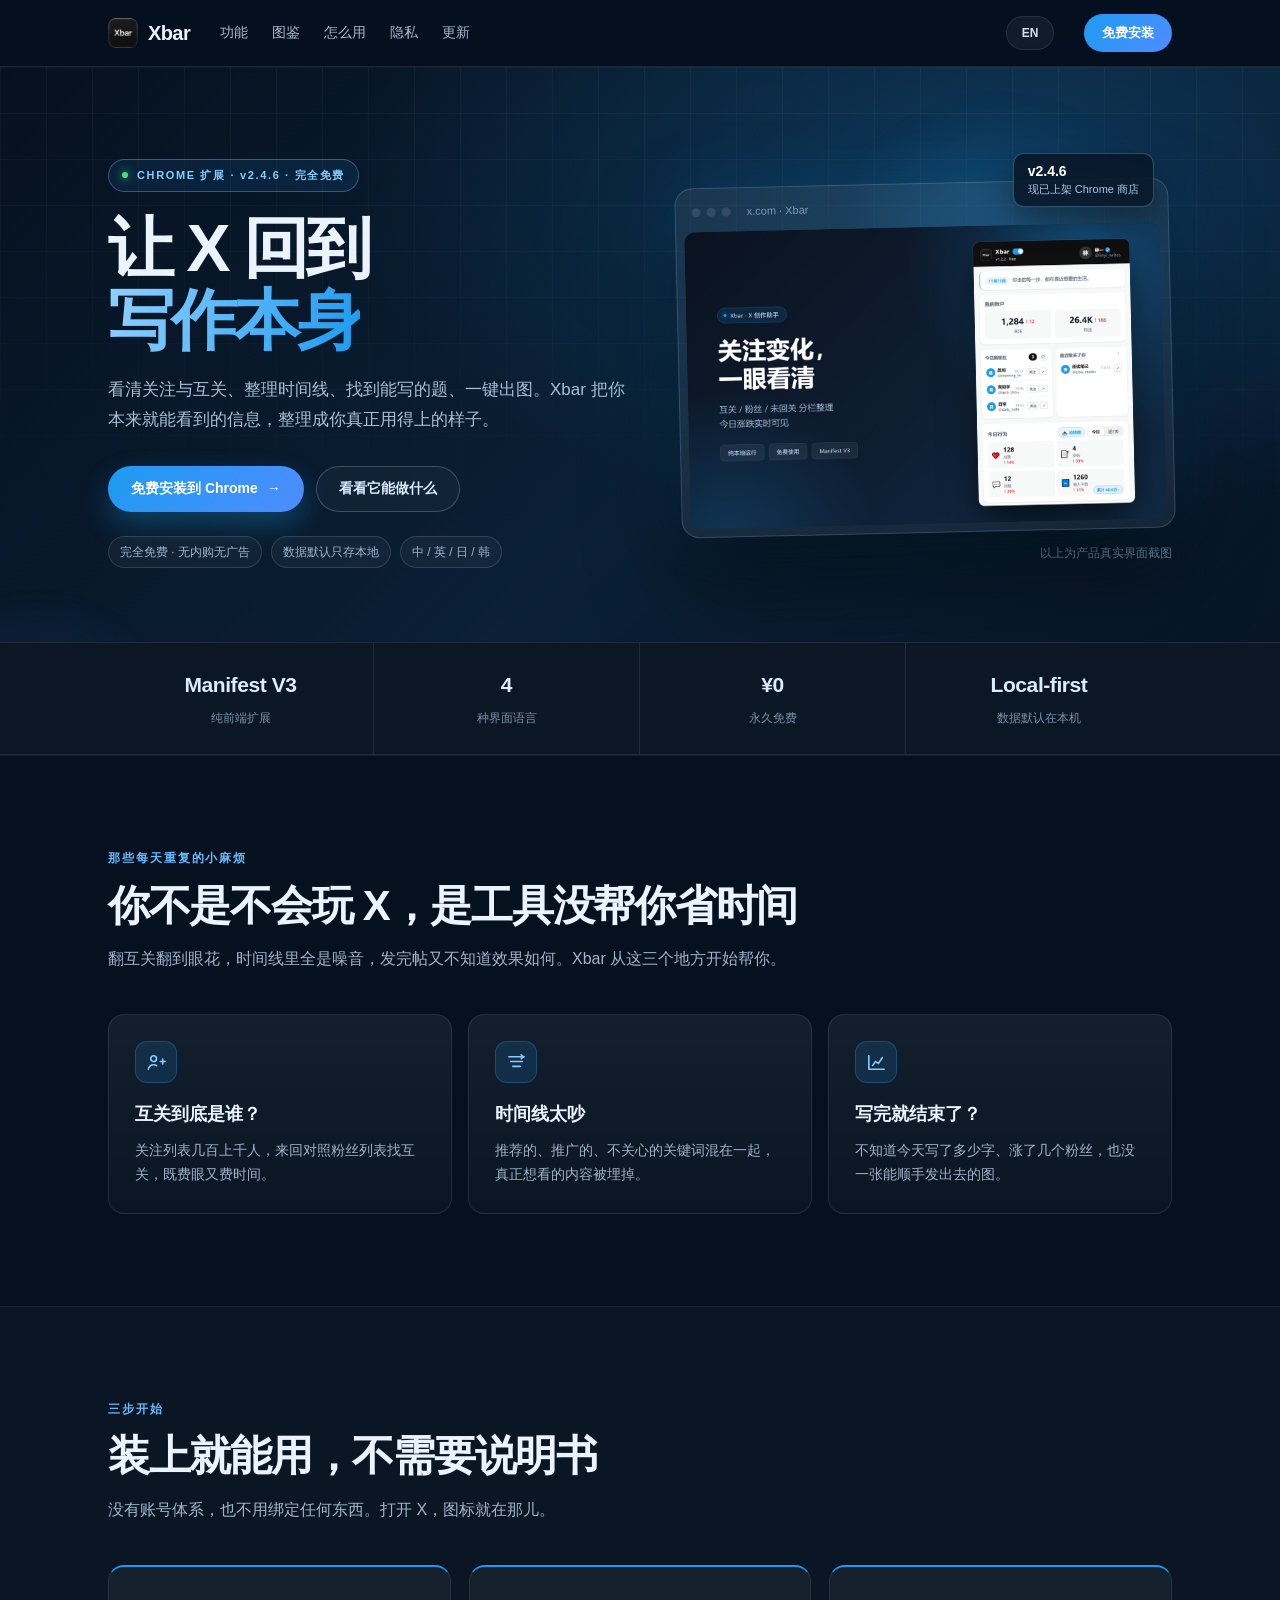
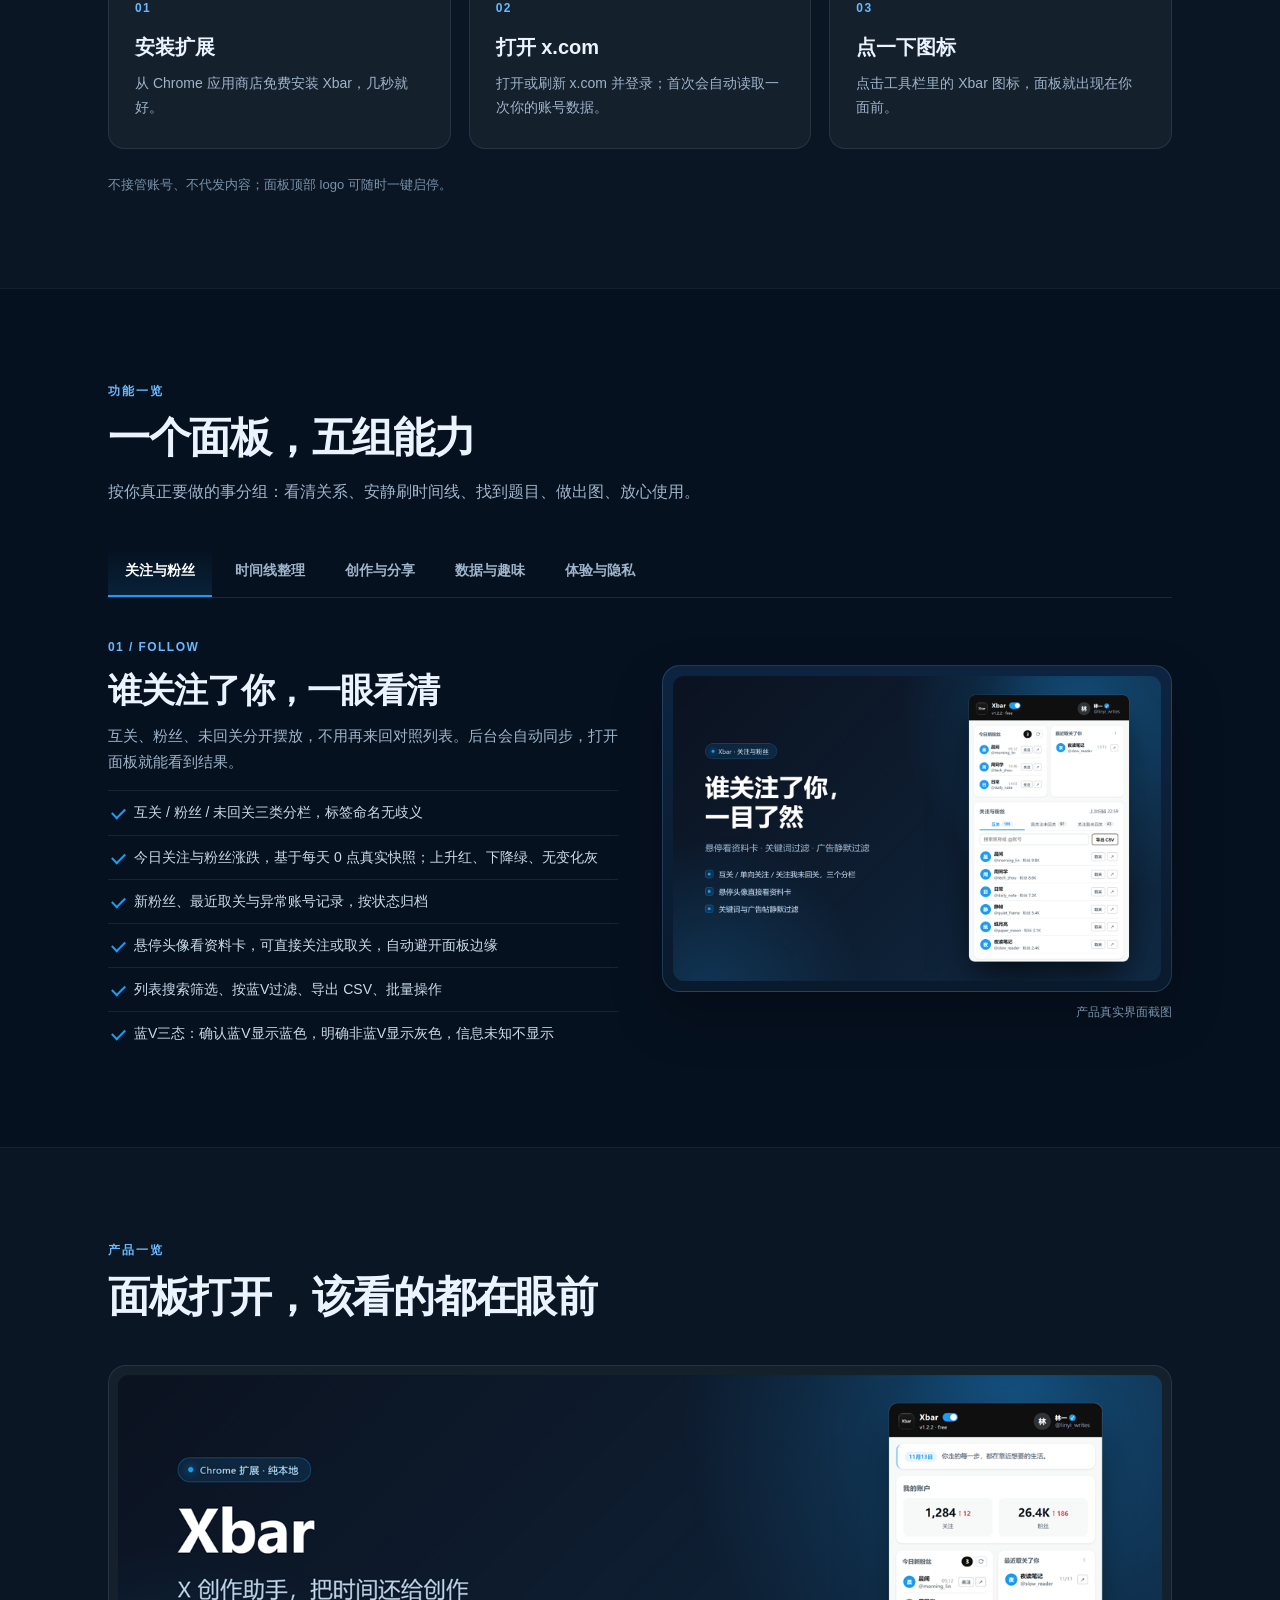
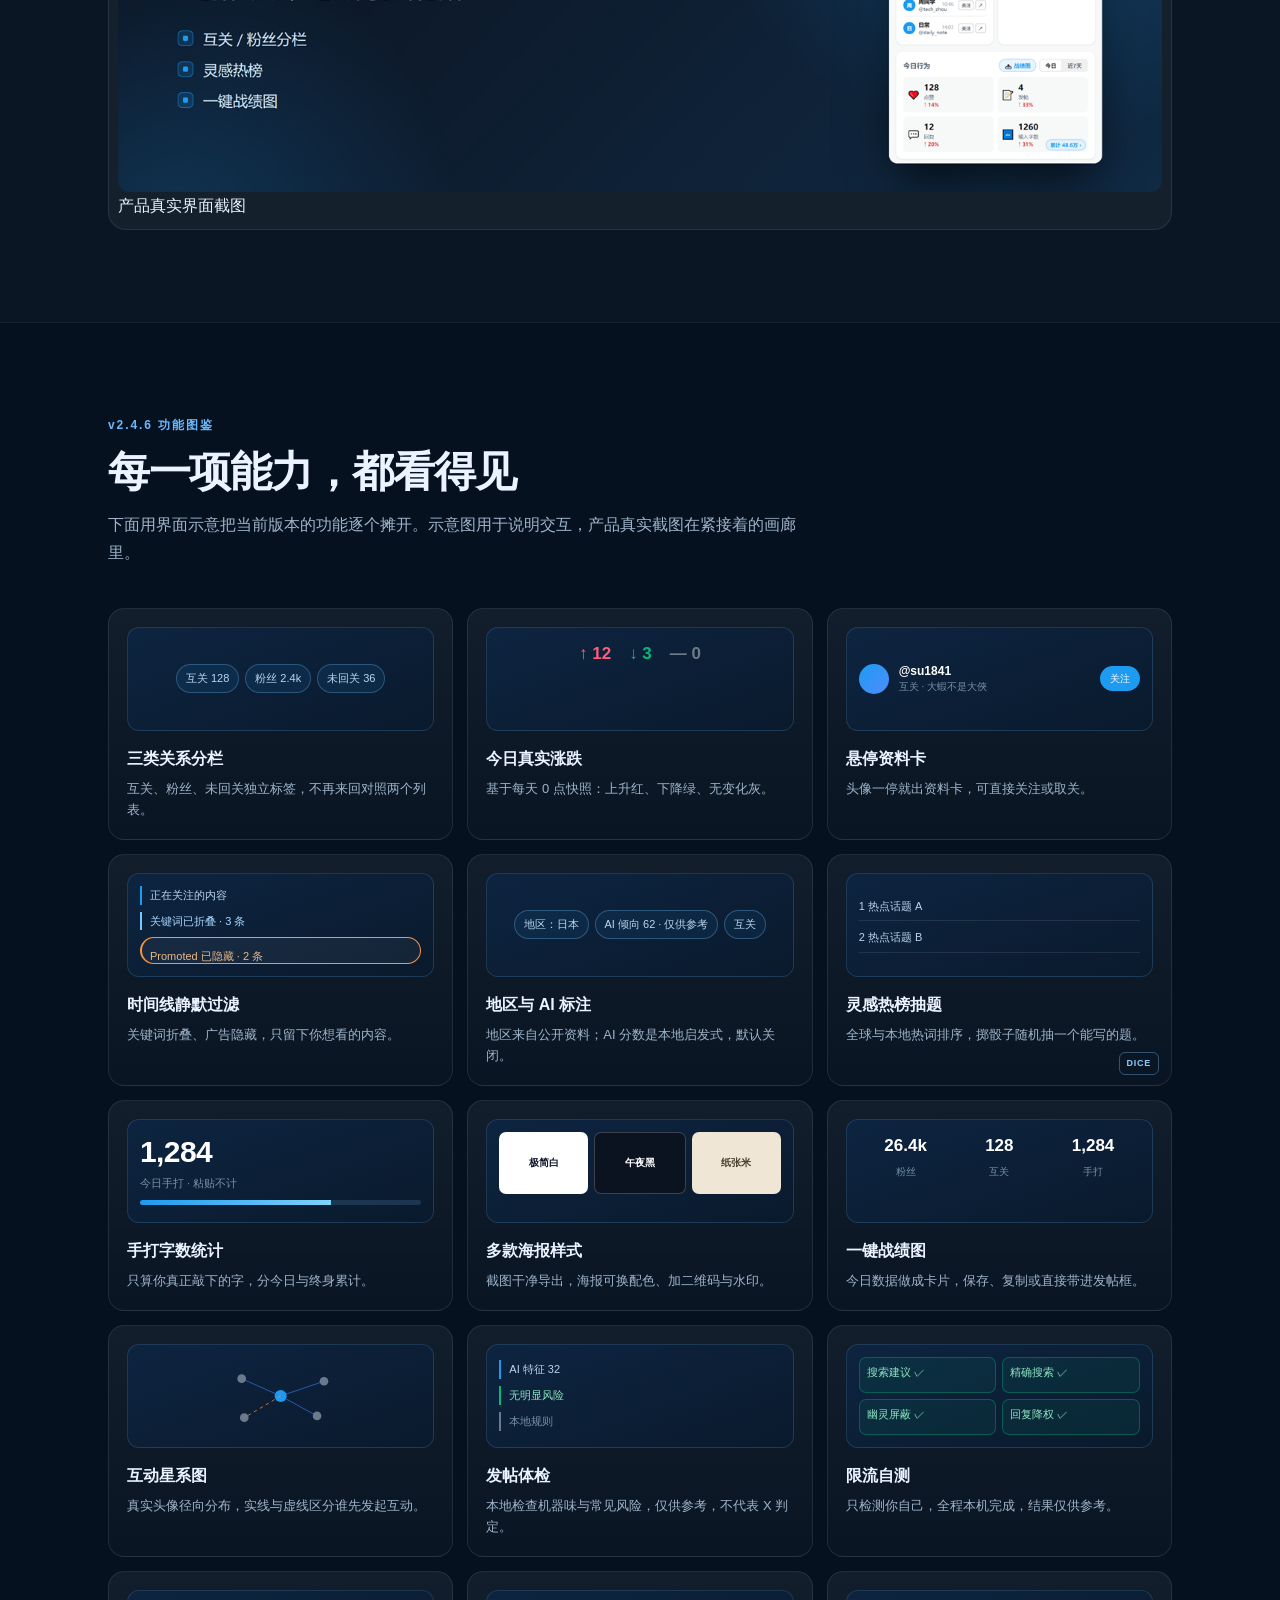
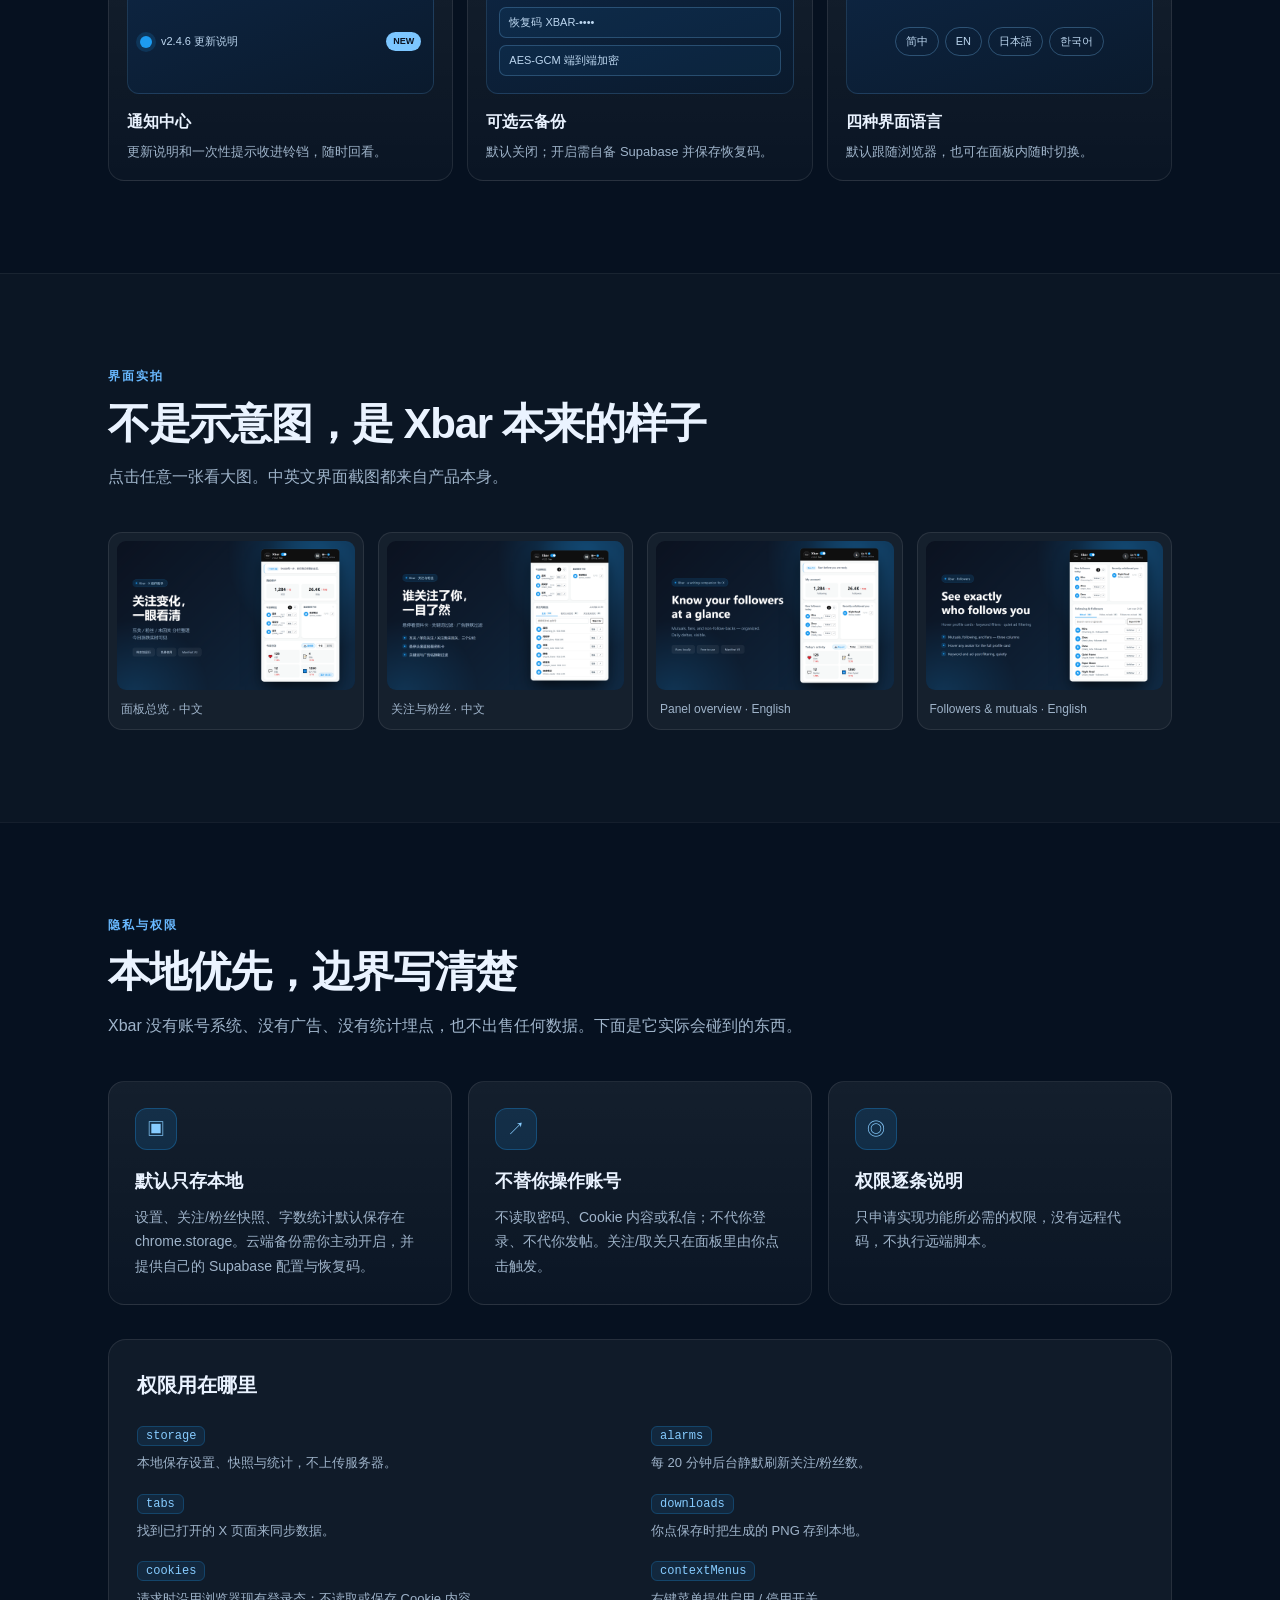
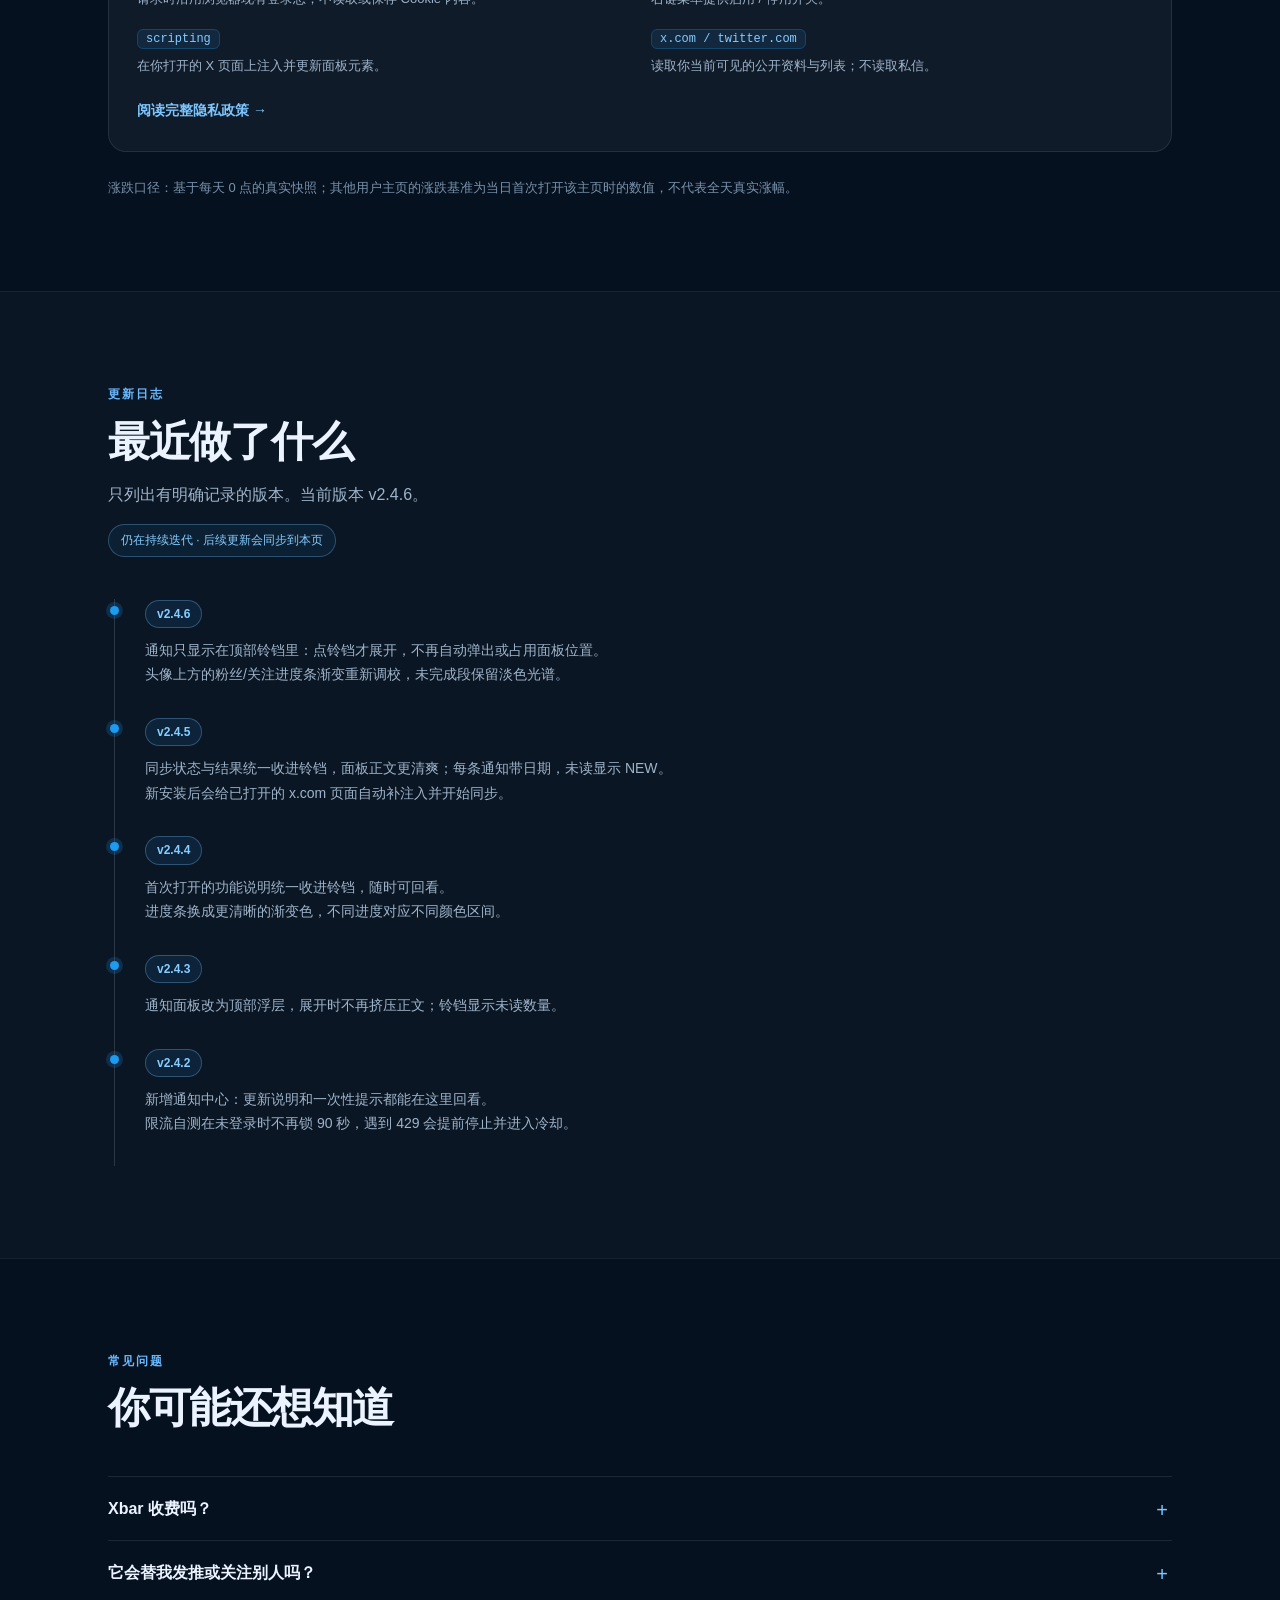
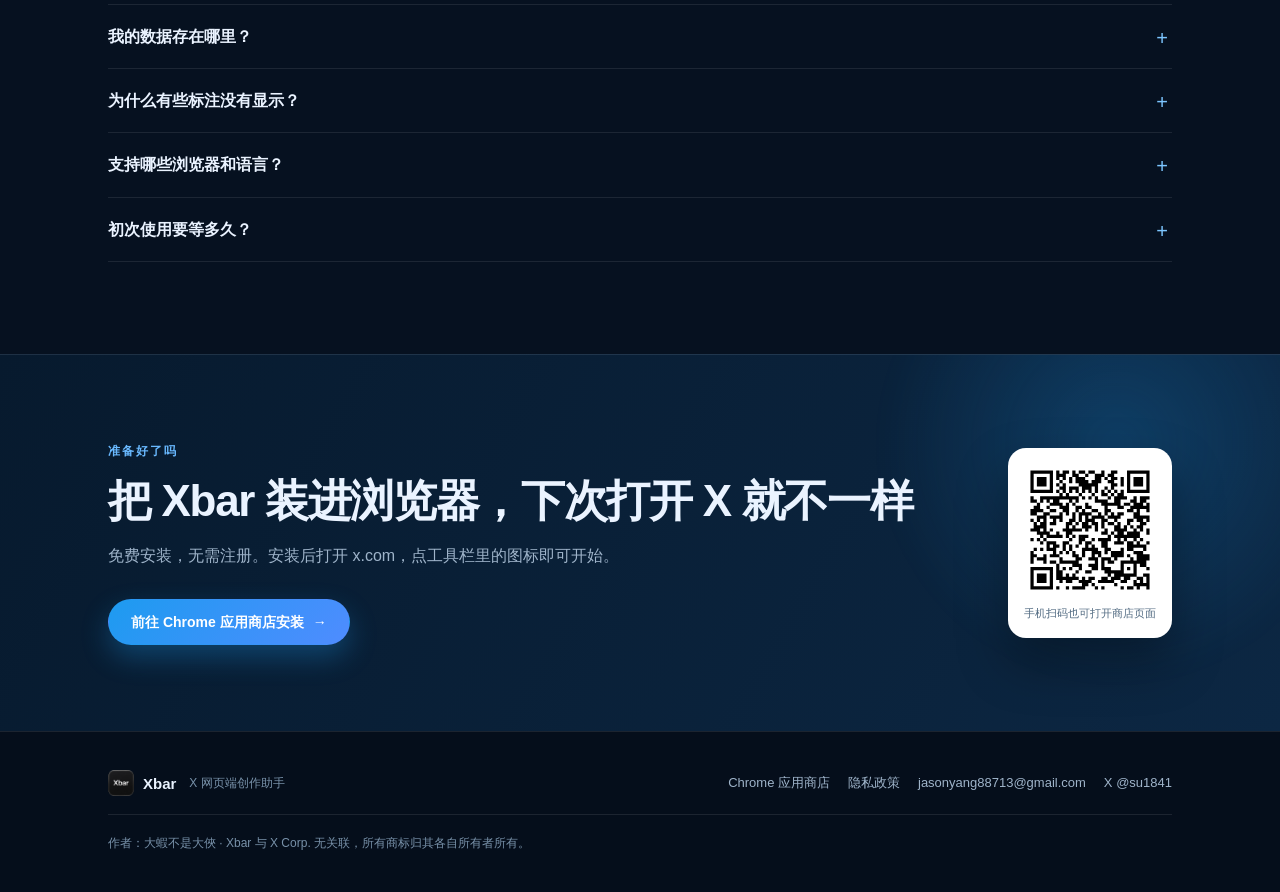
==== index.html @ 71de0b3f "Add files via upload" ====
<!doctype html>
<html lang="zh-CN">
<head>
<meta charset="utf-8">
<meta name="viewport" content="width=device-width,initial-scale=1">
<title>Xbar — X 创作助手 · 免费 Chrome 扩展</title>
<meta name="description" content="Xbar 是 X（Twitter）网页端创作助手：看清互关与粉丝、整理时间线、找灵感、一键出图。完全免费，数据默认只存本地。">
<meta name="robots" content="index,follow,max-image-preview:large">
<meta property="og:type" content="website">
<meta property="og:site_name" content="Xbar">
<meta property="og:title" content="Xbar — X 创作助手 · 免费 Chrome 扩展">
<meta property="og:description" content="看清互关与粉丝、整理时间线、找灵感、一键出图。完全免费，数据默认只存本地。">
<meta property="og:image" content="assets/promo-1400x560.png">
<meta name="theme-color" content="#061120">
<link rel="icon" href="assets/favicon.png">
<link rel="stylesheet" href="css/style.css">
<script src="js/i18n.js" defer></script>
</head>
<body>
<div class="progress" id="progress" aria-hidden="true"></div>

<header class="nav" id="nav">
  <div class="wrap nav-in">
    <a class="brand" href="#top" aria-label="Xbar 首页">
      <img src="assets/icon-128.png" alt="" width="30" height="30">
      <span>Xbar</span>
    </a>
    <nav class="links" aria-label="主导航">
      <a href="#features" data-i18n="nav.features">功能</a>
      <a href="#gallery" data-i18n="nav.gallery">图鉴</a>
      <a href="#how" data-i18n="nav.how">怎么用</a>
      <a href="#privacy" data-i18n="nav.privacy">隐私</a>
      <a href="#changelog" data-i18n="nav.changelog">更新</a>
    </nav>
    <div class="sp"></div>
    <button class="lang" id="langToggle" type="button" aria-label="Switch language">EN</button>
    <a class="btn small" href="https://chromewebstore.google.com/detail/fjhbelgmalhemlfjbkdpfnkgdfmhnbkb" target="_blank" rel="noopener noreferrer">
      <span data-i18n="nav.install">免费安装</span>
    </a>
  </div>
</header>

<main>
  <!-- HERO -->
  <section class="hero" id="top">
    <div class="glow glow-a"></div><div class="glow glow-b"></div>
    <div class="wrap hero-in">
      <div class="hero-copy reveal">
        <span class="kicker"><i></i><span data-i18n="hero.kicker">CHROME 扩展 · v2.4.6 · 完全免费</span></span>
        <h1><span data-i18n="hero.h1a">让 X 回到</span><br><em data-i18n="hero.h1b">写作本身</em></h1>
        <p class="lead" data-i18n="hero.lead">看清关注与互关、整理时间线、找到能写的题、一键出图。Xbar 把你本来就能看到的信息，整理成你真正用得上的样子。</p>
        <div class="cta">
          <a class="btn primary" href="https://chromewebstore.google.com/detail/fjhbelgmalhemlfjbkdpfnkgdfmhnbkb" target="_blank" rel="noopener noreferrer">
            <span data-i18n="hero.install">免费安装到 Chrome</span><span aria-hidden="true">→</span>
          </a>
          <a class="btn ghost" href="#features"><span data-i18n="hero.explore">看看它能做什么</span></a>
        </div>
        <div class="trust">
          <span data-i18n="hero.t1">完全免费 · 无内购无广告</span>
          <span data-i18n="hero.t2">数据默认只存本地</span>
          <span data-i18n="hero.t3">中 / 英 / 日 / 韩</span>
        </div>
      </div>
      <div class="hero-visual reveal">
        <div class="float-badge"><b>v2.4.6</b><span data-i18n="hero.badge">现已上架 Chrome 商店</span></div>
        <div class="shot-frame">
          <div class="shot-bar"><i></i><i></i><i></i><span>x.com · Xbar</span></div>
          <img src="assets/shot-1.png" data-en-src="assets/shot-1-en.png" alt="Xbar 面板真实截图" loading="eager">
        </div>
        <p class="shot-cap" data-i18n="hero.cap">以上为产品真实界面截图</p>
      </div>
    </div>
  </section>

  <!-- FACT STRIP -->
  <section class="strip">
    <div class="wrap strip-in">
      <div><b>Manifest V3</b><span data-i18n="strip.s1">纯前端扩展</span></div>
      <div><b>4</b><span data-i18n="strip.s2">种界面语言</span></div>
      <div><b>¥0</b><span data-i18n="strip.s3">永久免费</span></div>
      <div><b>Local-first</b><span data-i18n="strip.s4">数据默认在本机</span></div>
    </div>
  </section>

  <!-- PAIN -->
  <section class="section" id="pain">
    <div class="wrap">
      <div class="head reveal">
        <span class="eyebrow" data-i18n="pain.eyebrow">那些每天重复的小麻烦</span>
        <h2 data-i18n="pain.h2">你不是不会玩 X，是工具没帮你省时间</h2>
        <p data-i18n="pain.lead">翻互关翻到眼花，时间线里全是噪音，发完帖又不知道效果如何。Xbar 从这三个地方开始帮你。</p>
      </div>
      <div class="pain-grid">
        <article class="paper reveal">
          <div class="pico">
            <svg viewBox="0 0 24 24" fill="none" stroke="currentColor" stroke-width="1.7" stroke-linecap="round"><circle cx="9" cy="8" r="3"/><path d="M3.5 19c.6-3 2.7-4.7 5.5-4.7 1.2 0 2.3.3 3.2.9"/><path d="M16 11h5M18.5 8.5v5"/></svg>
          </div>
          <h3 data-i18n="pain.p1h">互关到底是谁？</h3>
          <p data-i18n="pain.p1d">关注列表几百上千人，来回对照粉丝列表找互关，既费眼又费时间。</p>
        </article>
        <article class="paper reveal">
          <div class="pico">
            <svg viewBox="0 0 24 24" fill="none" stroke="currentColor" stroke-width="1.7" stroke-linecap="round"><path d="M4 6h16M6 11h12M8 16h8"/><path d="M17 4l2 2-2 2"/></svg>
          </div>
          <h3 data-i18n="pain.p2h">时间线太吵</h3>
          <p data-i18n="pain.p2d">推荐的、推广的、不关心的关键词混在一起，真正想看的内容被埋掉。</p>
        </article>
        <article class="paper reveal">
          <div class="pico">
            <svg viewBox="0 0 24 24" fill="none" stroke="currentColor" stroke-width="1.7" stroke-linecap="round"><path d="M4 19V5M4 19h16"/><path d="M8 15l3-4 3 2 4-6"/></svg>
          </div>
          <h3 data-i18n="pain.p3h">写完就结束了？</h3>
          <p data-i18n="pain.p3d">不知道今天写了多少字、涨了几个粉丝，也没一张能顺手发出去的图。</p>
        </article>
      </div>
    </div>
  </section>

  <!-- HOW -->
  <section class="section alt" id="how">
    <div class="wrap">
      <div class="head reveal">
        <span class="eyebrow" data-i18n="how.eyebrow">三步开始</span>
        <h2 data-i18n="how.h2">装上就能用，不需要说明书</h2>
        <p data-i18n="how.lead">没有账号体系，也不用绑定任何东西。打开 X，图标就在那儿。</p>
      </div>
      <div class="steps">
        <article class="step reveal"><span class="num">01</span><h3 data-i18n="how.s1h">安装扩展</h3><p data-i18n="how.s1d">从 Chrome 应用商店免费安装 Xbar，几秒就好。</p></article>
        <article class="step reveal"><span class="num">02</span><h3 data-i18n="how.s2h">打开 x.com</h3><p data-i18n="how.s2d">打开或刷新 x.com 并登录；首次会自动读取一次你的账号数据。</p></article>
        <article class="step reveal"><span class="num">03</span><h3 data-i18n="how.s3h">点一下图标</h3><p data-i18n="how.s3d">点击工具栏里的 Xbar 图标，面板就出现在你面前。</p></article>
      </div>
      <p class="fineprint reveal" data-i18n="how.note">不接管账号、不代发内容；面板顶部 logo 可随时一键启停。</p>
    </div>
  </section>

  <!-- FEATURES -->
  <section class="section" id="features">
    <div class="wrap">
      <div class="head reveal">
        <span class="eyebrow" data-i18n="features.eyebrow">功能一览</span>
        <h2 data-i18n="features.h2">一个面板，五组能力</h2>
        <p data-i18n="features.lead">按你真正要做的事分组：看清关系、安静刷时间线、找到题目、做出图、放心使用。</p>
      </div>
      <div class="tabs reveal" role="tablist" aria-label="功能分组">
        <button class="tab active" role="tab" aria-selected="true" data-tab="0" type="button"><span data-i18n="tab.0">关注与粉丝</span></button>
        <button class="tab" role="tab" aria-selected="false" data-tab="1" type="button"><span data-i18n="tab.1">时间线整理</span></button>
        <button class="tab" role="tab" aria-selected="false" data-tab="2" type="button"><span data-i18n="tab.2">创作与分享</span></button>
        <button class="tab" role="tab" aria-selected="false" data-tab="3" type="button"><span data-i18n="tab.3">数据与趣味</span></button>
        <button class="tab" role="tab" aria-selected="false" data-tab="4" type="button"><span data-i18n="tab.4">体验与隐私</span></button>
      </div>

      <div class="panels">
        <!-- 0 -->
        <div class="panel active" role="tabpanel" data-panel="0">
          <div class="panel-copy">
            <span class="pnum">01 / FOLLOW</span>
            <h3 data-i18n="f0.h">谁关注了你，一眼看清</h3>
            <p data-i18n="f0.lead">互关、粉丝、未回关分开摆放，不用再来回对照列表。后台会自动同步，打开面板就能看到结果。</p>
            <ul class="flist">
              <li data-i18n="f0.1">互关 / 粉丝 / 未回关三类分栏，标签命名无歧义</li>
              <li data-i18n="f0.2">今日关注与粉丝涨跌，基于每天 0 点真实快照；上升红、下降绿、无变化灰</li>
              <li data-i18n="f0.3">新粉丝、最近取关与异常账号记录，按状态归档</li>
              <li data-i18n="f0.4">悬停头像看资料卡，可直接关注或取关，自动避开面板边缘</li>
              <li data-i18n="f0.5">列表搜索筛选、按蓝V过滤、导出 CSV、批量操作</li>
              <li data-i18n="f0.6">蓝V三态：确认蓝V显示蓝色，明确非蓝V显示灰色，信息未知不显示</li>
            </ul>
          </div>
          <div class="panel-visual">
            <div class="visual-card"><img src="assets/shot-2.png" data-en-src="assets/shot-2-en.png" alt="Xbar 关注与粉丝面板真实截图" loading="lazy"></div>
            <p class="visual-cap" data-i18n="cap.real">产品真实界面截图</p>
          </div>
        </div>
        <!-- 1 -->
        <div class="panel" role="tabpanel" data-panel="1" hidden>
          <div class="panel-copy">
            <span class="pnum">02 / FOCUS</span>
            <h3 data-i18n="f1.h">把时间线安静下来</h3>
            <p data-i18n="f1.lead">只留下你想看的内容。过滤规则在你自己的浏览器里执行，不改变 X 本身的数据。</p>
            <ul class="flist">
              <li data-i18n="f1.1">关键词静默过滤，支持通配符，不关心的主题自动折叠</li>
              <li data-i18n="f1.2">X 官方标注的 Promoted 推广帖静默隐藏，不误杀普通内容</li>
              <li data-i18n="f1.3">打开 X 自动切到 Following，跳过「为你推荐」</li>
              <li data-i18n="f1.4">作者地区标注，来自 X「关于此账号」的公开资料</li>
              <li data-i18n="f1.5">AI 倾向评分 1–100：本地启发式判断，仅供参考，默认关闭</li>
            </ul>
          </div>
          <div class="panel-visual">
            <div class="visual-card mock-timeline" aria-label="时间线过滤效果示意图">
              <div class="mtop"><span class="dot blue"></span><b data-i18n="mock.following">Following</b><span class="muted" data-i18n="mock.clean">已清理</span></div>
              <div class="tweet"><span class="av"></span><div><b class="ln w60"></b><i class="ln w90"></i><i class="ln w75"></i><span class="tag" data-i18n="mock.region">地区：日本</span><span class="tag amber" data-i18n="mock.ai">AI 倾向 62 · 仅供参考</span></div></div>
              <div class="tweet"><span class="av"></span><div><b class="ln w45"></b><i class="ln w85"></i><i class="ln w55"></i></div></div>
              <div class="folded" data-i18n="mock.folded">3 条含「关键词」的帖子已折叠 · 2 条 Promoted 已隐藏</div>
            </div>
            <p class="visual-cap" data-i18n="cap.demo">效果示意图（非真实截图）</p>
          </div>
        </div>
        <!-- 2 -->
        <div class="panel" role="tabpanel" data-panel="2" hidden>
          <div class="panel-copy">
            <span class="pnum">03 / CREATE</span>
            <h3 data-i18n="f2.h">从题目到图片，顺手完成</h3>
            <p data-i18n="f2.lead">没灵感时给你题目，写完给你数据，想分享时给你一张干净好看的图。</p>
            <ul class="flist">
              <li data-i18n="f2.1">灵感热榜：全球与本地热词，中英双语，掷骰子随机抽一个能写的题</li>
              <li data-i18n="f2.2">手打字数统计：粘贴、拖拽、语音输入都不计入，可分今日与终身累计</li>
              <li data-i18n="f2.3">干净截图：去除界面元素导出 PNG，可选帖子二维码，翻译帖可输出双语排版</li>
              <li data-i18n="f2.4">海报：极简白 / 午夜黑 / 纸张米 / 原图多款样式，可选二维码与水印</li>
              <li data-i18n="f2.5">战绩图与累计图：一键生成数据卡，保存、复制或直接带去发帖框</li>
            </ul>
          </div>
          <div class="panel-visual">
            <div class="visual-card"><img src="assets/shot-1.png" data-en-src="assets/shot-1-en.png" alt="Xbar 创作与数据面板真实截图" loading="lazy"></div>
            <p class="visual-cap" data-i18n="cap.real">产品真实界面截图</p>
          </div>
        </div>
        <!-- 3 -->
        <div class="panel" role="tabpanel" data-panel="3" hidden>
          <div class="panel-copy">
            <span class="pnum">04 / INSIGHT</span>
            <h3 data-i18n="f3.h">数据之外，还有点好玩的</h3>
            <p data-i18n="f3.lead">把互动关系画成星系，把今日状态变成称号。娱乐归娱乐，口径都写清楚。</p>
            <ul class="flist">
              <li data-i18n="f3.1">互动星系图：真实头像径向分布，实线朝外＝我发起，橙色虚线朝内＝对方发起</li>
              <li data-i18n="f3.2">今日称号每天 0 点重置，只评价当天数据</li>
              <li data-i18n="f3.3">发帖体检：AI 特征分与常见风险提示，纯本地规则，不代表 X 的判定</li>
              <li data-i18n="f3.4">限流自测：只检测你自己，全程在本机完成，结果仅供参考</li>
              <li data-i18n="f3.5">账号估值与隐藏彩蛋：娱乐性展示，不构成交易建议或价格保证</li>
              <li data-i18n="f3.6">通知中心：更新说明和一次性提示可随时回看</li>
            </ul>
          </div>
          <div class="panel-visual">
            <div class="visual-card galaxy" aria-label="互动星系示意图">
              <svg viewBox="0 0 420 300" role="img">
                <defs><radialGradient id="gg"><stop offset="0" stop-color="#1d9bf0" stop-opacity=".45"/><stop offset="1" stop-color="#1d9bf0" stop-opacity="0"/></radialGradient></defs>
                <circle cx="210" cy="150" r="118" fill="url(#gg)"/>
                <g fill="none" stroke="#3b82f6" stroke-opacity=".55"><path d="M210 150L110 88"/><path d="M210 150L300 96"/><path d="M210 150L312 196"/></g>
                <g fill="none" stroke="#fb923c" stroke-opacity=".8" stroke-dasharray="5 5"><path d="M210 150L128 208"/><path d="M210 150L236 250"/></g>
                <circle cx="210" cy="150" r="26" fill="#1d9bf0"/><circle cx="210" cy="150" r="34" fill="none" stroke="#7dd3fc" stroke-opacity=".6"/>
                <g fill="#6b7a88"><circle cx="110" cy="88" r="13"/><circle cx="300" cy="96" r="11"/><circle cx="312" cy="196" r="12"/><circle cx="128" cy="208" r="14"/><circle cx="236" cy="250" r="10"/></g>
                <circle cx="300" cy="96" r="11" fill="none" stroke="#1d9bf0" stroke-width="3"/>
              </svg>
              <div class="glegend"><span><i class="solid"></i><span data-i18n="gal.a">我发起</span></span><span><i class="dash"></i><span data-i18n="gal.b">对方发起</span></span><span><i class="blue"></i><span data-i18n="gal.c">蓝V</span></span></div>
            </div>
            <p class="visual-cap" data-i18n="cap.demo">效果示意图（非真实截图）</p>
          </div>
        </div>
        <!-- 4 -->
        <div class="panel" role="tabpanel" data-panel="4" hidden>
          <div class="panel-copy">
            <span class="pnum">05 / PRIVACY</span>
            <h3 data-i18n="f4.h">快，而且不越界</h3>
            <p data-i18n="f4.lead">面板打开就显示上次数据，真实数值随后静默补齐。取数有闸门，尽量不打扰平台。</p>
            <ul class="flist">
              <li data-i18n="f4.1">缓存优先秒显，后台静默刷新；多路径并行取数＋请求闸门控制频率</li>
              <li data-i18n="f4.2">数据默认全部保存在浏览器本地（chrome.storage）</li>
              <li data-i18n="f4.3">不读取密码、Cookie 内容或私信；不登录、不代发内容</li>
              <li data-i18n="f4.4">云端备份默认关闭，只有主动开启并保存恢复码才会启用，可随时关闭并删除</li>
              <li data-i18n="f4.5">面板顶部 logo 一键启停，支持简体中文 / English / 日本語 / 한국어</li>
            </ul>
          </div>
          <div class="panel-visual">
            <div class="visual-card shield" aria-label="本地优先示意">
              <svg viewBox="0 0 240 180" role="img">
                <path d="M120 16L190 42v52c0 42-29 66-70 78-41-12-70-36-70-78V42z" fill="#0e2a46" stroke="#1d9bf0" stroke-width="2"/>
                <rect x="98" y="82" width="44" height="38" rx="8" fill="none" stroke="#7dd3fc" stroke-width="3"/>
                <path d="M108 82V70a12 12 0 0124 0v12" fill="none" stroke="#7dd3fc" stroke-width="3"/>
                <circle cx="120" cy="100" r="4" fill="#7dd3fc"/>
              </svg>
              <div class="shield-lines"><span data-i18n="shield.1">本地存储</span><span data-i18n="shield.2">不代发</span><span data-i18n="shield.3">云备份可选</span></div>
            </div>
            <p class="visual-cap" data-i18n="cap.demo">效果示意图（非真实截图）</p>
          </div>
        </div>
      </div>
    </div>
  </section>

  <!-- SHOWCASE -->
  <section class="section alt showcase">
    <div class="wrap">
      <div class="head reveal">
        <span class="eyebrow" data-i18n="show.eyebrow">产品一览</span>
        <h2 data-i18n="show.h2">面板打开，该看的都在眼前</h2>
      </div>
      <figure class="promo reveal">
        <img src="assets/promo-1400x560.png" data-en-src="assets/promo-1400x560-en.png" alt="Xbar 功能宣传图" loading="lazy">
        <figcaption data-i18n="cap.real">产品真实界面截图</figcaption>
      </figure>
    </div>
  </section>

  <!-- FEATURE GALLERY -->
  <section class="section" id="gallery">
    <div class="wrap">
      <div class="head reveal">
        <span class="eyebrow" data-i18n="gallery.eyebrow">v2.4.6 功能图鉴</span>
        <h2 data-i18n="gallery.h2">每一项能力，都看得见</h2>
        <p data-i18n="gallery.lead">下面用界面示意把当前版本的功能逐个摊开。示意图用于说明交互，产品真实截图在紧接着的画廊里。</p>
      </div>
      <div class="fg-grid">
        <article class="fg reveal"><div class="mini mini-tabs"><span data-i18n="g0.a">互关 128</span><span data-i18n="g0.b">粉丝 2.4k</span><span data-i18n="g0.c">未回关 36</span></div><h3 data-i18n="g0.h">三类关系分栏</h3><p data-i18n="g0.d">互关、粉丝、未回关独立标签，不再来回对照两个列表。</p></article>
        <article class="fg reveal"><div class="mini mini-delta"><span class="up">↑ 12</span><span class="down">↓ 3</span><span class="flat">— 0</span></div><h3 data-i18n="g1.h">今日真实涨跌</h3><p data-i18n="g1.d">基于每天 0 点快照：上升红、下降绿、无变化灰。</p></article>
        <article class="fg reveal"><div class="mini mini-profile"><i></i><div><b>@su1841</b><span data-i18n="g2.a">互关 · 大蝦不是大俠</span></div><em data-i18n="g2.b">关注</em></div><h3 data-i18n="g2.h">悬停资料卡</h3><p data-i18n="g2.d">头像一停就出资料卡，可直接关注或取关。</p></article>
        <article class="fg reveal"><div class="mini mini-fold"><span data-i18n="g3.a">正在关注的内容</span><span class="fold" data-i18n="g3.b">关键词已折叠 · 3 条</span><span class="promo" data-i18n="g3.c">Promoted 已隐藏 · 2 条</span></div><h3 data-i18n="g3.h">时间线静默过滤</h3><p data-i18n="g3.d">关键词折叠、广告隐藏，只留下你想看的内容。</p></article>
        <article class="fg reveal"><div class="mini mini-tags"><span data-i18n="g4.a">地区：日本</span><span data-i18n="g4.b">AI 倾向 62 · 仅供参考</span><span data-i18n="g4.c">互关</span></div><h3 data-i18n="g4.h">地区与 AI 标注</h3><p data-i18n="g4.d">地区来自公开资料；AI 分数是本地启发式，默认关闭。</p></article>
        <article class="fg reveal"><div class="mini mini-trend"><span data-i18n="g5.a">1 热点话题 A</span><span data-i18n="g5.b">2 热点话题 B</span><em data-i18n="g5.c">DICE</em></div><h3 data-i18n="g5.h">灵感热榜抽题</h3><p data-i18n="g5.d">全球与本地热词排序，掷骰子随机抽一个能写的题。</p></article>
        <article class="fg reveal"><div class="mini mini-count"><b>1,284</b><span data-i18n="g6.a">今日手打 · 粘贴不计</span><i></i></div><h3 data-i18n="g6.h">手打字数统计</h3><p data-i18n="g6.d">只算你真正敲下的字，分今日与终身累计。</p></article>
        <article class="fg reveal"><div class="mini mini-poster"><div class="p1" data-i18n="g7.a">极简白</div><div class="p2" data-i18n="g7.b">午夜黑</div><div class="p3" data-i18n="g7.c">纸张米</div></div><h3 data-i18n="g7.h">多款海报样式</h3><p data-i18n="g7.d">截图干净导出，海报可换配色、加二维码与水印。</p></article>
        <article class="fg reveal"><div class="mini mini-stat"><div><b>26.4k</b><span data-i18n="g8.a">粉丝</span></div><div><b>128</b><span data-i18n="g8.b">互关</span></div><div><b>1,284</b><span data-i18n="g8.c">手打</span></div></div><h3 data-i18n="g8.h">一键战绩图</h3><p data-i18n="g8.d">今日数据做成卡片，保存、复制或直接带进发帖框。</p></article>
        <article class="fg reveal"><div class="mini mini-galaxy"><svg viewBox="0 0 200 90" role="img"><circle cx="100" cy="45" r="7" fill="#1d9bf0"/><g fill="#6b7a88"><circle cx="55" cy="25" r="5"/><circle cx="150" cy="28" r="5"/><circle cx="142" cy="68" r="5"/><circle cx="58" cy="70" r="5"/></g><g stroke="#3b82f6" fill="none" stroke-opacity=".7"><path d="M100 45L55 25M100 45L150 28M100 45L142 68"/></g><path d="M100 45L58 70" stroke="#fb923c" stroke-opacity=".85" stroke-dasharray="4 4" fill="none"/></svg></div><h3 data-i18n="g9.h">互动星系图</h3><p data-i18n="g9.d">真实头像径向分布，实线与虚线区分谁先发起互动。</p></article>
        <article class="fg reveal"><div class="mini mini-check"><span data-i18n="g10.a">AI 特征 32</span><span data-i18n="g10.b">无明显风险</span><span data-i18n="g10.c">本地规则</span></div><h3 data-i18n="g10.h">发帖体检</h3><p data-i18n="g10.d">本地检查机器味与常见风险，仅供参考，不代表 X 判定。</p></article>
        <article class="fg reveal"><div class="mini mini-test"><span data-i18n="g11.a">搜索建议 ✓</span><span data-i18n="g11.b">精确搜索 ✓</span><span data-i18n="g11.c">幽灵屏蔽 ✓</span><span data-i18n="g11.d">回复降权 ✓</span></div><h3 data-i18n="g11.h">限流自测</h3><p data-i18n="g11.d2">只检测你自己，全程本机完成，结果仅供参考。</p></article>
        <article class="fg reveal"><div class="mini mini-bell"><i></i><span data-i18n="g12.a">v2.4.6 更新说明</span><b>NEW</b></div><h3 data-i18n="g12.h">通知中心</h3><p data-i18n="g12.d">更新说明和一次性提示收进铃铛，随时回看。</p></article>
        <article class="fg reveal"><div class="mini mini-cloud"><span data-i18n="g13.a">恢复码 XBAR-••••</span><span data-i18n="g13.b">AES-GCM 端到端加密</span></div><h3 data-i18n="g13.h">可选云备份</h3><p data-i18n="g13.d">默认关闭；开启需自备 Supabase 并保存恢复码。</p></article>
        <article class="fg reveal"><div class="mini mini-lang"><span>简中</span><span>EN</span><span>日本語</span><span>한국어</span></div><h3 data-i18n="g14.h">四种界面语言</h3><p data-i18n="g14.d">默认跟随浏览器，也可在面板内随时切换。</p></article>
      </div>
    </div>
  </section>

  <!-- REAL SHOTS -->
  <section class="section alt" id="realshots">
    <div class="wrap">
      <div class="head reveal">
        <span class="eyebrow" data-i18n="shots.eyebrow">界面实拍</span>
        <h2 data-i18n="shots.h2">不是示意图，是 Xbar 本来的样子</h2>
        <p data-i18n="shots.lead">点击任意一张看大图。中英文界面截图都来自产品本身。</p>
      </div>
      <div class="shot-gallery reveal">
        <button class="thumb" type="button" data-full="assets/shot-1.png"><img src="assets/shot-1.png" alt="Xbar 面板中文截图" loading="lazy"><span data-i18n="shot.zh1">面板总览 · 中文</span></button>
        <button class="thumb" type="button" data-full="assets/shot-2.png"><img src="assets/shot-2.png" alt="Xbar 关注与粉丝中文截图" loading="lazy"><span data-i18n="shot.zh2">关注与粉丝 · 中文</span></button>
        <button class="thumb" type="button" data-full="assets/shot-1-en.png"><img src="assets/shot-1-en.png" alt="Xbar panel screenshot in English" loading="lazy"><span data-i18n="shot.en1">Panel overview · English</span></button>
        <button class="thumb" type="button" data-full="assets/shot-2-en.png"><img src="assets/shot-2-en.png" alt="Xbar followers screenshot in English" loading="lazy"><span data-i18n="shot.en2">Followers & mutuals · English</span></button>
      </div>
    </div>
  </section>

  <!-- PRIVACY -->
  <section class="section" id="privacy">
    <div class="wrap">
      <div class="head reveal">
        <span class="eyebrow" data-i18n="priv.eyebrow">隐私与权限</span>
        <h2 data-i18n="priv.h2">本地优先，边界写清楚</h2>
        <p data-i18n="priv.lead">Xbar 没有账号系统、没有广告、没有统计埋点，也不出售任何数据。下面是它实际会碰到的东西。</p>
      </div>
      <div class="priv-grid">
        <article class="paper reveal"><div class="pico">▣</div><h3 data-i18n="priv.c1h">默认只存本地</h3><p data-i18n="priv.c1d">设置、关注/粉丝快照、字数统计默认保存在 chrome.storage。云端备份需你主动开启，并提供自己的 Supabase 配置与恢复码。</p></article>
        <article class="paper reveal"><div class="pico">↗</div><h3 data-i18n="priv.c2h">不替你操作账号</h3><p data-i18n="priv.c2d">不读取密码、Cookie 内容或私信；不代你登录、不代你发帖。关注/取关只在面板里由你点击触发。</p></article>
        <article class="paper reveal"><div class="pico">◎</div><h3 data-i18n="priv.c3h">权限逐条说明</h3><p data-i18n="priv.c3d">只申请实现功能所必需的权限，没有远程代码，不执行远端脚本。</p></article>
      </div>
      <div class="perm reveal">
        <h3 data-i18n="perm.h">权限用在哪里</h3>
        <div class="perm-grid">
          <div><code>storage</code><p data-i18n="perm.1">本地保存设置、快照与统计，不上传服务器。</p></div>
          <div><code>alarms</code><p data-i18n="perm.2">每 20 分钟后台静默刷新关注/粉丝数。</p></div>
          <div><code>tabs</code><p data-i18n="perm.3">找到已打开的 X 页面来同步数据。</p></div>
          <div><code>downloads</code><p data-i18n="perm.4">你点保存时把生成的 PNG 存到本地。</p></div>
          <div><code>cookies</code><p data-i18n="perm.5">请求时沿用浏览器现有登录态；不读取或保存 Cookie 内容。</p></div>
          <div><code>contextMenus</code><p data-i18n="perm.6">右键菜单提供启用 / 停用开关。</p></div>
          <div><code>scripting</code><p data-i18n="perm.7">在你打开的 X 页面上注入并更新面板元素。</p></div>
          <div><code>x.com / twitter.com</code><p data-i18n="perm.8">读取你当前可见的公开资料与列表；不读取私信。</p></div>
        </div>
        <a class="textlink" href="https://daxia91.github.io/Xbar/" target="_blank" rel="noopener noreferrer"><span data-i18n="priv.more">阅读完整隐私政策</span> →</a>
      </div>
      <p class="fineprint reveal" data-i18n="priv.delta">涨跌口径：基于每天 0 点的真实快照；其他用户主页的涨跌基准为当日首次打开该主页时的数值，不代表全天真实涨幅。</p>
    </div>
  </section>

  <!-- CHANGELOG -->
  <section class="section alt" id="changelog">
    <div class="wrap">
      <div class="head reveal">
        <span class="eyebrow" data-i18n="log.eyebrow">更新日志</span>
        <h2 data-i18n="log.h2">最近做了什么</h2>
        <p data-i18n="log.lead">只列出有明确记录的版本。当前版本 v2.4.6。</p>
        <p class="live-pill"><span data-i18n="log.live">仍在持续迭代 · 后续更新会同步到本页</span></p>
      </div>
      <div class="timeline">
        <article class="log reveal"><span class="ver">v2.4.6</span><div><p data-i18n="log.6a">通知只显示在顶部铃铛里：点铃铛才展开，不再自动弹出或占用面板位置。</p><p data-i18n="log.6b">头像上方的粉丝/关注进度条渐变重新调校，未完成段保留淡色光谱。</p></div></article>
        <article class="log reveal"><span class="ver">v2.4.5</span><div><p data-i18n="log.5a">同步状态与结果统一收进铃铛，面板正文更清爽；每条通知带日期，未读显示 NEW。</p><p data-i18n="log.5b">新安装后会给已打开的 x.com 页面自动补注入并开始同步。</p></div></article>
        <article class="log reveal"><span class="ver">v2.4.4</span><div><p data-i18n="log.4a">首次打开的功能说明统一收进铃铛，随时可回看。</p><p data-i18n="log.4b">进度条换成更清晰的渐变色，不同进度对应不同颜色区间。</p></div></article>
        <article class="log reveal"><span class="ver">v2.4.3</span><div><p data-i18n="log.3a">通知面板改为顶部浮层，展开时不再挤压正文；铃铛显示未读数量。</p></div></article>
        <article class="log reveal"><span class="ver">v2.4.2</span><div><p data-i18n="log.2a">新增通知中心：更新说明和一次性提示都能在这里回看。</p><p data-i18n="log.2b">限流自测在未登录时不再锁 90 秒，遇到 429 会提前停止并进入冷却。</p></div></article>
      </div>
    </div>
  </section>

  <!-- FAQ -->
  <section class="section" id="faq">
    <div class="wrap faq-wrap">
      <div class="head reveal">
        <span class="eyebrow" data-i18n="faq.eyebrow">常见问题</span>
        <h2 data-i18n="faq.h2">你可能还想知道</h2>
      </div>
      <div class="faq reveal">
        <details><summary data-i18n="faq.q1">Xbar 收费吗？</summary><p data-i18n="faq.a1">完全免费，无内购、无广告，也没有付费墙。</p></details>
        <details><summary data-i18n="faq.q2">它会替我发推或关注别人吗？</summary><p data-i18n="faq.a2">不会。Xbar 不接管账号、不代发内容；关注或取关都需要你自己在面板里点击。</p></details>
        <details><summary data-i18n="faq.q3">我的数据存在哪里？</summary><p data-i18n="faq.a3">默认只存在浏览器本地。云备份默认关闭，只有你主动开启并保存恢复码才会启用，随时可以关闭并删除。</p></details>
        <details><summary data-i18n="faq.q4">为什么有些标注没有显示？</summary><p data-i18n="faq.a4">蓝V采用三态：确认是蓝V显示蓝色，明确不是显示灰色，信息不足时不显示。AI 倾向评分是本地启发式判断，仅供参考且默认关闭。</p></details>
        <details><summary data-i18n="faq.q5">支持哪些浏览器和语言？</summary><p data-i18n="faq.a5">支持 Chrome 及 Chromium 内核浏览器，Manifest V3。界面支持简体中文、English、日本語、한국어，默认跟随浏览器语言。</p></details>
        <details><summary data-i18n="faq.q6">初次使用要等多久？</summary><p data-i18n="faq.a6">首次大约需要几秒读取账号；面板会先显示上次数据，真实数值随后静默补齐。若一直没反应，请先打开 x.com 再试。</p></details>
      </div>
    </div>
  </section>

  <!-- FINAL CTA -->
  <section class="final" id="install">
    <div class="glow glow-c"></div>
    <div class="wrap final-in reveal">
      <div>
        <span class="eyebrow" data-i18n="end.eyebrow">准备好了吗</span>
        <h2 data-i18n="end.h2">把 Xbar 装进浏览器，<br>下次打开 X 就不一样</h2>
        <p data-i18n="end.lead">免费安装，无需注册。安装后打开 x.com，点工具栏里的图标即可开始。</p>
        <div class="cta">
          <a class="btn primary" href="https://chromewebstore.google.com/detail/fjhbelgmalhemlfjbkdpfnkgdfmhnbkb" target="_blank" rel="noopener noreferrer"><span data-i18n="end.install">前往 Chrome 应用商店安装</span><span aria-hidden="true">→</span></a>
        </div>
      </div>
      <div class="qrbox">
        <img src="assets/store-qr.svg" alt="Chrome 商店页面二维码" width="132" height="132">
        <span data-i18n="end.qr">手机扫码也可打开商店页面</span>
      </div>
    </div>
  </section>
</main>

<div class="lightbox" id="lightbox" hidden role="dialog" aria-modal="true" aria-label="Screenshot preview">
  <button class="lb-close" id="lbClose" type="button" aria-label="Close preview">×</button>
  <img id="lbImg" src="" alt="">
  <p id="lbCap"></p>
</div>

<footer class="foot">
  <div class="wrap foot-in">
    <div class="fbrand"><img src="assets/icon-128.png" alt="" width="26" height="26"><b>Xbar</b><span data-i18n="foot.tag">X 网页端创作助手</span></div>
    <div class="flinks">
      <a href="https://chromewebstore.google.com/detail/fjhbelgmalhemlfjbkdpfnkgdfmhnbkb" target="_blank" rel="noopener noreferrer" data-i18n="foot.store">Chrome 应用商店</a>
      <a href="https://daxia91.github.io/Xbar/" target="_blank" rel="noopener noreferrer" data-i18n="foot.privacy">隐私政策</a>
      <a href="mailto:jasonyang88713@gmail.com">jasonyang88713@gmail.com</a>
      <a href="https://x.com/su1841" target="_blank" rel="noopener noreferrer">X @su1841</a>
    </div>
    <p class="disclaimer"><span data-i18n="foot.author">作者：大蝦不是大俠</span> · <span data-i18n="foot.disclaimer">Xbar 与 X Corp. 无关联，所有商标归其各自所有者所有。</span></p>
  </div>
</footer>
</body>
</html>
---- css/style.css ----
:root{
  --bg:#061120;--bg2:#0a2035;--ink:#eaf3ff;--muted:#9fb4ca;--muted2:#7891a9;
  --blue:#1d9bf0;--blue2:#4f8cff;--line:rgba(255,255,255,.09);--panel:rgba(255,255,255,.045);
  --wrap:1120px;
}
*{box-sizing:border-box;margin:0;padding:0}
html{scroll-behavior:smooth;scroll-padding-top:84px}
body{font:16px/1.7 -apple-system,BlinkMacSystemFont,"Segoe UI","PingFang SC","Microsoft YaHei",sans-serif;color:var(--ink);background:var(--bg);-webkit-font-smoothing:antialiased;overflow-x:hidden}
a{color:inherit;text-decoration:none}
img{display:block;max-width:100%}
button{font:inherit}
.wrap{max-width:var(--wrap);margin:0 auto;padding:0 28px}
.progress{position:fixed;top:0;left:0;height:2px;width:0;background:linear-gradient(90deg,var(--blue),#7dd3fc);z-index:70;transition:width .1s linear}

/* nav */
.nav{position:sticky;top:0;z-index:60;background:rgba(6,17,32,.82);backdrop-filter:blur(16px);border-bottom:1px solid var(--line)}
.nav-in{display:flex;align-items:center;gap:30px;height:66px}
.brand{display:flex;align-items:center;gap:10px;font-weight:800;font-size:20px;letter-spacing:-.03em}
.brand img{border-radius:8px}
.links{display:flex;gap:24px;font-size:14px;color:#a7bace}
.links a:hover{color:#fff}
.sp{flex:1}
.lang{border:1px solid var(--line);background:rgba(255,255,255,.05);color:#cfe3f7;border-radius:999px;padding:6px 13px;font-size:12px;font-weight:750;cursor:pointer;min-width:48px}
.lang:hover{border-color:rgba(124,198,255,.5);color:#fff}
.btn{display:inline-flex;align-items:center;justify-content:center;gap:9px;height:46px;padding:0 22px;border-radius:999px;font-size:14px;font-weight:750;border:1px solid transparent;cursor:pointer;transition:transform .2s,box-shadow .2s,border-color .2s,background .2s;white-space:nowrap}
.btn:hover{transform:translateY(-2px)}
.btn.primary{background:linear-gradient(135deg,var(--blue),var(--blue2));color:#fff;box-shadow:0 12px 28px rgba(29,155,240,.3)}
.btn.primary:hover{box-shadow:0 16px 36px rgba(29,155,240,.44)}
.btn.ghost{border-color:rgba(255,255,255,.2);color:#dcecff;background:rgba(255,255,255,.03)}
.btn.ghost:hover{border-color:rgba(124,198,255,.55)}
.btn.small{height:38px;padding:0 17px;font-size:13px;background:linear-gradient(135deg,var(--blue),var(--blue2));color:#fff}

/* hero */
.hero{position:relative;overflow:hidden;padding:92px 0 74px;background:radial-gradient(900px 480px at 76% 22%,rgba(29,155,240,.2),transparent 70%),linear-gradient(135deg,#061120 0%,#0a2035 58%,#071527 100%)}
.hero:before{content:"";position:absolute;inset:0;background-image:linear-gradient(rgba(255,255,255,.04) 1px,transparent 1px),linear-gradient(90deg,rgba(255,255,255,.04) 1px,transparent 1px);background-size:46px 46px;mask-image:linear-gradient(#000,transparent 88%);pointer-events:none}
.glow{position:absolute;border-radius:50%;filter:blur(10px);pointer-events:none}
.glow-a{width:360px;height:360px;right:8%;top:4%;background:radial-gradient(circle,rgba(29,155,240,.22),transparent 68%)}
.glow-b{width:280px;height:280px;left:-8%;bottom:-40%;background:radial-gradient(circle,rgba(79,140,255,.16),transparent 70%)}
.hero-in{position:relative;display:grid;grid-template-columns:1.03fr .97fr;gap:46px;align-items:center}
.hero-in>*,.panel>*,.final-in>*{min-width:0}
.kicker{display:inline-flex;align-items:center;gap:9px;font-size:11px;letter-spacing:.15em;font-weight:800;color:#87ccff;border:1px solid rgba(124,198,255,.35);background:rgba(29,155,240,.1);padding:6px 13px;border-radius:999px}
.kicker i{width:6px;height:6px;border-radius:50%;background:#4ade80;display:block;box-shadow:0 0 10px #4ade80}
h1{font-size:clamp(38px,5.4vw,66px);line-height:1.1;letter-spacing:-.045em;margin:20px 0 18px;font-weight:800}
h1 em{font-style:normal;background:linear-gradient(100deg,#8fd0ff,#1d9bf0);-webkit-background-clip:text;background-clip:text;color:transparent}
.lead{color:#aabfd4;font-size:17px;line-height:1.8;max-width:530px}
.cta{display:flex;gap:12px;flex-wrap:wrap;margin-top:30px}
.trust{display:flex;gap:9px;flex-wrap:wrap;margin-top:24px;max-width:100%}
.trust span{font-size:12px;color:#9db6cd;border:1px solid rgba(255,255,255,.13);background:rgba(255,255,255,.04);padding:5px 11px;border-radius:999px}
.hero-visual{position:relative;padding:18px 0 0}
.float-badge{position:absolute;right:18px;top:-12px;z-index:3;background:rgba(9,24,42,.9);border:1px solid rgba(125,195,255,.3);backdrop-filter:blur(10px);border-radius:11px;padding:8px 14px;font-size:11px;color:#a9c8e6;box-shadow:0 12px 30px rgba(0,0,0,.35)}
.float-badge b{display:block;color:#fff;font-size:14px;line-height:1.3}
.shot-frame{transform:rotate(-1.3deg);border:1px solid rgba(169,207,255,.2);border-radius:18px;overflow:hidden;background:rgba(255,255,255,.06);padding:8px;box-shadow:0 42px 84px rgba(0,0,0,.5),0 0 70px rgba(29,155,240,.16)}
.shot-bar{display:flex;align-items:center;gap:6px;padding:6px 8px 10px;font-size:11px;color:#7f9ab5}
.shot-bar i{width:9px;height:9px;border-radius:50%;background:#334b64}
.shot-bar span{margin-left:10px}
.shot-frame img{border-radius:11px}
.shot-cap,.visual-cap{font-size:12px;color:var(--muted2);text-align:right;margin-top:10px}

/* strip */
.strip{border-top:1px solid var(--line);border-bottom:1px solid var(--line);background:rgba(255,255,255,.025)}
.strip-in{display:grid;grid-template-columns:repeat(4,1fr)}
.strip-in>div{padding:24px 20px;text-align:center;border-right:1px solid var(--line)}
.strip-in>div:last-child{border-right:0}
.strip-in b{display:block;font-size:21px;letter-spacing:-.02em;color:#dcecff}
.strip-in span{font-size:12px;color:var(--muted2)}

/* sections */
.section{padding:92px 0;border-top:1px solid rgba(255,255,255,.06)}
.section.alt{background:rgba(255,255,255,.02)}
.head{max-width:700px;margin-bottom:42px}
.eyebrow{display:block;font-size:12px;letter-spacing:.16em;font-weight:800;color:#69b9ff;margin-bottom:12px}
.head h2{font-size:clamp(28px,3.6vw,42px);line-height:1.2;letter-spacing:-.03em;margin-bottom:14px}
.head p{color:var(--muted);font-size:16px}
.fineprint{font-size:13px;color:var(--muted2);margin-top:24px;line-height:1.8}
.paper{background:linear-gradient(180deg,rgba(255,255,255,.06),rgba(255,255,255,.025));border:1px solid var(--line);border-radius:16px;padding:26px;transition:transform .25s,border-color .25s}
.paper:hover{transform:translateY(-4px);border-color:rgba(124,198,255,.35)}
.pico{width:42px;height:42px;border-radius:12px;background:rgba(29,155,240,.14);border:1px solid rgba(29,155,240,.3);display:grid;place-items:center;color:#87ccff;font-size:18px;margin-bottom:16px}
.pico svg{width:23px;height:23px}
.paper h3{font-size:18px;margin-bottom:8px}
.paper p{font-size:14px;color:var(--muted);line-height:1.75}
.pain-grid,.priv-grid{display:grid;grid-template-columns:repeat(3,1fr);gap:16px}

/* steps */
.steps{display:grid;grid-template-columns:repeat(3,1fr);gap:18px}
.step{padding:26px 26px 28px;border-radius:16px;background:var(--panel);border:1px solid var(--line);border-top:2px solid var(--blue)}
.step .num{font-size:12px;font-weight:800;color:#69b9ff;letter-spacing:.12em}
.step h3{font-size:20px;margin:10px 0 8px}
.step p{font-size:14px;color:var(--muted)}

/* tabs + panels */
.tabs{display:flex;gap:6px;overflow-x:auto;border-bottom:1px solid var(--line);padding-bottom:0;scrollbar-width:thin}
.tab{background:none;border:0;border-bottom:2px solid transparent;color:var(--muted);padding:12px 17px;font-size:14px;font-weight:700;cursor:pointer;white-space:nowrap}
.tab:hover{color:#fff}
.tab.active{color:#fff;border-bottom-color:var(--blue);background:linear-gradient(180deg,transparent,rgba(29,155,240,.12))}
.panels{margin-top:34px}
.panel{display:grid;grid-template-columns:1fr 1fr;gap:44px;align-items:center}
.panel[hidden]{display:none}
.pnum{font-size:12px;color:#69b9ff;font-weight:800;letter-spacing:.12em}
.panel h3{font-size:clamp(25px,3vw,34px);line-height:1.25;letter-spacing:-.025em;margin:10px 0 12px}
.panel-copy>p{color:var(--muted);font-size:15px;margin-bottom:16px}
.flist{list-style:none}
.flist li{position:relative;padding:10px 0 10px 26px;border-top:1px solid rgba(255,255,255,.08);font-size:14px;color:#cbdbea;line-height:1.65}
.flist li:before{content:"";position:absolute;left:4px;top:17px;width:11px;height:6px;border-left:2px solid var(--blue);border-bottom:2px solid var(--blue);transform:rotate(-45deg)}
.visual-card{background:linear-gradient(180deg,#0d2440,#0a1a2d);border:1px solid rgba(124,198,255,.18);border-radius:18px;padding:10px;box-shadow:0 24px 50px rgba(0,0,0,.3)}
.visual-card img{border-radius:11px}
.mock-timeline{padding:18px;min-height:290px}
.mtop{display:flex;align-items:center;gap:8px;padding-bottom:14px;border-bottom:1px solid var(--line);font-size:13px}
.mtop b{font-size:14px}
.mtop .muted{margin-left:auto;color:var(--muted2);font-size:11px}
.dot{width:8px;height:8px;border-radius:50%;background:#4ade80}
.tweet{display:flex;gap:11px;padding:15px 0;border-bottom:1px solid rgba(255,255,255,.06)}
.tweet .av{width:34px;height:34px;border-radius:50%;background:linear-gradient(135deg,#1d9bf0,#4f8cff);flex:none;opacity:.75}
.tweet>div{flex:1}
.ln{display:block;height:8px;border-radius:5px;background:rgba(255,255,255,.12);margin-bottom:7px}
.ln.w45{width:45%}.ln.w55{width:55%}.ln.w60{width:60%}.ln.w75{width:75%}.ln.w85{width:85%}.ln.w90{width:90%}
.tag{display:inline-block;font-size:10px;color:#87ccff;border:1px solid rgba(124,198,255,.35);border-radius:999px;padding:2px 8px;margin:4px 6px 0 0}
.tag.amber{color:#fbbf24;border-color:rgba(251,191,36,.4)}
.folded{margin-top:14px;font-size:11px;color:var(--muted2);border:1px dashed rgba(255,255,255,.16);border-radius:9px;padding:10px;text-align:center}
.galaxy{display:grid;place-items:center;min-height:290px;padding:12px}
.galaxy svg{width:100%;max-height:260px}
.glegend{display:flex;gap:16px;flex-wrap:wrap;justify-content:center;font-size:11px;color:var(--muted)}
.glegend span{display:inline-flex;align-items:center;gap:6px}
.glegend i{width:16px;height:0;border-top:2px solid #3b82f6;display:inline-block}
.glegend i.dash{border-top-style:dashed;border-color:#fb923c}
.glegend i.blue{width:9px;height:9px;border:0;border-radius:50%;background:#1d9bf0}
.shield{display:grid;place-items:center;min-height:290px;gap:12px}
.shield svg{width:170px}
.shield-lines{display:flex;gap:8px;flex-wrap:wrap;justify-content:center}
.shield-lines span{font-size:11px;color:#bcd6ef;border:1px solid var(--line);border-radius:999px;padding:5px 11px;background:rgba(255,255,255,.04)}

/* showcase */
.promo{border:1px solid var(--line);border-radius:18px;overflow:hidden;background:var(--panel);padding:9px}
.promo img{border-radius:11px}

/* privacy */
.textlink{display:inline-block;margin-top:22px;color:#7cc6ff;font-size:14px;font-weight:750}
.textlink:hover{text-decoration:underline}
.perm{margin-top:34px;border:1px solid var(--line);border-radius:18px;background:var(--panel);padding:28px}
.perm h3{font-size:20px;margin-bottom:18px}
.perm-grid{display:grid;grid-template-columns:repeat(2,1fr);gap:14px 22px}
.perm-grid code{font-size:12px;color:#87ccff;background:rgba(29,155,240,.1);border:1px solid rgba(29,155,240,.25);border-radius:6px;padding:2px 8px}
.perm-grid p{font-size:13px;color:var(--muted);margin-top:5px;line-height:1.65}

/* changelog */
.timeline{border-left:1px solid rgba(255,255,255,.14);margin-left:6px}
.log{position:relative;padding:0 0 30px 30px}
.log:before{content:"";position:absolute;left:-5px;top:7px;width:9px;height:9px;border-radius:50%;background:var(--blue);box-shadow:0 0 0 4px rgba(29,155,240,.18)}
.ver{display:inline-block;font-size:12px;font-weight:800;color:#87ccff;border:1px solid rgba(124,198,255,.3);background:rgba(29,155,240,.1);border-radius:999px;padding:3px 11px;margin-bottom:10px}
.log p{font-size:14px;color:var(--muted);line-height:1.75}

/* faq */
.faq-wrap{display:block}
.faq{border-top:1px solid var(--line)}
.faq details{border-bottom:1px solid var(--line)}
.faq summary{list-style:none;cursor:pointer;padding:18px 36px 18px 0;position:relative;font-size:16px;font-weight:650}
.faq summary::-webkit-details-marker{display:none}
.faq summary:after{content:"+";position:absolute;right:4px;top:16px;color:#7cc6ff;font-size:20px;font-weight:400}
.faq details[open] summary:after{content:"−"}
.faq details p{font-size:14px;color:var(--muted);padding:0 0 18px;max-width:780px}

/* final */
.final{position:relative;overflow:hidden;padding:86px 0;background:linear-gradient(120deg,#071a2e,#0c2743);border-top:1px solid var(--line)}
.glow-c{width:480px;height:480px;right:-6%;top:-40%;background:radial-gradient(circle,rgba(29,155,240,.22),transparent 70%)}
.final-in{position:relative;display:grid;grid-template-columns:1fr auto;gap:50px;align-items:center}
.final h2{font-size:clamp(28px,3.8vw,44px);line-height:1.25;letter-spacing:-.03em;margin-bottom:14px}
.final p{color:var(--muted);max-width:560px}
.qrbox{background:#fff;border-radius:18px;padding:16px;text-align:center;color:#17324d;box-shadow:0 24px 50px rgba(0,0,0,.35)}
.qrbox img{width:132px;height:132px;margin:0 auto}
.qrbox span{display:block;font-size:11px;color:#526b82;margin-top:8px}

/* footer */
.foot{border-top:1px solid var(--line);padding:38px 0;background:#050e1b}
.foot-in{display:flex;flex-wrap:wrap;align-items:center;gap:18px 28px}
.fbrand{display:flex;align-items:center;gap:9px;font-size:15px}
.fbrand span{font-size:12px;color:var(--muted2);margin-left:4px}
.flinks{display:flex;flex-wrap:wrap;gap:18px;margin-left:auto;font-size:13px;color:var(--muted)}
.flinks a:hover{color:#fff}
.disclaimer{width:100%;font-size:12px;color:var(--muted2);border-top:1px solid var(--line);padding-top:18px}

/* reveal */
.reveal{opacity:1;transform:none}
.reveal.visible{animation:fadeUp .6s ease both}
@keyframes fadeUp{from{opacity:.7;transform:translateY(14px)}to{opacity:1;transform:none}}

/* feature gallery */
.fg-grid{display:grid;grid-template-columns:repeat(3,1fr);gap:14px}
.fg{border:1px solid var(--line);border-radius:16px;padding:18px;background:linear-gradient(180deg,rgba(255,255,255,.055),rgba(255,255,255,.018));transition:transform .25s,border-color .25s}
.fg:hover{transform:translateY(-4px);border-color:rgba(124,198,255,.4)}
.fg h3{font-size:16px;margin:14px 0 6px}
.fg p{font-size:13px;color:var(--muted);line-height:1.65}
.mini{height:104px;border-radius:12px;background:linear-gradient(160deg,#0d2440,#0a1a2d);border:1px solid rgba(124,198,255,.16);padding:12px;display:flex;flex-direction:column;justify-content:center;gap:7px;overflow:hidden;font-size:11px;color:#bcd6ef}
.mini span,.mini b,.mini em{position:relative;z-index:1}
.mini-tabs{flex-direction:row;flex-wrap:wrap;align-content:center;gap:6px}
.mini-tabs span{border:1px solid rgba(124,198,255,.28);border-radius:999px;padding:4px 9px;background:rgba(29,155,240,.1)}
.mini-delta{flex-direction:row;justify-content:center;gap:18px;font-size:17px;font-weight:800}
.mini-delta .up{color:#ff5c7c}.mini-delta .down{color:#00ba7c}.mini-delta .flat{color:#6b7a88}
.mini-profile{flex-direction:row;align-items:center;gap:10px}
.mini-profile i{width:30px;height:30px;border-radius:50%;background:linear-gradient(135deg,#1d9bf0,#4f8cff);flex:none}
.mini-profile div{display:flex;flex-direction:column;line-height:1.4;min-width:0}
.mini-profile b{font-size:12px;color:#fff}
.mini-profile span{font-size:10px;color:var(--muted2)}
.mini-profile em{margin-left:auto;font-style:normal;font-size:10px;color:#fff;background:var(--blue);border-radius:999px;padding:4px 10px;white-space:nowrap}
.mini-fold span{border-left:2px solid var(--blue);padding-left:8px}
.mini-fold .fold{border-color:#7cc6ff;color:#a9d7ff}
.mini-fold .promo{border-color:#fb923c;color:#e8b98a}
.mini-tags{flex-direction:row;flex-wrap:wrap;align-content:center;gap:6px}
.mini-tags span{border:1px solid rgba(124,198,255,.3);border-radius:999px;padding:4px 9px;background:rgba(29,155,240,.08)}
.mini-trend span{border-bottom:1px solid rgba(255,255,255,.09);padding-bottom:5px}
.mini-trend em{position:absolute;right:12px;bottom:10px;font-style:normal;font-size:9px;font-weight:800;letter-spacing:.08em;color:#87ccff;border:1px solid rgba(124,198,255,.35);border-radius:6px;padding:3px 7px}
.mini-count b{font-size:30px;line-height:1;color:#fff;letter-spacing:-.02em}
.mini-count span{color:var(--muted2)}
.mini-count i{display:block;height:5px;border-radius:4px;background:linear-gradient(90deg,var(--blue),#7dd3fc) 0 0/68% 100% no-repeat,#1c3550}
.mini-poster{flex-direction:row;gap:6px}
.mini-poster div{flex:1;height:62px;border-radius:7px;display:grid;place-items:center;font-size:10px;font-weight:700}
.mini-poster .p1{background:#fff;color:#0f172a}.mini-poster .p2{background:#0b1220;color:#fff;border:1px solid rgba(255,255,255,.2)}.mini-poster .p3{background:#efe6d5;color:#4a3c2c}
.mini-stat{flex-direction:row;justify-content:space-around;text-align:center}
.mini-stat div{display:flex;flex-direction:column;gap:2px}
.mini-stat b{font-size:17px;color:#fff}
.mini-stat span{font-size:10px;color:var(--muted2)}
.mini-galaxy svg{width:100%;height:78px}
.mini-check span{border-left:2px solid var(--blue);padding-left:8px}
.mini-check span:nth-child(2){border-color:#00ba7c;color:#8ee6c2}
.mini-check span:nth-child(3){border-color:#6b7a88;color:var(--muted2)}
.mini-test{display:grid;grid-template-columns:1fr 1fr;gap:6px}
.mini-test span{border:1px solid rgba(0,186,124,.35);background:rgba(0,186,124,.08);border-radius:7px;padding:5px 7px;color:#8ee6c2}
.mini-bell{flex-direction:row;align-items:center;gap:9px}
.mini-bell i{width:12px;height:12px;border-radius:50%;background:var(--blue);box-shadow:0 0 0 4px rgba(29,155,240,.16)}
.mini-bell b{margin-left:auto;font-size:9px;color:#0b1220;background:#7cc6ff;border-radius:999px;padding:2px 7px}
.mini-cloud span{border:1px solid rgba(124,198,255,.25);border-radius:7px;padding:5px 9px;background:rgba(29,155,240,.07)}
.mini-lang{flex-direction:row;flex-wrap:wrap;align-content:center;gap:6px}
.mini-lang span{border:1px solid rgba(124,198,255,.3);border-radius:999px;padding:4px 10px}

/* real screenshots */
.shot-gallery{display:grid;grid-template-columns:repeat(4,1fr);gap:14px}
.thumb{border:1px solid var(--line);background:var(--panel);border-radius:14px;padding:8px;cursor:pointer;text-align:left;color:inherit;transition:transform .25s,border-color .25s}
.thumb:hover{transform:translateY(-3px);border-color:rgba(124,198,255,.5)}
.thumb img{border-radius:9px;width:100%;aspect-ratio:16/10;object-fit:cover;object-position:top}
.thumb span{display:block;font-size:12px;color:var(--muted);padding:9px 4px 2px}
.live-pill{margin-top:16px}
.live-pill span{display:inline-block;font-size:12px;color:#87ccff;border:1px solid rgba(124,198,255,.3);background:rgba(29,155,240,.08);border-radius:999px;padding:5px 12px}

/* lightbox */
.lightbox{position:fixed;inset:0;z-index:100;background:rgba(2,8,16,.93);backdrop-filter:blur(8px);display:grid;place-items:center;padding:30px}
.lightbox[hidden]{display:none}
.lightbox img{max-width:min(92vw,1200px);max-height:78vh;border-radius:14px;box-shadow:0 30px 80px rgba(0,0,0,.6)}
.lightbox p{color:var(--muted);font-size:13px;text-align:center;margin-top:14px}
.lb-close{position:absolute;top:20px;right:24px;width:44px;height:44px;border-radius:50%;border:1px solid rgba(255,255,255,.2);background:rgba(255,255,255,.08);color:#fff;font-size:26px;line-height:1;cursor:pointer}
.lb-close:hover{background:rgba(255,255,255,.16)}

@media(max-width:960px){
  .fg-grid{grid-template-columns:repeat(2,1fr)}
  .shot-gallery{grid-template-columns:repeat(2,1fr)}
}
@media(max-width:760px){
  .fg-grid,.shot-gallery{grid-template-columns:1fr}
}
@media(max-width:960px){
  .hero-in{grid-template-columns:1fr;gap:20px}
  .hero-visual{max-width:640px;width:100%;margin:0 auto}
  .strip-in{grid-template-columns:repeat(2,1fr)}
  .strip-in>div:nth-child(2){border-right:0}
  .strip-in>div:nth-child(-n+2){border-bottom:1px solid var(--line)}
  .panel{grid-template-columns:1fr;gap:26px}
  .panel-visual{max-width:640px;width:100%;margin:0 auto}
  .final-in{grid-template-columns:1fr}
  .qrbox{justify-self:start}
}
@media(max-width:760px){
  .wrap{padding:0 20px}
  .nav-in{gap:14px}
  .links{display:none}
  .hero{padding:64px 0 52px}
  h1{font-size:clamp(34px,9vw,50px)}
  .lead{font-size:15px}
  .section{padding:66px 0}
  .pain-grid,.priv-grid,.steps,.perm-grid{grid-template-columns:1fr}
  .flinks{margin-left:0}
  .shot-frame{transform:none}
  .float-badge{right:6px;top:-8px;max-width:calc(100% - 12px)}
}
@media(prefers-reduced-motion:reduce){
  html{scroll-behavior:auto}
  .reveal{opacity:1;transform:none;transition:none;animation:none}
  .btn:hover,.paper:hover{transform:none}
}
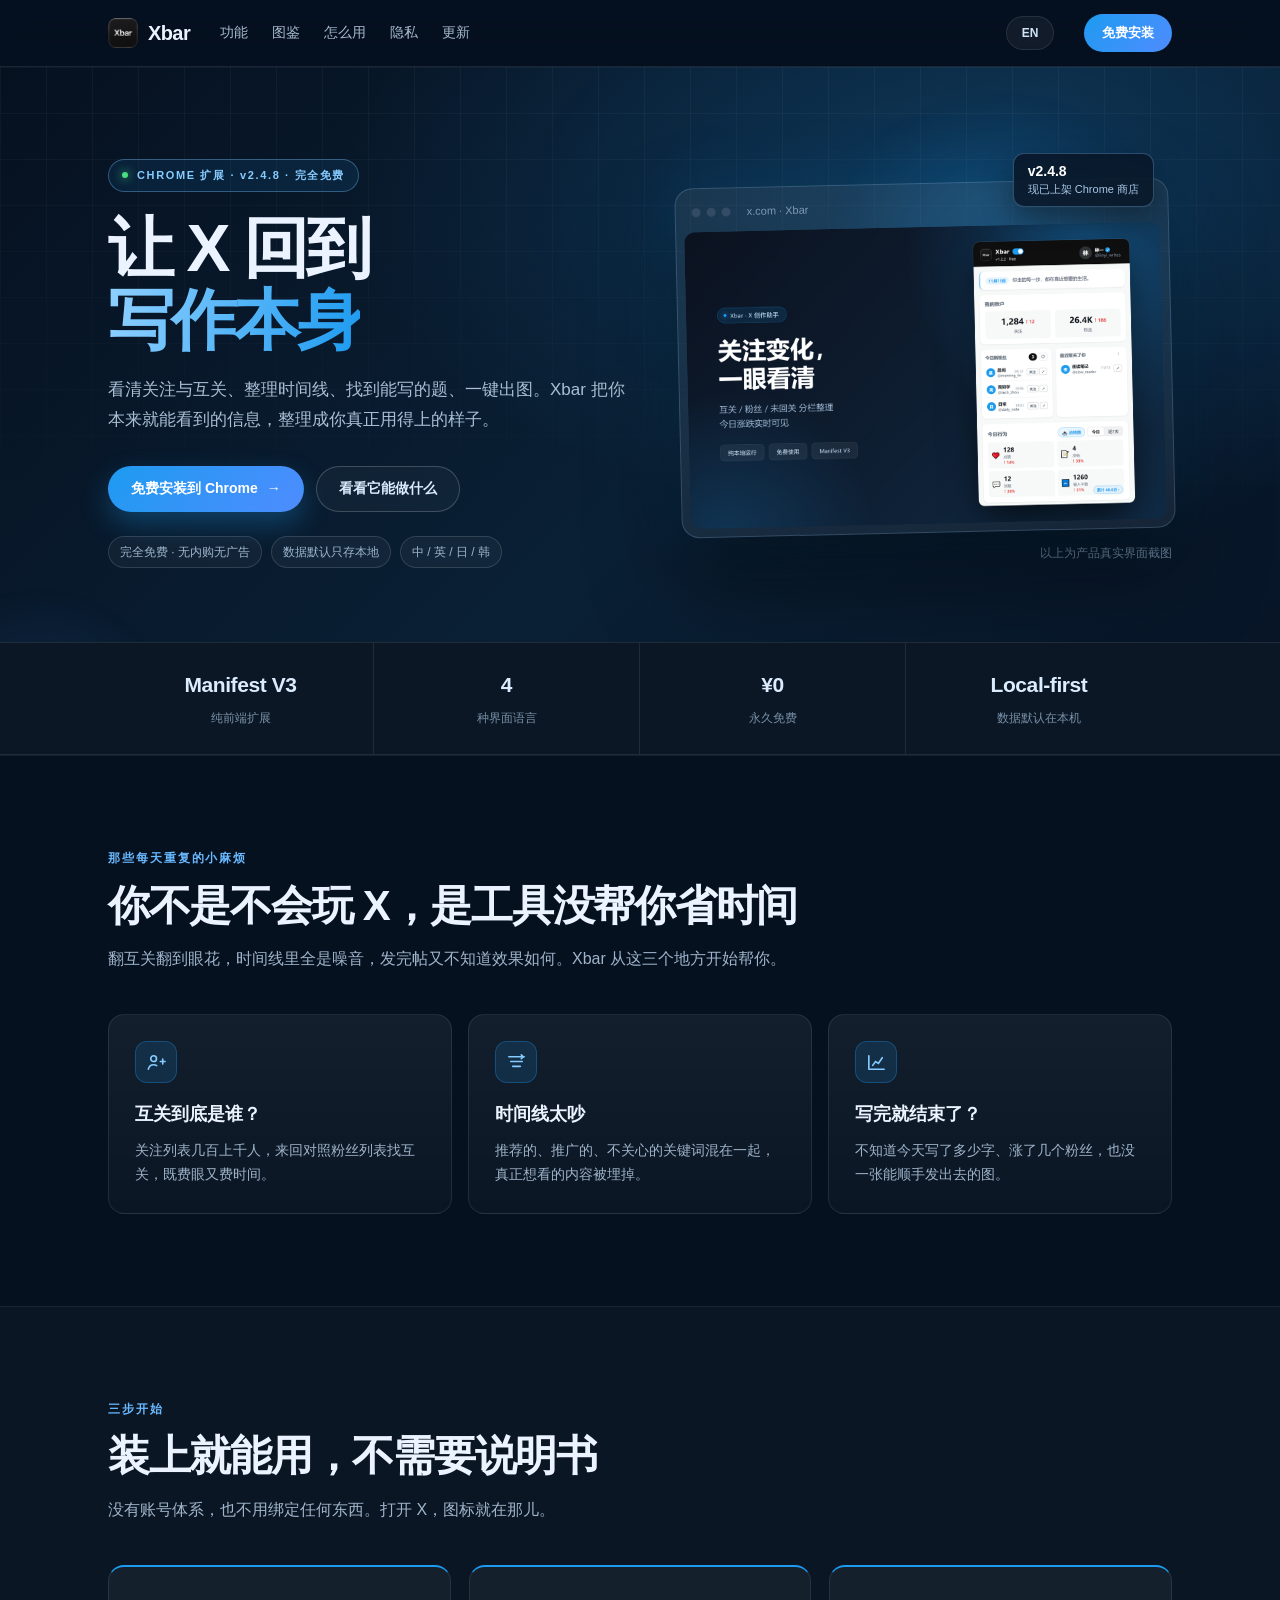
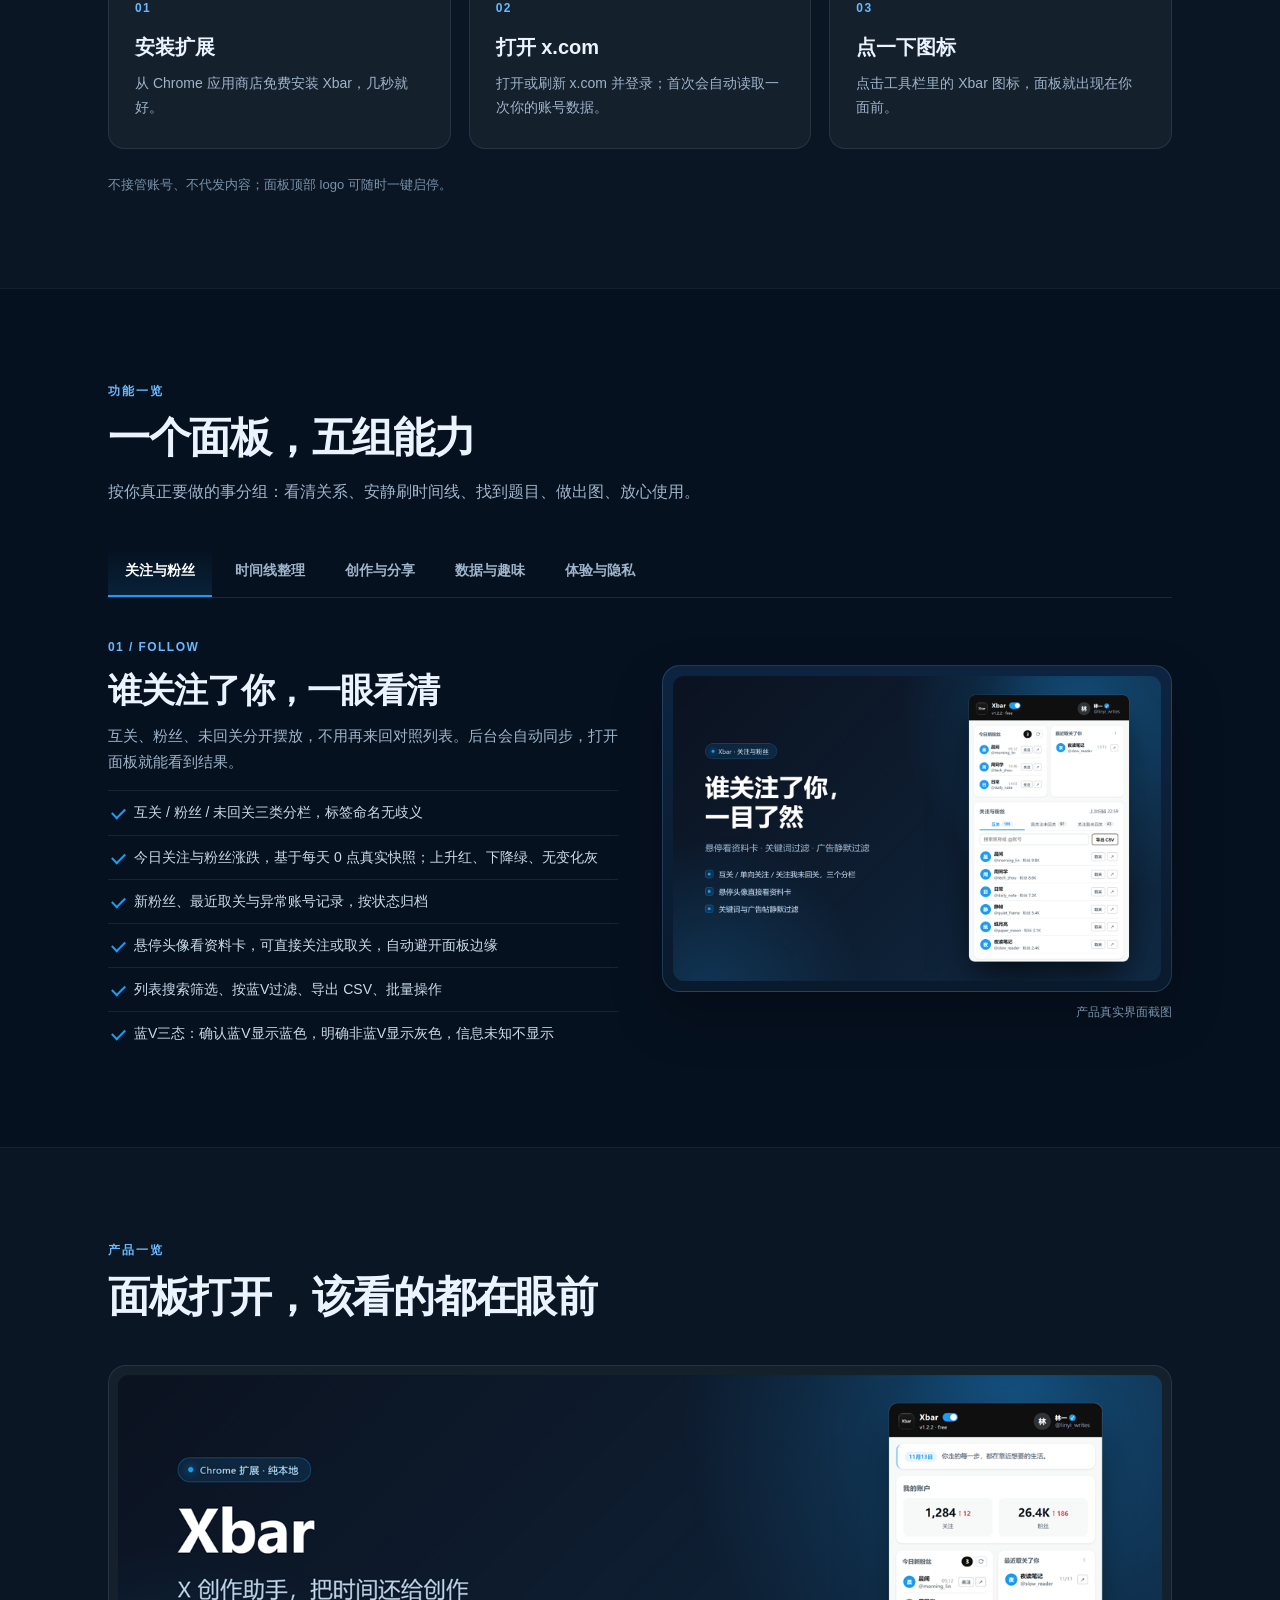
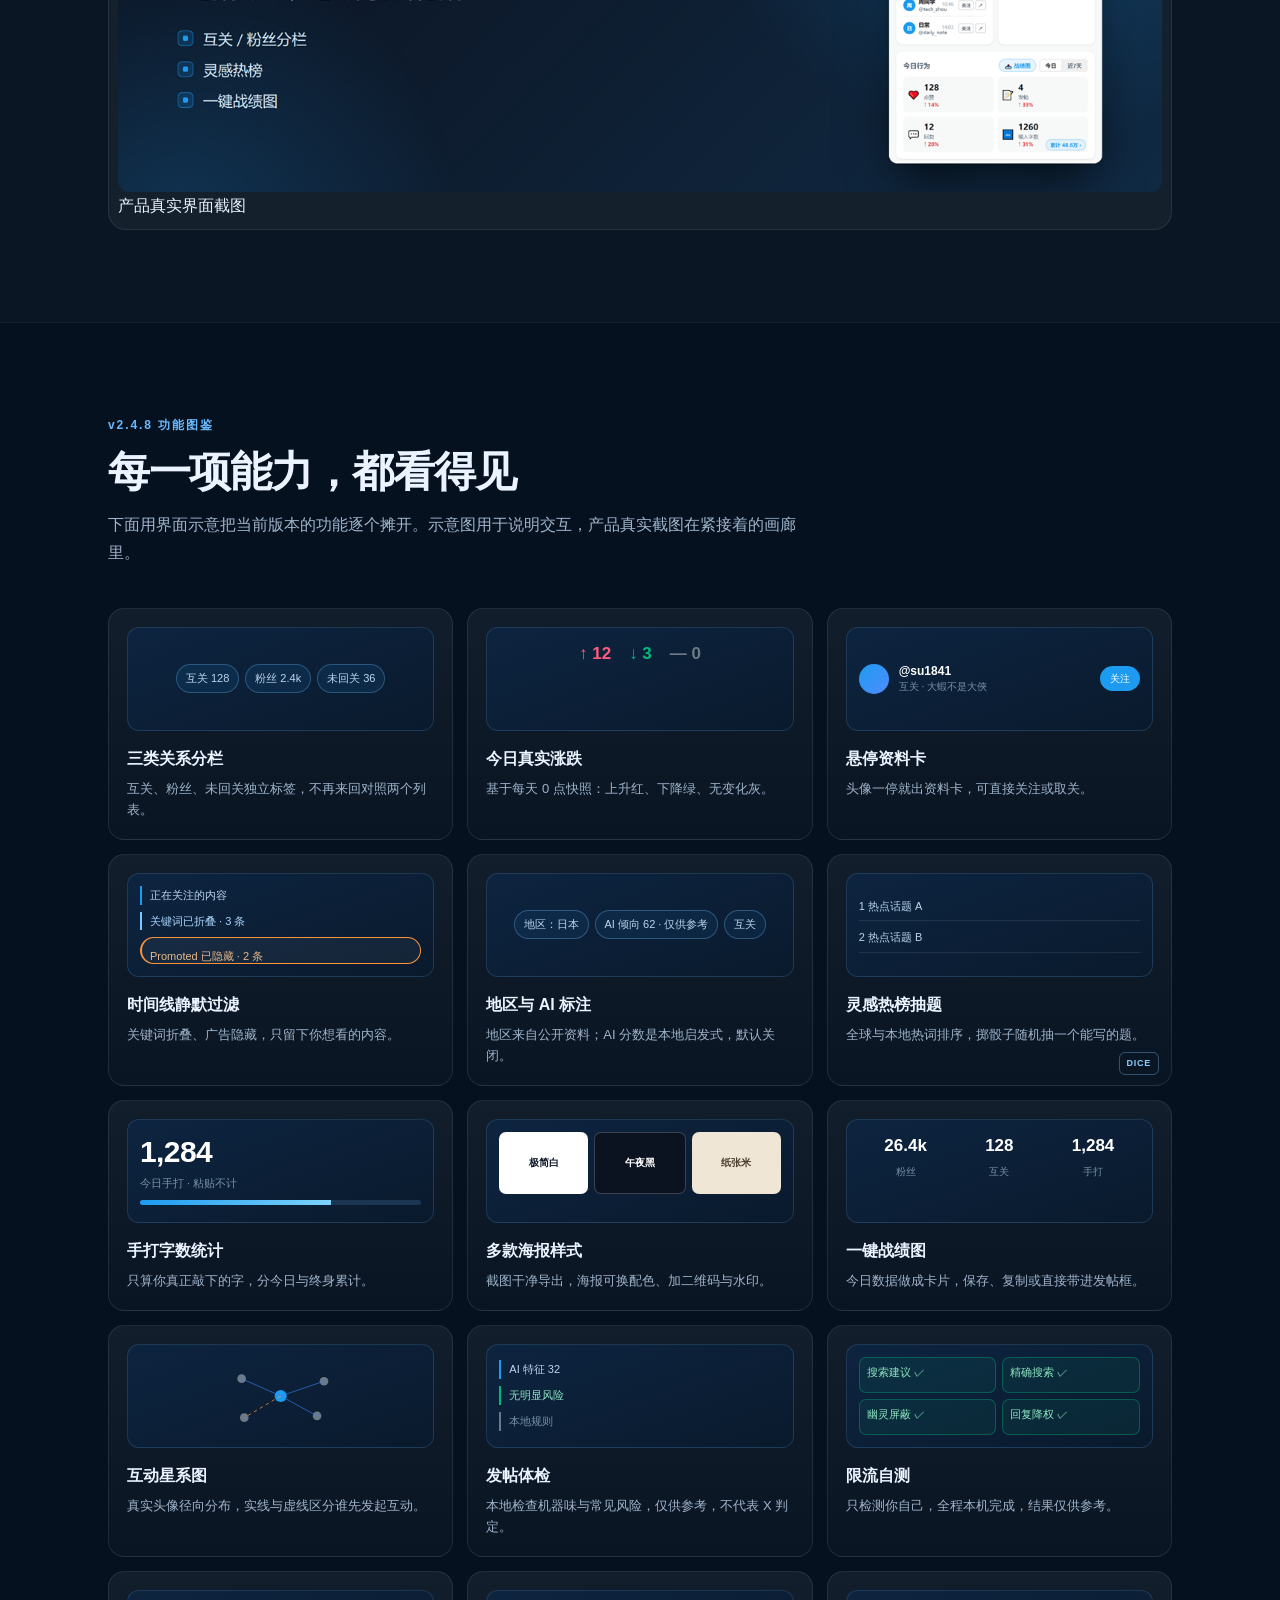
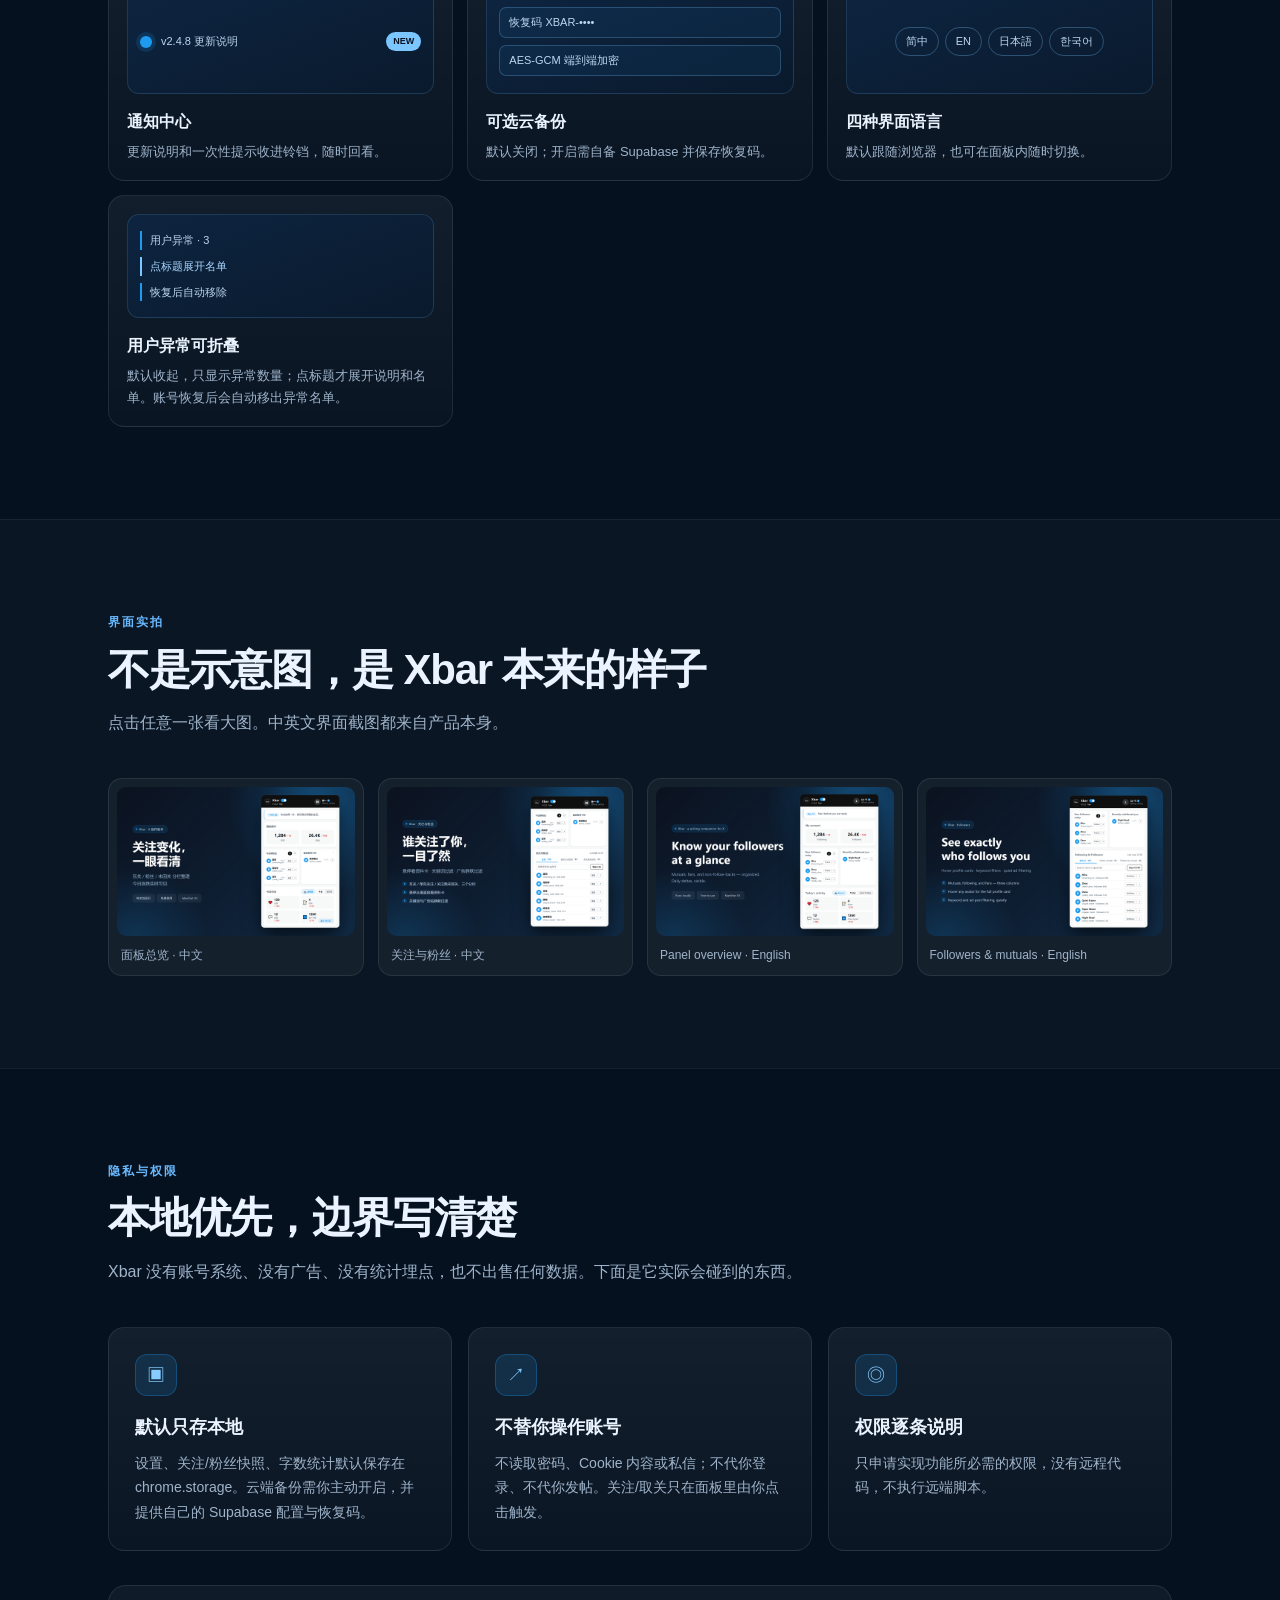
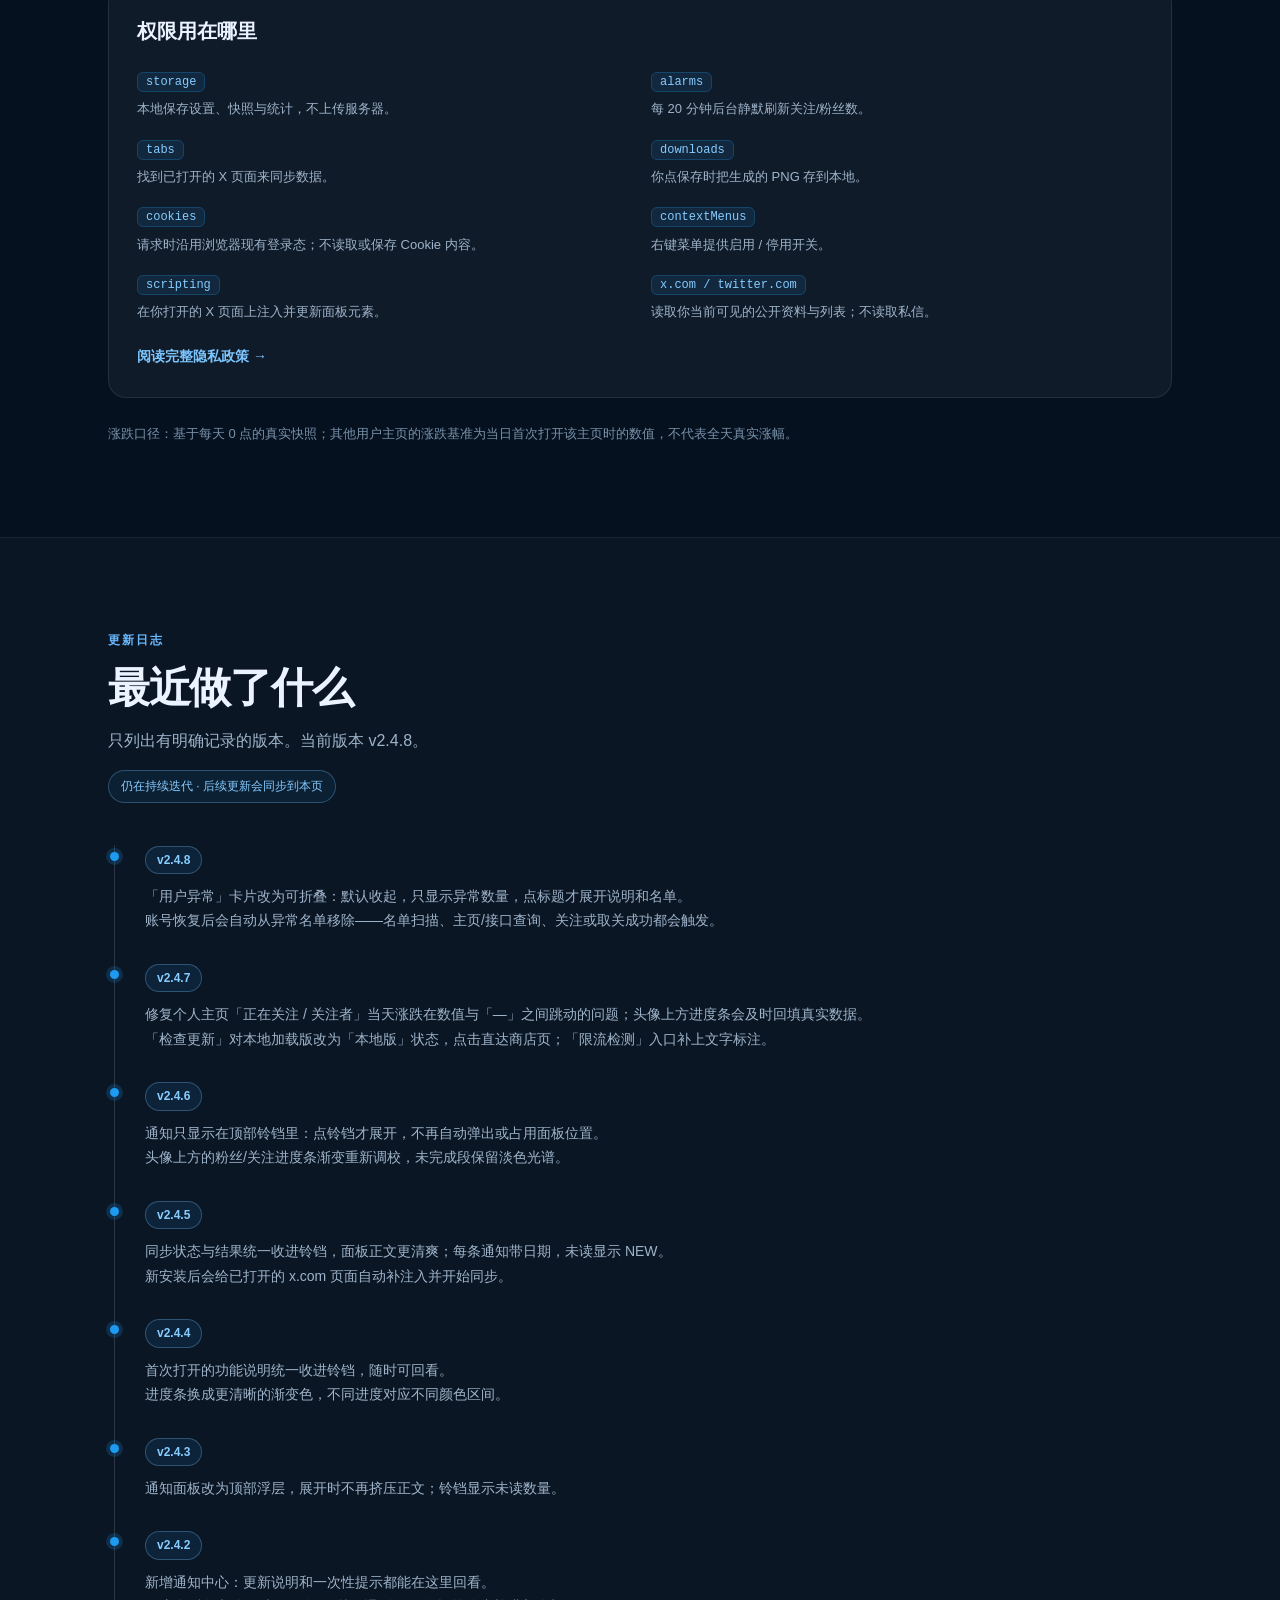
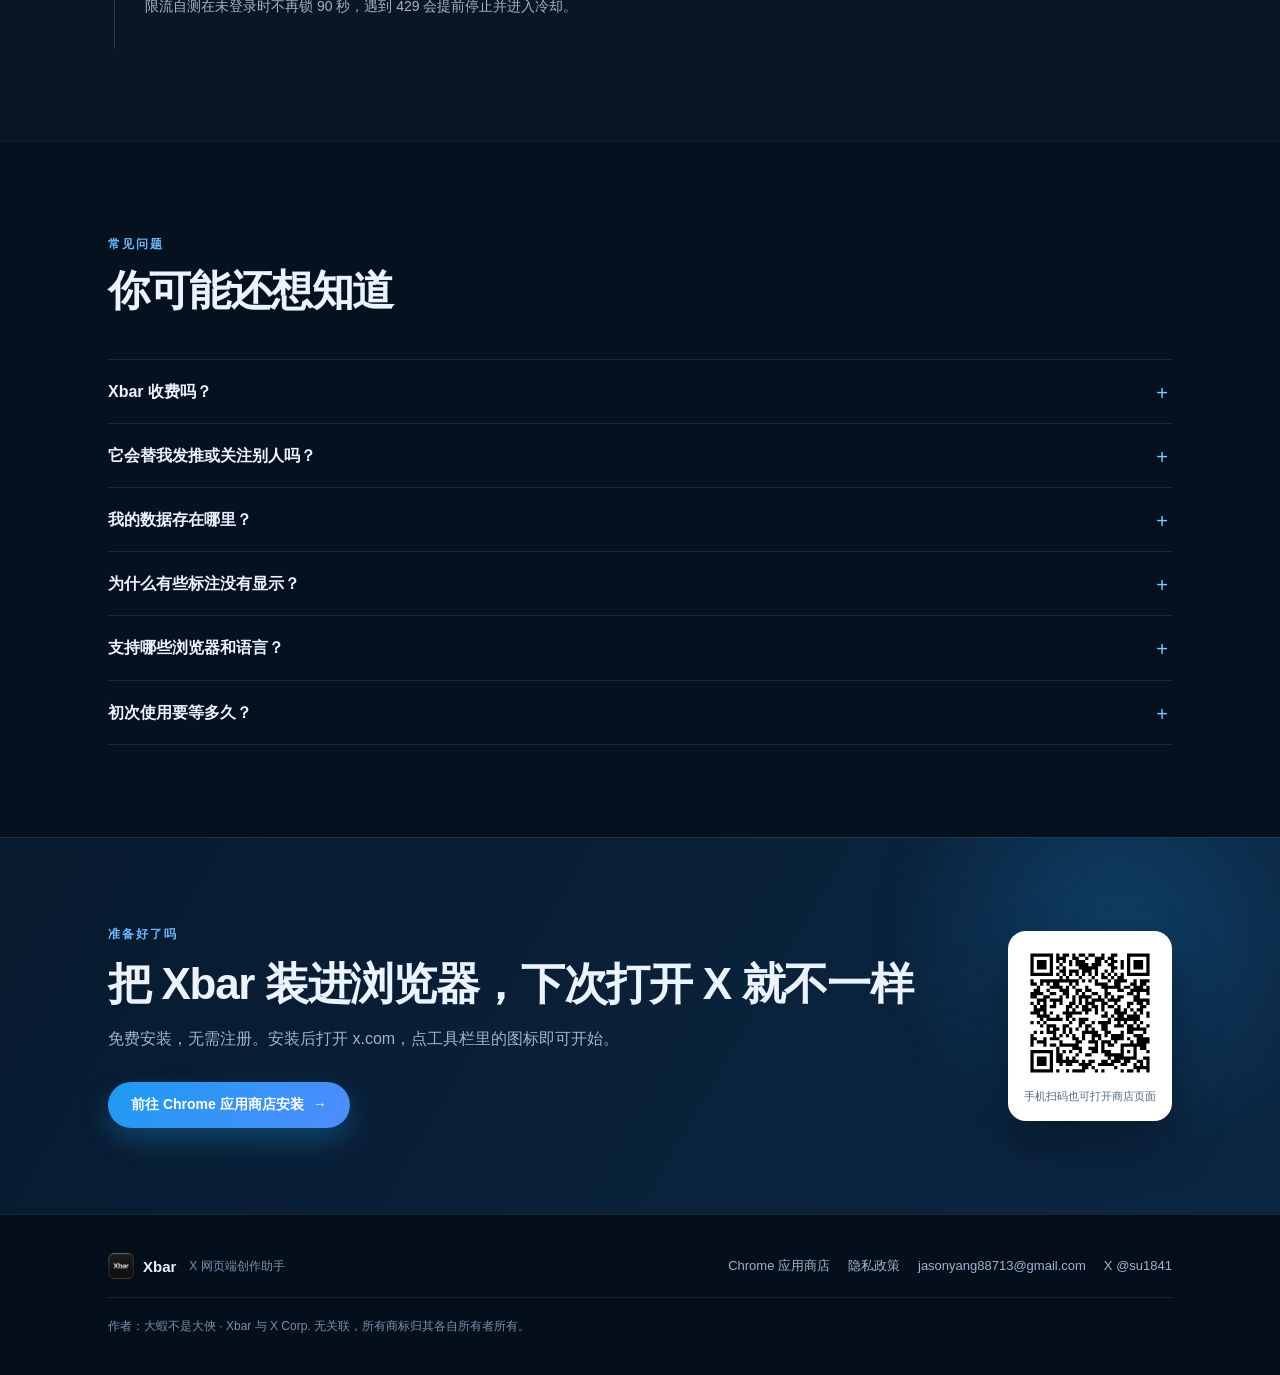
==== commit 3f09512d: "Add files via upload" ====
--- a/index.html
+++ b/index.html
@@ -46,7 +46,7 @@
     <div class="glow glow-a"></div><div class="glow glow-b"></div>
     <div class="wrap hero-in">
       <div class="hero-copy reveal">
-        <span class="kicker"><i></i><span data-i18n="hero.kicker">CHROME 扩展 · v2.4.6 · 完全免费</span></span>
+        <span class="kicker"><i></i><span data-i18n="hero.kicker">CHROME 扩展 · v2.4.8 · 完全免费</span></span>
         <h1><span data-i18n="hero.h1a">让 X 回到</span><br><em data-i18n="hero.h1b">写作本身</em></h1>
         <p class="lead" data-i18n="hero.lead">看清关注与互关、整理时间线、找到能写的题、一键出图。Xbar 把你本来就能看到的信息，整理成你真正用得上的样子。</p>
         <div class="cta">
@@ -62,7 +62,7 @@
         </div>
       </div>
       <div class="hero-visual reveal">
-        <div class="float-badge"><b>v2.4.6</b><span data-i18n="hero.badge">现已上架 Chrome 商店</span></div>
+        <div class="float-badge"><b>v2.4.8</b><span data-i18n="hero.badge">现已上架 Chrome 商店</span></div>
         <div class="shot-frame">
           <div class="shot-bar"><i></i><i></i><i></i><span>x.com · Xbar</span></div>
           <img src="assets/shot-1.png" data-en-src="assets/shot-1-en.png" alt="Xbar 面板真实截图" loading="eager">
@@ -293,7 +293,7 @@
   <section class="section" id="gallery">
     <div class="wrap">
       <div class="head reveal">
-        <span class="eyebrow" data-i18n="gallery.eyebrow">v2.4.6 功能图鉴</span>
+        <span class="eyebrow" data-i18n="gallery.eyebrow">v2.4.8 功能图鉴</span>
         <h2 data-i18n="gallery.h2">每一项能力，都看得见</h2>
         <p data-i18n="gallery.lead">下面用界面示意把当前版本的功能逐个摊开。示意图用于说明交互，产品真实截图在紧接着的画廊里。</p>
       </div>
@@ -310,9 +310,10 @@
         <article class="fg reveal"><div class="mini mini-galaxy"><svg viewBox="0 0 200 90" role="img"><circle cx="100" cy="45" r="7" fill="#1d9bf0"/><g fill="#6b7a88"><circle cx="55" cy="25" r="5"/><circle cx="150" cy="28" r="5"/><circle cx="142" cy="68" r="5"/><circle cx="58" cy="70" r="5"/></g><g stroke="#3b82f6" fill="none" stroke-opacity=".7"><path d="M100 45L55 25M100 45L150 28M100 45L142 68"/></g><path d="M100 45L58 70" stroke="#fb923c" stroke-opacity=".85" stroke-dasharray="4 4" fill="none"/></svg></div><h3 data-i18n="g9.h">互动星系图</h3><p data-i18n="g9.d">真实头像径向分布，实线与虚线区分谁先发起互动。</p></article>
         <article class="fg reveal"><div class="mini mini-check"><span data-i18n="g10.a">AI 特征 32</span><span data-i18n="g10.b">无明显风险</span><span data-i18n="g10.c">本地规则</span></div><h3 data-i18n="g10.h">发帖体检</h3><p data-i18n="g10.d">本地检查机器味与常见风险，仅供参考，不代表 X 判定。</p></article>
         <article class="fg reveal"><div class="mini mini-test"><span data-i18n="g11.a">搜索建议 ✓</span><span data-i18n="g11.b">精确搜索 ✓</span><span data-i18n="g11.c">幽灵屏蔽 ✓</span><span data-i18n="g11.d">回复降权 ✓</span></div><h3 data-i18n="g11.h">限流自测</h3><p data-i18n="g11.d2">只检测你自己，全程本机完成，结果仅供参考。</p></article>
-        <article class="fg reveal"><div class="mini mini-bell"><i></i><span data-i18n="g12.a">v2.4.6 更新说明</span><b>NEW</b></div><h3 data-i18n="g12.h">通知中心</h3><p data-i18n="g12.d">更新说明和一次性提示收进铃铛，随时回看。</p></article>
+        <article class="fg reveal"><div class="mini mini-bell"><i></i><span data-i18n="g12.a">v2.4.8 更新说明</span><b>NEW</b></div><h3 data-i18n="g12.h">通知中心</h3><p data-i18n="g12.d">更新说明和一次性提示收进铃铛，随时回看。</p></article>
         <article class="fg reveal"><div class="mini mini-cloud"><span data-i18n="g13.a">恢复码 XBAR-••••</span><span data-i18n="g13.b">AES-GCM 端到端加密</span></div><h3 data-i18n="g13.h">可选云备份</h3><p data-i18n="g13.d">默认关闭；开启需自备 Supabase 并保存恢复码。</p></article>
         <article class="fg reveal"><div class="mini mini-lang"><span>简中</span><span>EN</span><span>日本語</span><span>한국어</span></div><h3 data-i18n="g14.h">四种界面语言</h3><p data-i18n="g14.d">默认跟随浏览器，也可在面板内随时切换。</p></article>
+        <article class="fg reveal"><div class="mini mini-fold"><span data-i18n="g15.a">用户异常 · 3</span><span class="fold" data-i18n="g15.b">点标题展开名单</span><span data-i18n="g15.c">恢复后自动移除</span></div><h3 data-i18n="g15.h">用户异常可折叠</h3><p data-i18n="g15.d">默认收起，只显示异常数量；点标题才展开说明和名单。账号恢复后会自动移出异常名单。</p></article>
       </div>
     </div>
   </section>
@@ -371,10 +372,12 @@
       <div class="head reveal">
         <span class="eyebrow" data-i18n="log.eyebrow">更新日志</span>
         <h2 data-i18n="log.h2">最近做了什么</h2>
-        <p data-i18n="log.lead">只列出有明确记录的版本。当前版本 v2.4.6。</p>
+        <p data-i18n="log.lead">只列出有明确记录的版本。当前版本 v2.4.8。</p>
         <p class="live-pill"><span data-i18n="log.live">仍在持续迭代 · 后续更新会同步到本页</span></p>
       </div>
       <div class="timeline">
+        <article class="log reveal"><span class="ver">v2.4.8</span><div><p data-i18n="log.8a">「用户异常」卡片改为可折叠：默认收起，只显示异常数量，点标题才展开说明和名单。</p><p data-i18n="log.8b">账号恢复后会自动从异常名单移除——名单扫描、主页/接口查询、关注或取关成功都会触发。</p></div></article>
+        <article class="log reveal"><span class="ver">v2.4.7</span><div><p data-i18n="log.7a">修复个人主页「正在关注 / 关注者」当天涨跌在数值与「—」之间跳动的问题；头像上方进度条会及时回填真实数据。</p><p data-i18n="log.7b">「检查更新」对本地加载版改为「本地版」状态，点击直达商店页；「限流检测」入口补上文字标注。</p></div></article>
         <article class="log reveal"><span class="ver">v2.4.6</span><div><p data-i18n="log.6a">通知只显示在顶部铃铛里：点铃铛才展开，不再自动弹出或占用面板位置。</p><p data-i18n="log.6b">头像上方的粉丝/关注进度条渐变重新调校，未完成段保留淡色光谱。</p></div></article>
         <article class="log reveal"><span class="ver">v2.4.5</span><div><p data-i18n="log.5a">同步状态与结果统一收进铃铛，面板正文更清爽；每条通知带日期，未读显示 NEW。</p><p data-i18n="log.5b">新安装后会给已打开的 x.com 页面自动补注入并开始同步。</p></div></article>
         <article class="log reveal"><span class="ver">v2.4.4</span><div><p data-i18n="log.4a">首次打开的功能说明统一收进铃铛，随时可回看。</p><p data-i18n="log.4b">进度条换成更清晰的渐变色，不同进度对应不同颜色区间。</p></div></article>
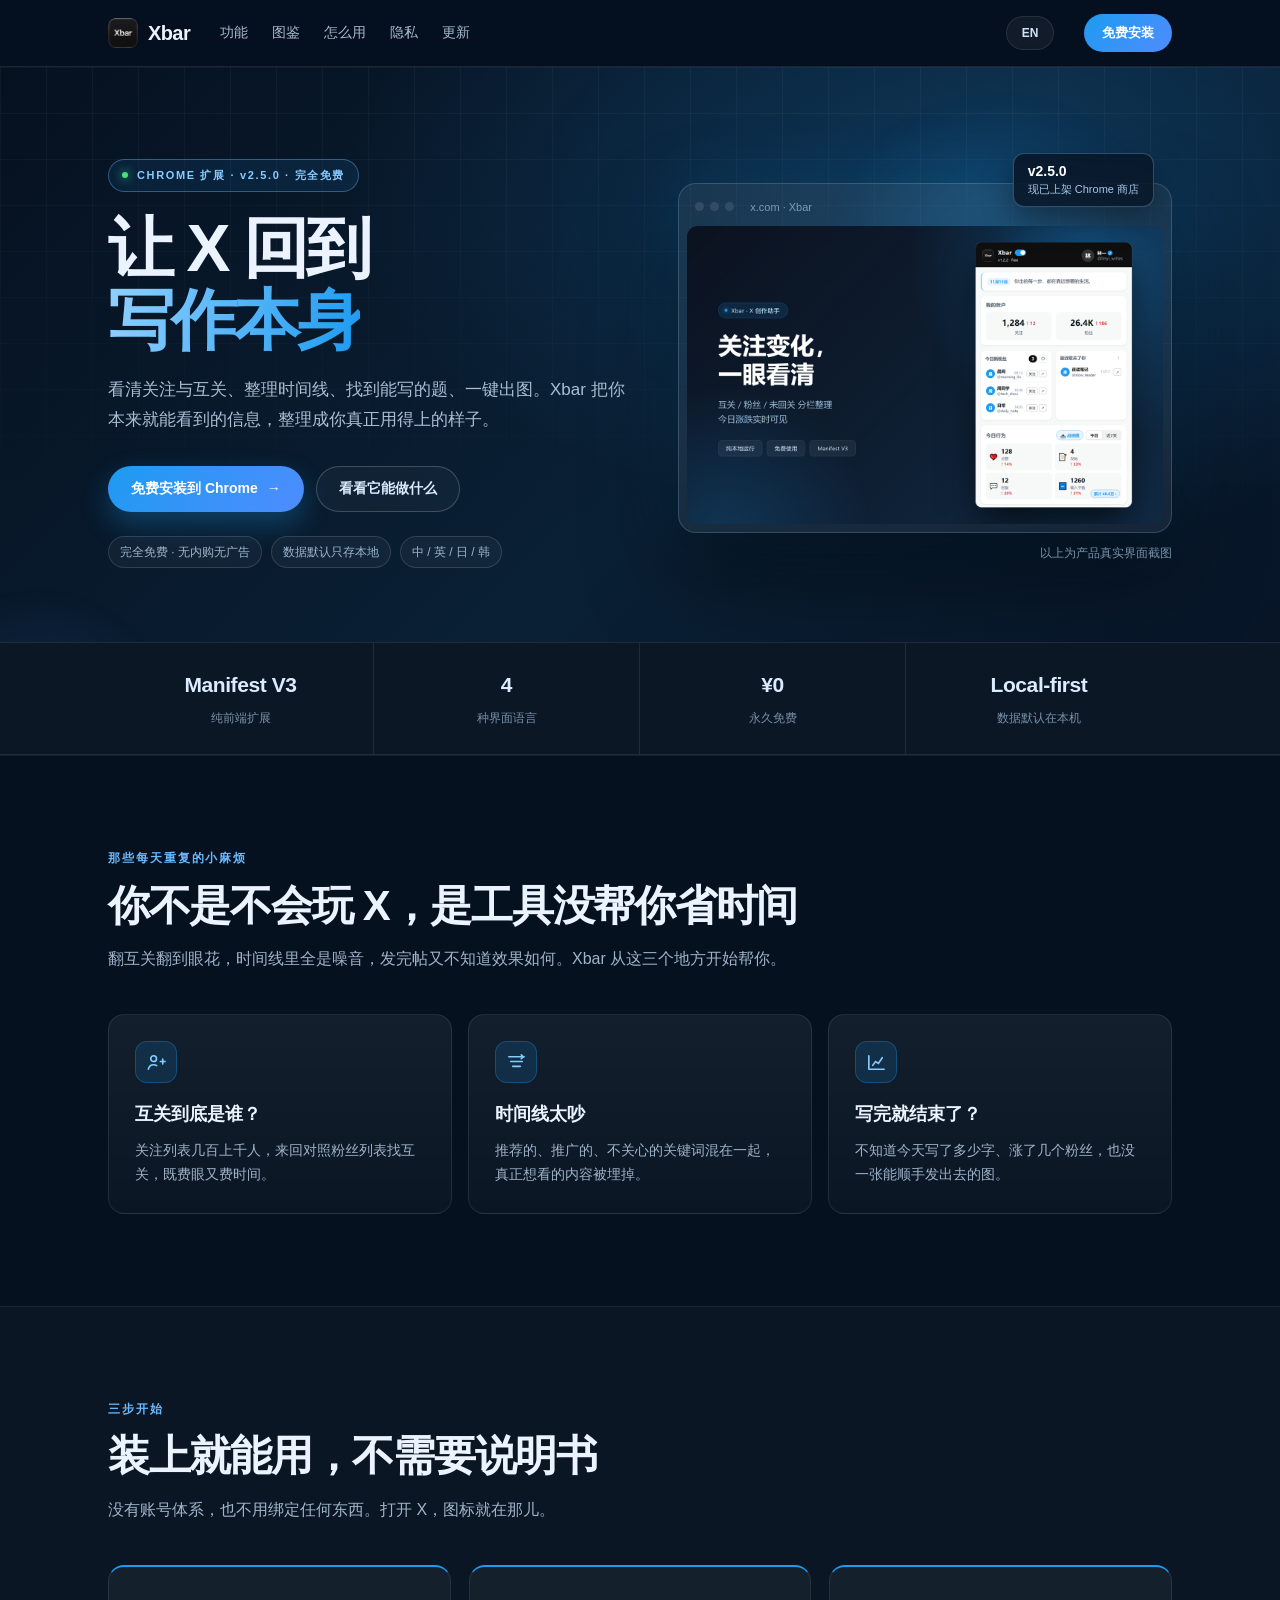
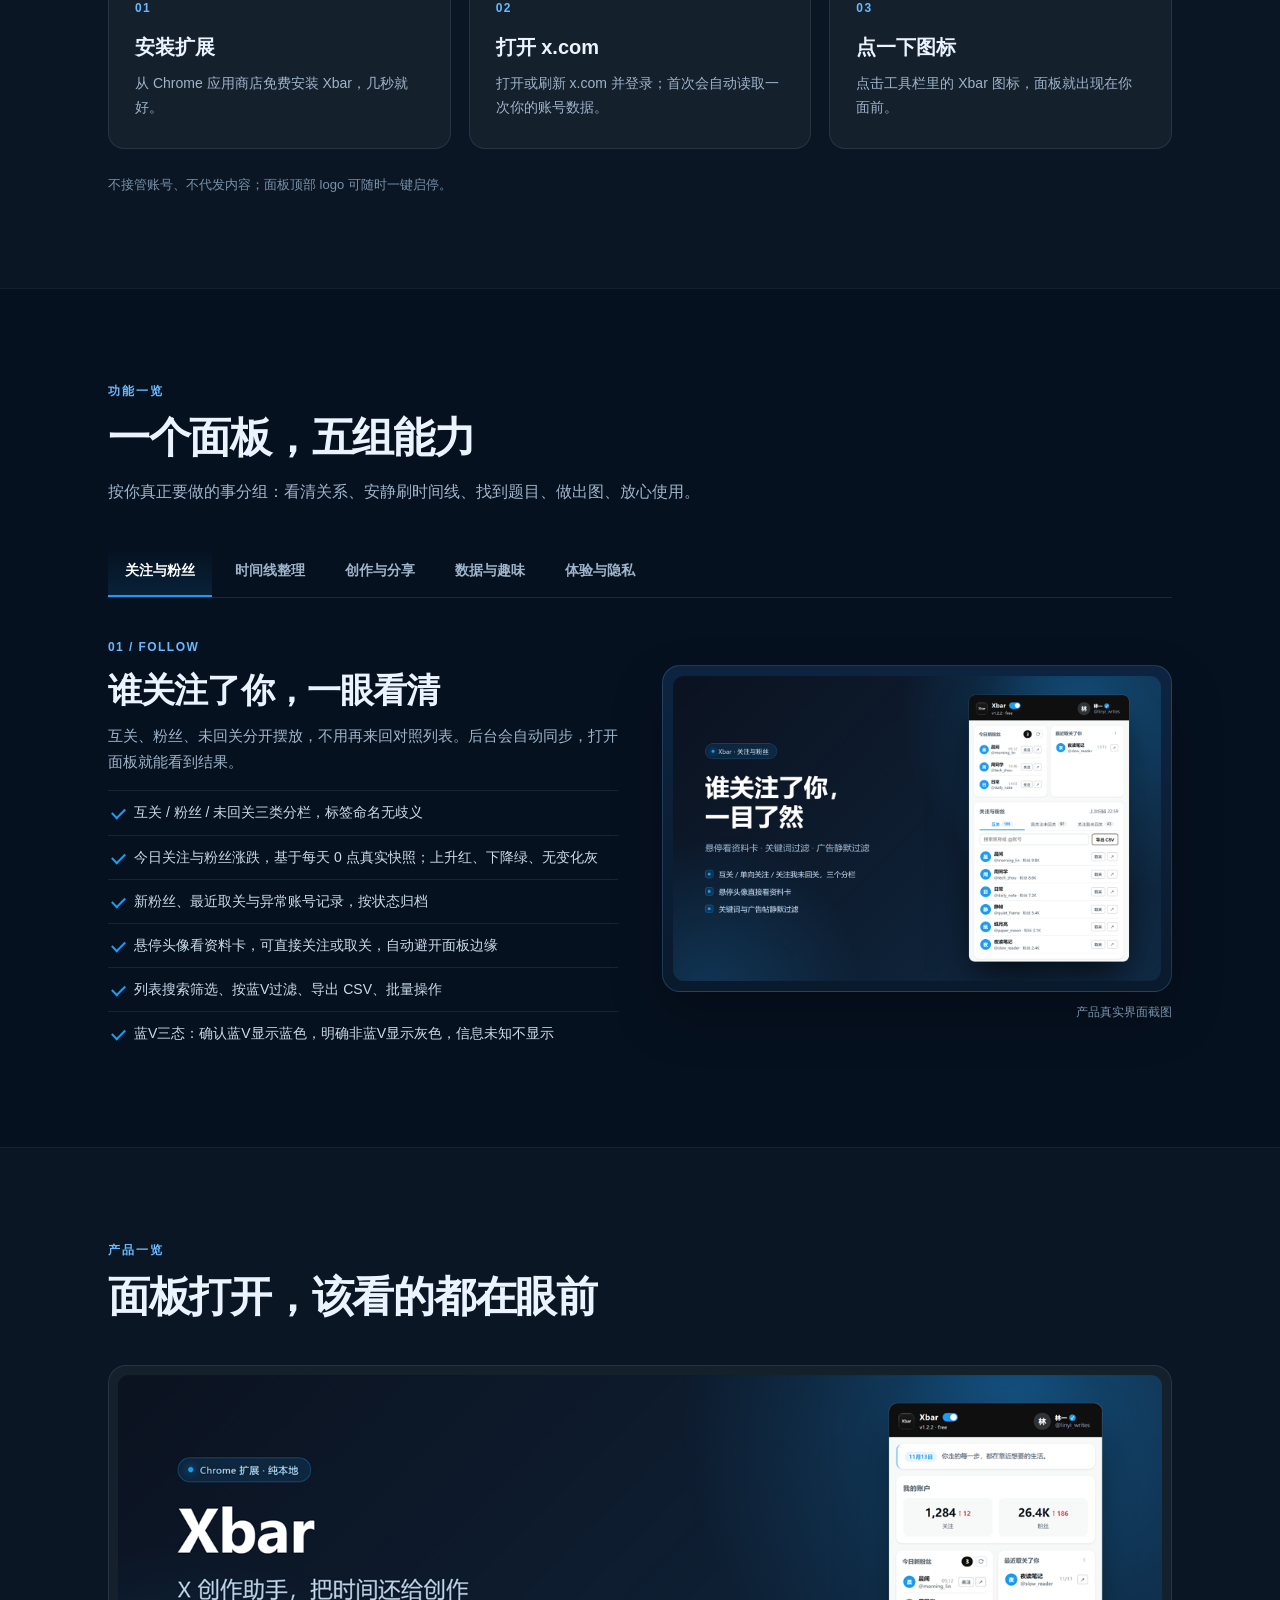
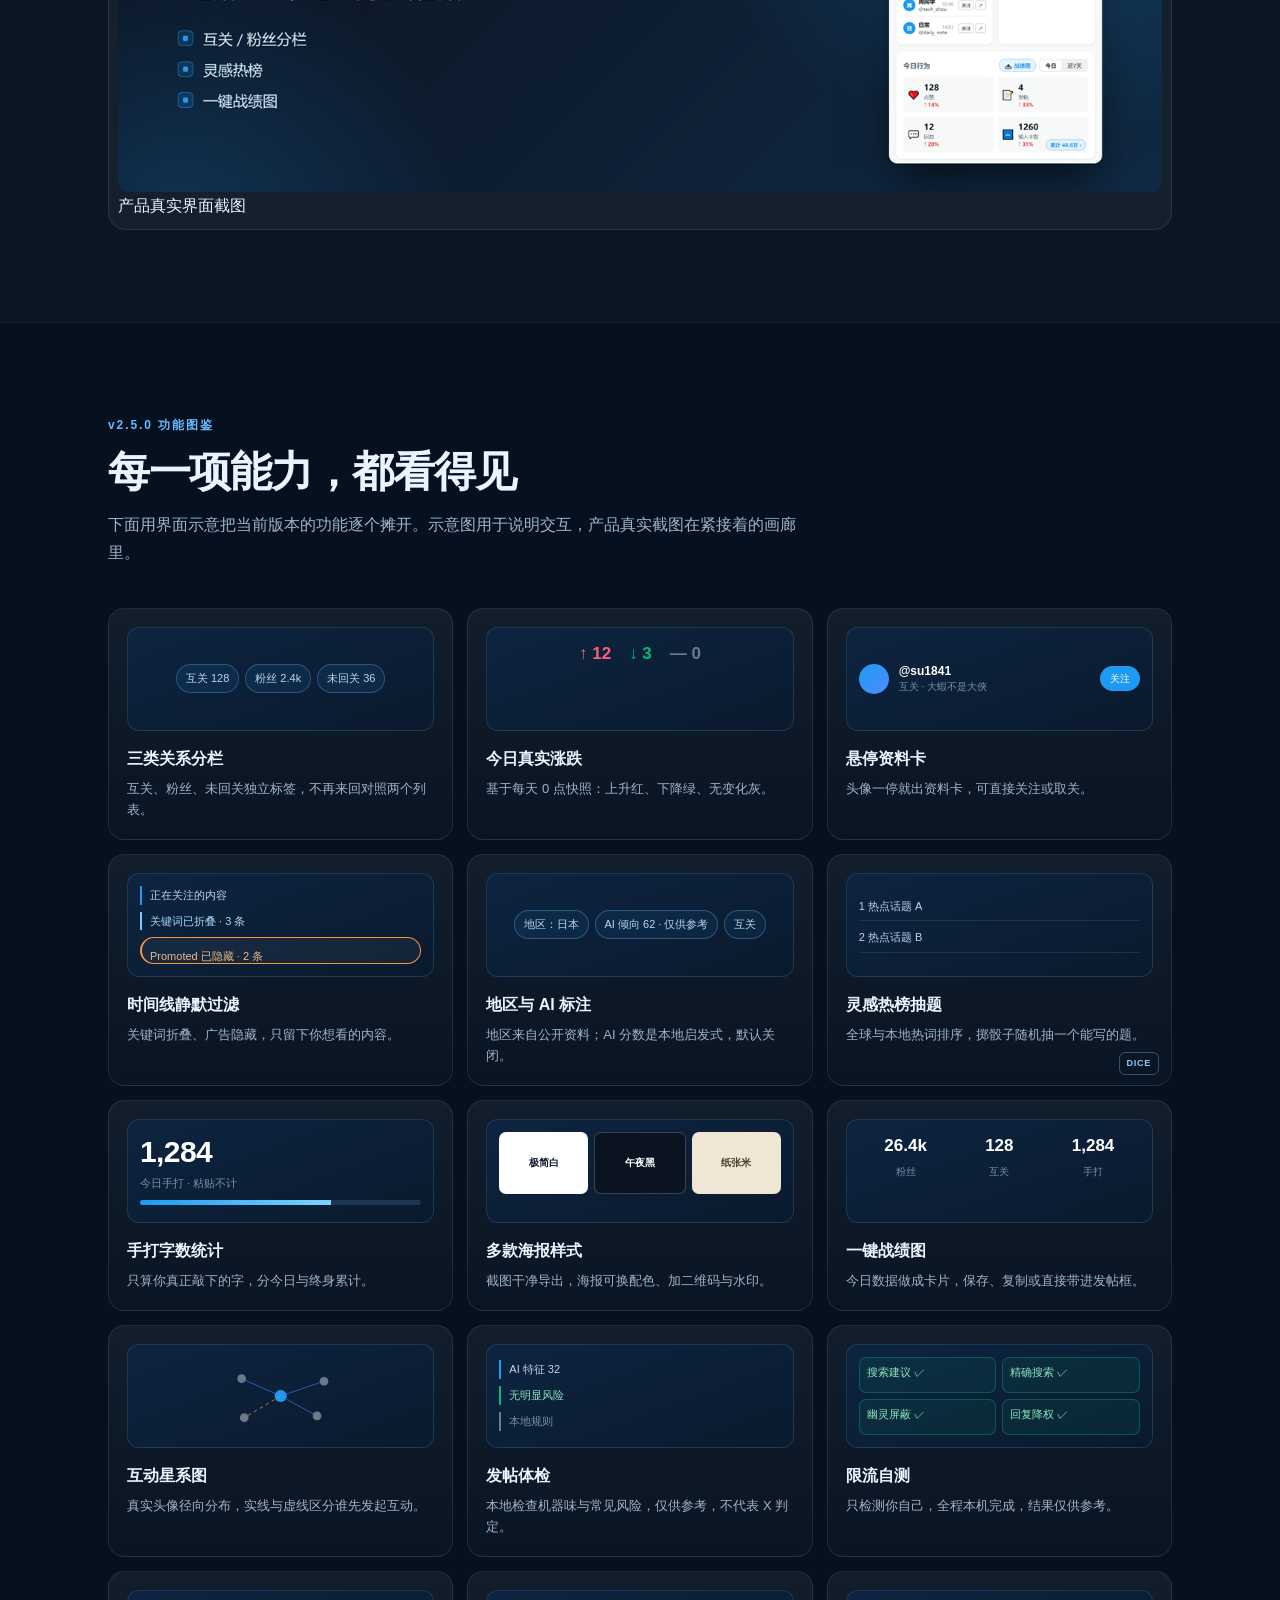
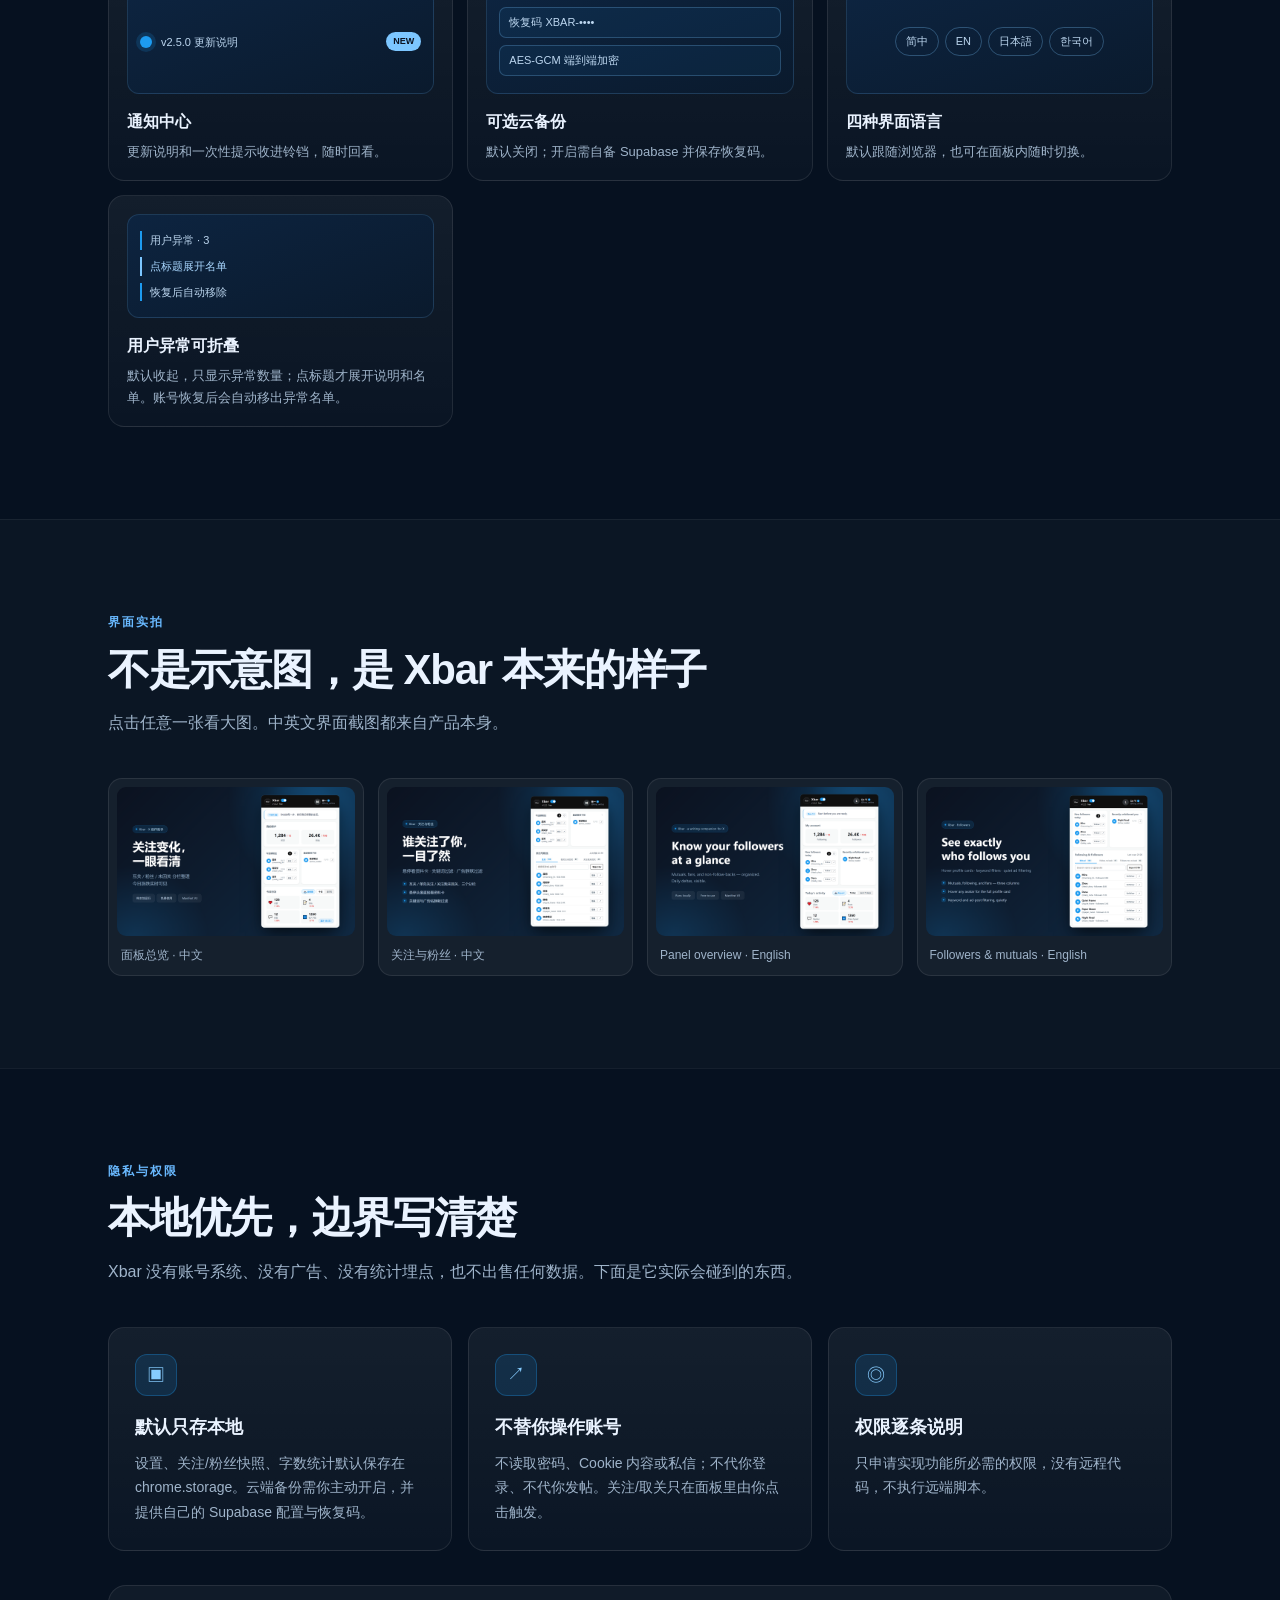
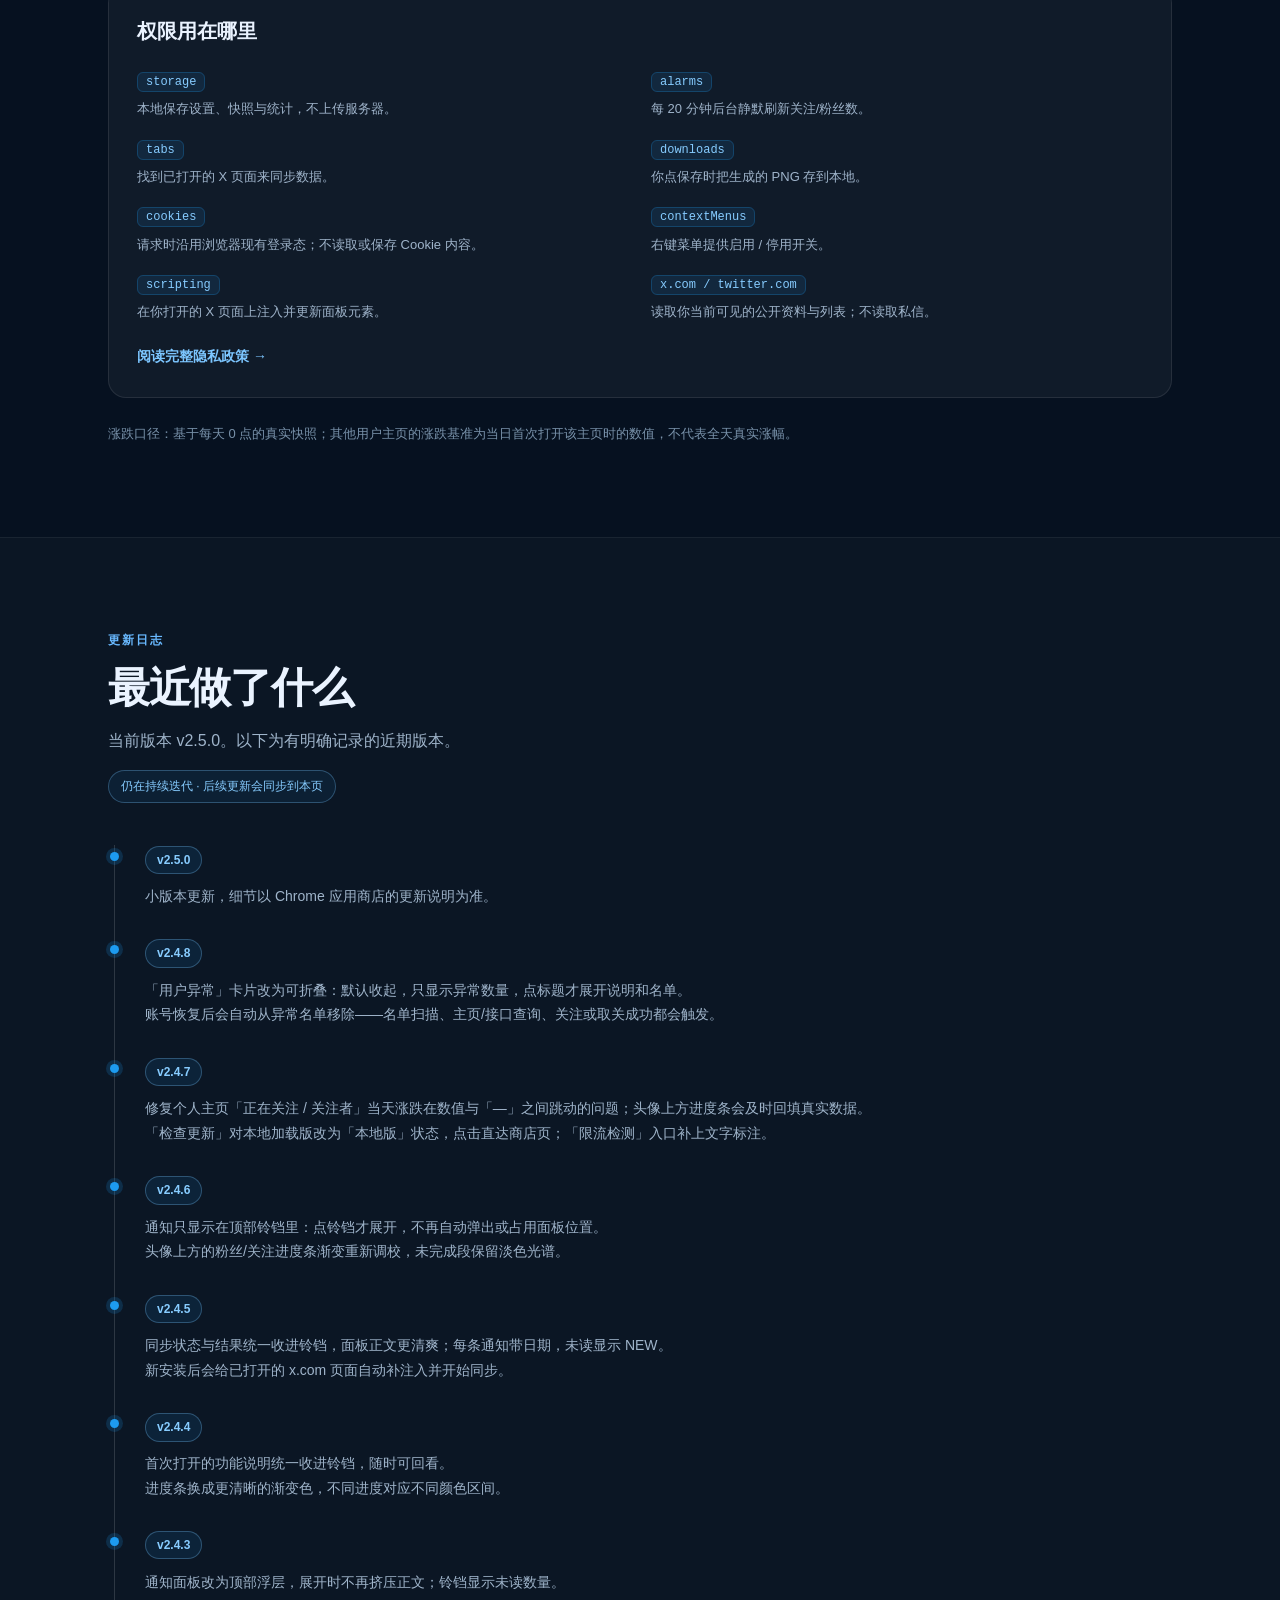
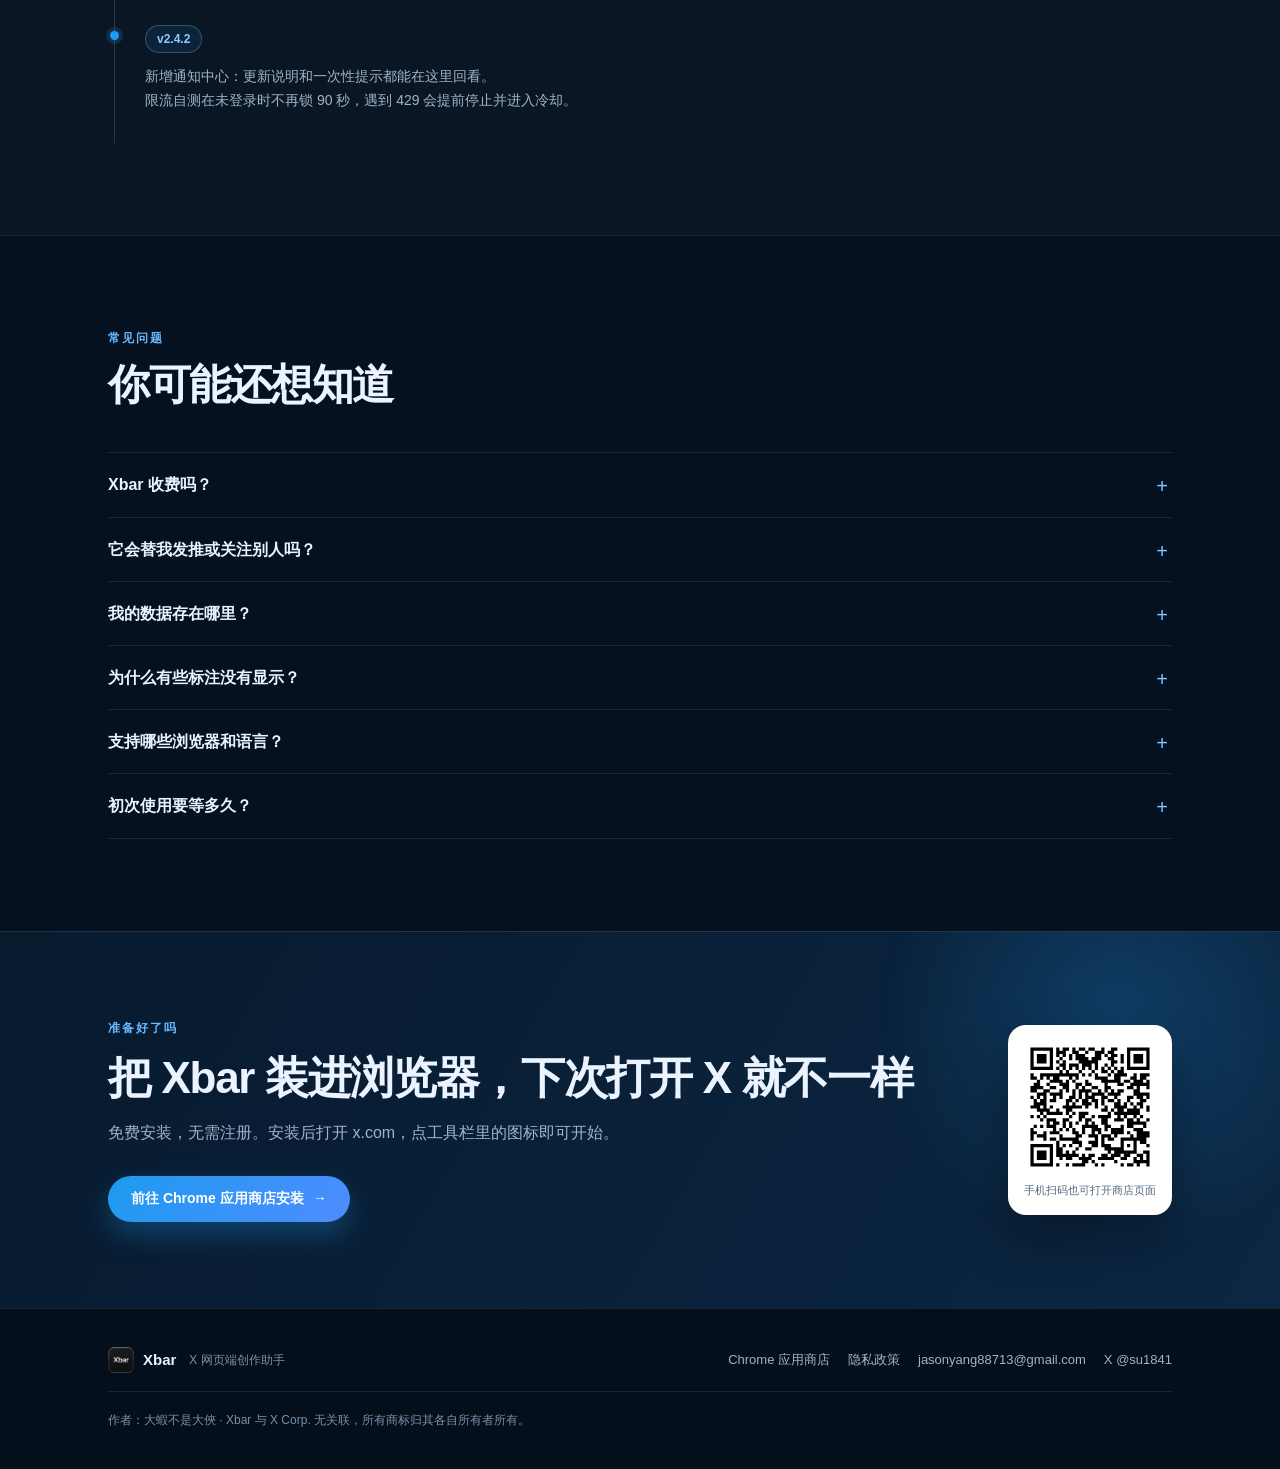
==== commit 1dd3860e: "Add files via upload" ====
--- a/index.html
+++ b/index.html
@@ -1,447 +1,448 @@
-<!doctype html>
-<html lang="zh-CN">
-<head>
-<meta charset="utf-8">
-<meta name="viewport" content="width=device-width,initial-scale=1">
-<title>Xbar — X 创作助手 · 免费 Chrome 扩展</title>
-<meta name="description" content="Xbar 是 X（Twitter）网页端创作助手：看清互关与粉丝、整理时间线、找灵感、一键出图。完全免费，数据默认只存本地。">
-<meta name="robots" content="index,follow,max-image-preview:large">
-<meta property="og:type" content="website">
-<meta property="og:site_name" content="Xbar">
-<meta property="og:title" content="Xbar — X 创作助手 · 免费 Chrome 扩展">
-<meta property="og:description" content="看清互关与粉丝、整理时间线、找灵感、一键出图。完全免费，数据默认只存本地。">
-<meta property="og:image" content="assets/promo-1400x560.png">
-<meta name="theme-color" content="#061120">
-<link rel="icon" href="assets/favicon.png">
-<link rel="stylesheet" href="css/style.css">
-<script src="js/i18n.js" defer></script>
-</head>
-<body>
-<div class="progress" id="progress" aria-hidden="true"></div>
-
-<header class="nav" id="nav">
-  <div class="wrap nav-in">
-    <a class="brand" href="#top" aria-label="Xbar 首页">
-      <img src="assets/icon-128.png" alt="" width="30" height="30">
-      <span>Xbar</span>
-    </a>
-    <nav class="links" aria-label="主导航">
-      <a href="#features" data-i18n="nav.features">功能</a>
-      <a href="#gallery" data-i18n="nav.gallery">图鉴</a>
-      <a href="#how" data-i18n="nav.how">怎么用</a>
-      <a href="#privacy" data-i18n="nav.privacy">隐私</a>
-      <a href="#changelog" data-i18n="nav.changelog">更新</a>
-    </nav>
-    <div class="sp"></div>
-    <button class="lang" id="langToggle" type="button" aria-label="Switch language">EN</button>
-    <a class="btn small" href="https://chromewebstore.google.com/detail/fjhbelgmalhemlfjbkdpfnkgdfmhnbkb" target="_blank" rel="noopener noreferrer">
-      <span data-i18n="nav.install">免费安装</span>
-    </a>
-  </div>
-</header>
-
-<main>
-  <!-- HERO -->
-  <section class="hero" id="top">
-    <div class="glow glow-a"></div><div class="glow glow-b"></div>
-    <div class="wrap hero-in">
-      <div class="hero-copy reveal">
-        <span class="kicker"><i></i><span data-i18n="hero.kicker">CHROME 扩展 · v2.4.8 · 完全免费</span></span>
-        <h1><span data-i18n="hero.h1a">让 X 回到</span><br><em data-i18n="hero.h1b">写作本身</em></h1>
-        <p class="lead" data-i18n="hero.lead">看清关注与互关、整理时间线、找到能写的题、一键出图。Xbar 把你本来就能看到的信息，整理成你真正用得上的样子。</p>
-        <div class="cta">
-          <a class="btn primary" href="https://chromewebstore.google.com/detail/fjhbelgmalhemlfjbkdpfnkgdfmhnbkb" target="_blank" rel="noopener noreferrer">
-            <span data-i18n="hero.install">免费安装到 Chrome</span><span aria-hidden="true">→</span>
-          </a>
-          <a class="btn ghost" href="#features"><span data-i18n="hero.explore">看看它能做什么</span></a>
-        </div>
-        <div class="trust">
-          <span data-i18n="hero.t1">完全免费 · 无内购无广告</span>
-          <span data-i18n="hero.t2">数据默认只存本地</span>
-          <span data-i18n="hero.t3">中 / 英 / 日 / 韩</span>
-        </div>
-      </div>
-      <div class="hero-visual reveal">
-        <div class="float-badge"><b>v2.4.8</b><span data-i18n="hero.badge">现已上架 Chrome 商店</span></div>
-        <div class="shot-frame">
-          <div class="shot-bar"><i></i><i></i><i></i><span>x.com · Xbar</span></div>
-          <img src="assets/shot-1.png" data-en-src="assets/shot-1-en.png" alt="Xbar 面板真实截图" loading="eager">
-        </div>
-        <p class="shot-cap" data-i18n="hero.cap">以上为产品真实界面截图</p>
-      </div>
-    </div>
-  </section>
-
-  <!-- FACT STRIP -->
-  <section class="strip">
-    <div class="wrap strip-in">
-      <div><b>Manifest V3</b><span data-i18n="strip.s1">纯前端扩展</span></div>
-      <div><b>4</b><span data-i18n="strip.s2">种界面语言</span></div>
-      <div><b>¥0</b><span data-i18n="strip.s3">永久免费</span></div>
-      <div><b>Local-first</b><span data-i18n="strip.s4">数据默认在本机</span></div>
-    </div>
-  </section>
-
-  <!-- PAIN -->
-  <section class="section" id="pain">
-    <div class="wrap">
-      <div class="head reveal">
-        <span class="eyebrow" data-i18n="pain.eyebrow">那些每天重复的小麻烦</span>
-        <h2 data-i18n="pain.h2">你不是不会玩 X，是工具没帮你省时间</h2>
-        <p data-i18n="pain.lead">翻互关翻到眼花，时间线里全是噪音，发完帖又不知道效果如何。Xbar 从这三个地方开始帮你。</p>
-      </div>
-      <div class="pain-grid">
-        <article class="paper reveal">
-          <div class="pico">
-            <svg viewBox="0 0 24 24" fill="none" stroke="currentColor" stroke-width="1.7" stroke-linecap="round"><circle cx="9" cy="8" r="3"/><path d="M3.5 19c.6-3 2.7-4.7 5.5-4.7 1.2 0 2.3.3 3.2.9"/><path d="M16 11h5M18.5 8.5v5"/></svg>
-          </div>
-          <h3 data-i18n="pain.p1h">互关到底是谁？</h3>
-          <p data-i18n="pain.p1d">关注列表几百上千人，来回对照粉丝列表找互关，既费眼又费时间。</p>
-        </article>
-        <article class="paper reveal">
-          <div class="pico">
-            <svg viewBox="0 0 24 24" fill="none" stroke="currentColor" stroke-width="1.7" stroke-linecap="round"><path d="M4 6h16M6 11h12M8 16h8"/><path d="M17 4l2 2-2 2"/></svg>
-          </div>
-          <h3 data-i18n="pain.p2h">时间线太吵</h3>
-          <p data-i18n="pain.p2d">推荐的、推广的、不关心的关键词混在一起，真正想看的内容被埋掉。</p>
-        </article>
-        <article class="paper reveal">
-          <div class="pico">
-            <svg viewBox="0 0 24 24" fill="none" stroke="currentColor" stroke-width="1.7" stroke-linecap="round"><path d="M4 19V5M4 19h16"/><path d="M8 15l3-4 3 2 4-6"/></svg>
-          </div>
-          <h3 data-i18n="pain.p3h">写完就结束了？</h3>
-          <p data-i18n="pain.p3d">不知道今天写了多少字、涨了几个粉丝，也没一张能顺手发出去的图。</p>
-        </article>
-      </div>
-    </div>
-  </section>
-
-  <!-- HOW -->
-  <section class="section alt" id="how">
-    <div class="wrap">
-      <div class="head reveal">
-        <span class="eyebrow" data-i18n="how.eyebrow">三步开始</span>
-        <h2 data-i18n="how.h2">装上就能用，不需要说明书</h2>
-        <p data-i18n="how.lead">没有账号体系，也不用绑定任何东西。打开 X，图标就在那儿。</p>
-      </div>
-      <div class="steps">
-        <article class="step reveal"><span class="num">01</span><h3 data-i18n="how.s1h">安装扩展</h3><p data-i18n="how.s1d">从 Chrome 应用商店免费安装 Xbar，几秒就好。</p></article>
-        <article class="step reveal"><span class="num">02</span><h3 data-i18n="how.s2h">打开 x.com</h3><p data-i18n="how.s2d">打开或刷新 x.com 并登录；首次会自动读取一次你的账号数据。</p></article>
-        <article class="step reveal"><span class="num">03</span><h3 data-i18n="how.s3h">点一下图标</h3><p data-i18n="how.s3d">点击工具栏里的 Xbar 图标，面板就出现在你面前。</p></article>
-      </div>
-      <p class="fineprint reveal" data-i18n="how.note">不接管账号、不代发内容；面板顶部 logo 可随时一键启停。</p>
-    </div>
-  </section>
-
-  <!-- FEATURES -->
-  <section class="section" id="features">
-    <div class="wrap">
-      <div class="head reveal">
-        <span class="eyebrow" data-i18n="features.eyebrow">功能一览</span>
-        <h2 data-i18n="features.h2">一个面板，五组能力</h2>
-        <p data-i18n="features.lead">按你真正要做的事分组：看清关系、安静刷时间线、找到题目、做出图、放心使用。</p>
-      </div>
-      <div class="tabs reveal" role="tablist" aria-label="功能分组">
-        <button class="tab active" role="tab" aria-selected="true" data-tab="0" type="button"><span data-i18n="tab.0">关注与粉丝</span></button>
-        <button class="tab" role="tab" aria-selected="false" data-tab="1" type="button"><span data-i18n="tab.1">时间线整理</span></button>
-        <button class="tab" role="tab" aria-selected="false" data-tab="2" type="button"><span data-i18n="tab.2">创作与分享</span></button>
-        <button class="tab" role="tab" aria-selected="false" data-tab="3" type="button"><span data-i18n="tab.3">数据与趣味</span></button>
-        <button class="tab" role="tab" aria-selected="false" data-tab="4" type="button"><span data-i18n="tab.4">体验与隐私</span></button>
-      </div>
-
-      <div class="panels">
-        <!-- 0 -->
-        <div class="panel active" role="tabpanel" data-panel="0">
-          <div class="panel-copy">
-            <span class="pnum">01 / FOLLOW</span>
-            <h3 data-i18n="f0.h">谁关注了你，一眼看清</h3>
-            <p data-i18n="f0.lead">互关、粉丝、未回关分开摆放，不用再来回对照列表。后台会自动同步，打开面板就能看到结果。</p>
-            <ul class="flist">
-              <li data-i18n="f0.1">互关 / 粉丝 / 未回关三类分栏，标签命名无歧义</li>
-              <li data-i18n="f0.2">今日关注与粉丝涨跌，基于每天 0 点真实快照；上升红、下降绿、无变化灰</li>
-              <li data-i18n="f0.3">新粉丝、最近取关与异常账号记录，按状态归档</li>
-              <li data-i18n="f0.4">悬停头像看资料卡，可直接关注或取关，自动避开面板边缘</li>
-              <li data-i18n="f0.5">列表搜索筛选、按蓝V过滤、导出 CSV、批量操作</li>
-              <li data-i18n="f0.6">蓝V三态：确认蓝V显示蓝色，明确非蓝V显示灰色，信息未知不显示</li>
-            </ul>
-          </div>
-          <div class="panel-visual">
-            <div class="visual-card"><img src="assets/shot-2.png" data-en-src="assets/shot-2-en.png" alt="Xbar 关注与粉丝面板真实截图" loading="lazy"></div>
-            <p class="visual-cap" data-i18n="cap.real">产品真实界面截图</p>
-          </div>
-        </div>
-        <!-- 1 -->
-        <div class="panel" role="tabpanel" data-panel="1" hidden>
-          <div class="panel-copy">
-            <span class="pnum">02 / FOCUS</span>
-            <h3 data-i18n="f1.h">把时间线安静下来</h3>
-            <p data-i18n="f1.lead">只留下你想看的内容。过滤规则在你自己的浏览器里执行，不改变 X 本身的数据。</p>
-            <ul class="flist">
-              <li data-i18n="f1.1">关键词静默过滤，支持通配符，不关心的主题自动折叠</li>
-              <li data-i18n="f1.2">X 官方标注的 Promoted 推广帖静默隐藏，不误杀普通内容</li>
-              <li data-i18n="f1.3">打开 X 自动切到 Following，跳过「为你推荐」</li>
-              <li data-i18n="f1.4">作者地区标注，来自 X「关于此账号」的公开资料</li>
-              <li data-i18n="f1.5">AI 倾向评分 1–100：本地启发式判断，仅供参考，默认关闭</li>
-            </ul>
-          </div>
-          <div class="panel-visual">
-            <div class="visual-card mock-timeline" aria-label="时间线过滤效果示意图">
-              <div class="mtop"><span class="dot blue"></span><b data-i18n="mock.following">Following</b><span class="muted" data-i18n="mock.clean">已清理</span></div>
-              <div class="tweet"><span class="av"></span><div><b class="ln w60"></b><i class="ln w90"></i><i class="ln w75"></i><span class="tag" data-i18n="mock.region">地区：日本</span><span class="tag amber" data-i18n="mock.ai">AI 倾向 62 · 仅供参考</span></div></div>
-              <div class="tweet"><span class="av"></span><div><b class="ln w45"></b><i class="ln w85"></i><i class="ln w55"></i></div></div>
-              <div class="folded" data-i18n="mock.folded">3 条含「关键词」的帖子已折叠 · 2 条 Promoted 已隐藏</div>
-            </div>
-            <p class="visual-cap" data-i18n="cap.demo">效果示意图（非真实截图）</p>
-          </div>
-        </div>
-        <!-- 2 -->
-        <div class="panel" role="tabpanel" data-panel="2" hidden>
-          <div class="panel-copy">
-            <span class="pnum">03 / CREATE</span>
-            <h3 data-i18n="f2.h">从题目到图片，顺手完成</h3>
-            <p data-i18n="f2.lead">没灵感时给你题目，写完给你数据，想分享时给你一张干净好看的图。</p>
-            <ul class="flist">
-              <li data-i18n="f2.1">灵感热榜：全球与本地热词，中英双语，掷骰子随机抽一个能写的题</li>
-              <li data-i18n="f2.2">手打字数统计：粘贴、拖拽、语音输入都不计入，可分今日与终身累计</li>
-              <li data-i18n="f2.3">干净截图：去除界面元素导出 PNG，可选帖子二维码，翻译帖可输出双语排版</li>
-              <li data-i18n="f2.4">海报：极简白 / 午夜黑 / 纸张米 / 原图多款样式，可选二维码与水印</li>
-              <li data-i18n="f2.5">战绩图与累计图：一键生成数据卡，保存、复制或直接带去发帖框</li>
-            </ul>
-          </div>
-          <div class="panel-visual">
-            <div class="visual-card"><img src="assets/shot-1.png" data-en-src="assets/shot-1-en.png" alt="Xbar 创作与数据面板真实截图" loading="lazy"></div>
-            <p class="visual-cap" data-i18n="cap.real">产品真实界面截图</p>
-          </div>
-        </div>
-        <!-- 3 -->
-        <div class="panel" role="tabpanel" data-panel="3" hidden>
-          <div class="panel-copy">
-            <span class="pnum">04 / INSIGHT</span>
-            <h3 data-i18n="f3.h">数据之外，还有点好玩的</h3>
-            <p data-i18n="f3.lead">把互动关系画成星系，把今日状态变成称号。娱乐归娱乐，口径都写清楚。</p>
-            <ul class="flist">
-              <li data-i18n="f3.1">互动星系图：真实头像径向分布，实线朝外＝我发起，橙色虚线朝内＝对方发起</li>
-              <li data-i18n="f3.2">今日称号每天 0 点重置，只评价当天数据</li>
-              <li data-i18n="f3.3">发帖体检：AI 特征分与常见风险提示，纯本地规则，不代表 X 的判定</li>
-              <li data-i18n="f3.4">限流自测：只检测你自己，全程在本机完成，结果仅供参考</li>
-              <li data-i18n="f3.5">账号估值与隐藏彩蛋：娱乐性展示，不构成交易建议或价格保证</li>
-              <li data-i18n="f3.6">通知中心：更新说明和一次性提示可随时回看</li>
-            </ul>
-          </div>
-          <div class="panel-visual">
-            <div class="visual-card galaxy" aria-label="互动星系示意图">
-              <svg viewBox="0 0 420 300" role="img">
-                <defs><radialGradient id="gg"><stop offset="0" stop-color="#1d9bf0" stop-opacity=".45"/><stop offset="1" stop-color="#1d9bf0" stop-opacity="0"/></radialGradient></defs>
-                <circle cx="210" cy="150" r="118" fill="url(#gg)"/>
-                <g fill="none" stroke="#3b82f6" stroke-opacity=".55"><path d="M210 150L110 88"/><path d="M210 150L300 96"/><path d="M210 150L312 196"/></g>
-                <g fill="none" stroke="#fb923c" stroke-opacity=".8" stroke-dasharray="5 5"><path d="M210 150L128 208"/><path d="M210 150L236 250"/></g>
-                <circle cx="210" cy="150" r="26" fill="#1d9bf0"/><circle cx="210" cy="150" r="34" fill="none" stroke="#7dd3fc" stroke-opacity=".6"/>
-                <g fill="#6b7a88"><circle cx="110" cy="88" r="13"/><circle cx="300" cy="96" r="11"/><circle cx="312" cy="196" r="12"/><circle cx="128" cy="208" r="14"/><circle cx="236" cy="250" r="10"/></g>
-                <circle cx="300" cy="96" r="11" fill="none" stroke="#1d9bf0" stroke-width="3"/>
-              </svg>
-              <div class="glegend"><span><i class="solid"></i><span data-i18n="gal.a">我发起</span></span><span><i class="dash"></i><span data-i18n="gal.b">对方发起</span></span><span><i class="blue"></i><span data-i18n="gal.c">蓝V</span></span></div>
-            </div>
-            <p class="visual-cap" data-i18n="cap.demo">效果示意图（非真实截图）</p>
-          </div>
-        </div>
-        <!-- 4 -->
-        <div class="panel" role="tabpanel" data-panel="4" hidden>
-          <div class="panel-copy">
-            <span class="pnum">05 / PRIVACY</span>
-            <h3 data-i18n="f4.h">快，而且不越界</h3>
-            <p data-i18n="f4.lead">面板打开就显示上次数据，真实数值随后静默补齐。取数有闸门，尽量不打扰平台。</p>
-            <ul class="flist">
-              <li data-i18n="f4.1">缓存优先秒显，后台静默刷新；多路径并行取数＋请求闸门控制频率</li>
-              <li data-i18n="f4.2">数据默认全部保存在浏览器本地（chrome.storage）</li>
-              <li data-i18n="f4.3">不读取密码、Cookie 内容或私信；不登录、不代发内容</li>
-              <li data-i18n="f4.4">云端备份默认关闭，只有主动开启并保存恢复码才会启用，可随时关闭并删除</li>
-              <li data-i18n="f4.5">面板顶部 logo 一键启停，支持简体中文 / English / 日本語 / 한국어</li>
-            </ul>
-          </div>
-          <div class="panel-visual">
-            <div class="visual-card shield" aria-label="本地优先示意">
-              <svg viewBox="0 0 240 180" role="img">
-                <path d="M120 16L190 42v52c0 42-29 66-70 78-41-12-70-36-70-78V42z" fill="#0e2a46" stroke="#1d9bf0" stroke-width="2"/>
-                <rect x="98" y="82" width="44" height="38" rx="8" fill="none" stroke="#7dd3fc" stroke-width="3"/>
-                <path d="M108 82V70a12 12 0 0124 0v12" fill="none" stroke="#7dd3fc" stroke-width="3"/>
-                <circle cx="120" cy="100" r="4" fill="#7dd3fc"/>
-              </svg>
-              <div class="shield-lines"><span data-i18n="shield.1">本地存储</span><span data-i18n="shield.2">不代发</span><span data-i18n="shield.3">云备份可选</span></div>
-            </div>
-            <p class="visual-cap" data-i18n="cap.demo">效果示意图（非真实截图）</p>
-          </div>
-        </div>
-      </div>
-    </div>
-  </section>
-
-  <!-- SHOWCASE -->
-  <section class="section alt showcase">
-    <div class="wrap">
-      <div class="head reveal">
-        <span class="eyebrow" data-i18n="show.eyebrow">产品一览</span>
-        <h2 data-i18n="show.h2">面板打开，该看的都在眼前</h2>
-      </div>
-      <figure class="promo reveal">
-        <img src="assets/promo-1400x560.png" data-en-src="assets/promo-1400x560-en.png" alt="Xbar 功能宣传图" loading="lazy">
-        <figcaption data-i18n="cap.real">产品真实界面截图</figcaption>
-      </figure>
-    </div>
-  </section>
-
-  <!-- FEATURE GALLERY -->
-  <section class="section" id="gallery">
-    <div class="wrap">
-      <div class="head reveal">
-        <span class="eyebrow" data-i18n="gallery.eyebrow">v2.4.8 功能图鉴</span>
-        <h2 data-i18n="gallery.h2">每一项能力，都看得见</h2>
-        <p data-i18n="gallery.lead">下面用界面示意把当前版本的功能逐个摊开。示意图用于说明交互，产品真实截图在紧接着的画廊里。</p>
-      </div>
-      <div class="fg-grid">
-        <article class="fg reveal"><div class="mini mini-tabs"><span data-i18n="g0.a">互关 128</span><span data-i18n="g0.b">粉丝 2.4k</span><span data-i18n="g0.c">未回关 36</span></div><h3 data-i18n="g0.h">三类关系分栏</h3><p data-i18n="g0.d">互关、粉丝、未回关独立标签，不再来回对照两个列表。</p></article>
-        <article class="fg reveal"><div class="mini mini-delta"><span class="up">↑ 12</span><span class="down">↓ 3</span><span class="flat">— 0</span></div><h3 data-i18n="g1.h">今日真实涨跌</h3><p data-i18n="g1.d">基于每天 0 点快照：上升红、下降绿、无变化灰。</p></article>
-        <article class="fg reveal"><div class="mini mini-profile"><i></i><div><b>@su1841</b><span data-i18n="g2.a">互关 · 大蝦不是大俠</span></div><em data-i18n="g2.b">关注</em></div><h3 data-i18n="g2.h">悬停资料卡</h3><p data-i18n="g2.d">头像一停就出资料卡，可直接关注或取关。</p></article>
-        <article class="fg reveal"><div class="mini mini-fold"><span data-i18n="g3.a">正在关注的内容</span><span class="fold" data-i18n="g3.b">关键词已折叠 · 3 条</span><span class="promo" data-i18n="g3.c">Promoted 已隐藏 · 2 条</span></div><h3 data-i18n="g3.h">时间线静默过滤</h3><p data-i18n="g3.d">关键词折叠、广告隐藏，只留下你想看的内容。</p></article>
-        <article class="fg reveal"><div class="mini mini-tags"><span data-i18n="g4.a">地区：日本</span><span data-i18n="g4.b">AI 倾向 62 · 仅供参考</span><span data-i18n="g4.c">互关</span></div><h3 data-i18n="g4.h">地区与 AI 标注</h3><p data-i18n="g4.d">地区来自公开资料；AI 分数是本地启发式，默认关闭。</p></article>
-        <article class="fg reveal"><div class="mini mini-trend"><span data-i18n="g5.a">1 热点话题 A</span><span data-i18n="g5.b">2 热点话题 B</span><em data-i18n="g5.c">DICE</em></div><h3 data-i18n="g5.h">灵感热榜抽题</h3><p data-i18n="g5.d">全球与本地热词排序，掷骰子随机抽一个能写的题。</p></article>
-        <article class="fg reveal"><div class="mini mini-count"><b>1,284</b><span data-i18n="g6.a">今日手打 · 粘贴不计</span><i></i></div><h3 data-i18n="g6.h">手打字数统计</h3><p data-i18n="g6.d">只算你真正敲下的字，分今日与终身累计。</p></article>
-        <article class="fg reveal"><div class="mini mini-poster"><div class="p1" data-i18n="g7.a">极简白</div><div class="p2" data-i18n="g7.b">午夜黑</div><div class="p3" data-i18n="g7.c">纸张米</div></div><h3 data-i18n="g7.h">多款海报样式</h3><p data-i18n="g7.d">截图干净导出，海报可换配色、加二维码与水印。</p></article>
-        <article class="fg reveal"><div class="mini mini-stat"><div><b>26.4k</b><span data-i18n="g8.a">粉丝</span></div><div><b>128</b><span data-i18n="g8.b">互关</span></div><div><b>1,284</b><span data-i18n="g8.c">手打</span></div></div><h3 data-i18n="g8.h">一键战绩图</h3><p data-i18n="g8.d">今日数据做成卡片，保存、复制或直接带进发帖框。</p></article>
-        <article class="fg reveal"><div class="mini mini-galaxy"><svg viewBox="0 0 200 90" role="img"><circle cx="100" cy="45" r="7" fill="#1d9bf0"/><g fill="#6b7a88"><circle cx="55" cy="25" r="5"/><circle cx="150" cy="28" r="5"/><circle cx="142" cy="68" r="5"/><circle cx="58" cy="70" r="5"/></g><g stroke="#3b82f6" fill="none" stroke-opacity=".7"><path d="M100 45L55 25M100 45L150 28M100 45L142 68"/></g><path d="M100 45L58 70" stroke="#fb923c" stroke-opacity=".85" stroke-dasharray="4 4" fill="none"/></svg></div><h3 data-i18n="g9.h">互动星系图</h3><p data-i18n="g9.d">真实头像径向分布，实线与虚线区分谁先发起互动。</p></article>
-        <article class="fg reveal"><div class="mini mini-check"><span data-i18n="g10.a">AI 特征 32</span><span data-i18n="g10.b">无明显风险</span><span data-i18n="g10.c">本地规则</span></div><h3 data-i18n="g10.h">发帖体检</h3><p data-i18n="g10.d">本地检查机器味与常见风险，仅供参考，不代表 X 判定。</p></article>
-        <article class="fg reveal"><div class="mini mini-test"><span data-i18n="g11.a">搜索建议 ✓</span><span data-i18n="g11.b">精确搜索 ✓</span><span data-i18n="g11.c">幽灵屏蔽 ✓</span><span data-i18n="g11.d">回复降权 ✓</span></div><h3 data-i18n="g11.h">限流自测</h3><p data-i18n="g11.d2">只检测你自己，全程本机完成，结果仅供参考。</p></article>
-        <article class="fg reveal"><div class="mini mini-bell"><i></i><span data-i18n="g12.a">v2.4.8 更新说明</span><b>NEW</b></div><h3 data-i18n="g12.h">通知中心</h3><p data-i18n="g12.d">更新说明和一次性提示收进铃铛，随时回看。</p></article>
-        <article class="fg reveal"><div class="mini mini-cloud"><span data-i18n="g13.a">恢复码 XBAR-••••</span><span data-i18n="g13.b">AES-GCM 端到端加密</span></div><h3 data-i18n="g13.h">可选云备份</h3><p data-i18n="g13.d">默认关闭；开启需自备 Supabase 并保存恢复码。</p></article>
-        <article class="fg reveal"><div class="mini mini-lang"><span>简中</span><span>EN</span><span>日本語</span><span>한국어</span></div><h3 data-i18n="g14.h">四种界面语言</h3><p data-i18n="g14.d">默认跟随浏览器，也可在面板内随时切换。</p></article>
-        <article class="fg reveal"><div class="mini mini-fold"><span data-i18n="g15.a">用户异常 · 3</span><span class="fold" data-i18n="g15.b">点标题展开名单</span><span data-i18n="g15.c">恢复后自动移除</span></div><h3 data-i18n="g15.h">用户异常可折叠</h3><p data-i18n="g15.d">默认收起，只显示异常数量；点标题才展开说明和名单。账号恢复后会自动移出异常名单。</p></article>
-      </div>
-    </div>
-  </section>
-
-  <!-- REAL SHOTS -->
-  <section class="section alt" id="realshots">
-    <div class="wrap">
-      <div class="head reveal">
-        <span class="eyebrow" data-i18n="shots.eyebrow">界面实拍</span>
-        <h2 data-i18n="shots.h2">不是示意图，是 Xbar 本来的样子</h2>
-        <p data-i18n="shots.lead">点击任意一张看大图。中英文界面截图都来自产品本身。</p>
-      </div>
-      <div class="shot-gallery reveal">
-        <button class="thumb" type="button" data-full="assets/shot-1.png"><img src="assets/shot-1.png" alt="Xbar 面板中文截图" loading="lazy"><span data-i18n="shot.zh1">面板总览 · 中文</span></button>
-        <button class="thumb" type="button" data-full="assets/shot-2.png"><img src="assets/shot-2.png" alt="Xbar 关注与粉丝中文截图" loading="lazy"><span data-i18n="shot.zh2">关注与粉丝 · 中文</span></button>
-        <button class="thumb" type="button" data-full="assets/shot-1-en.png"><img src="assets/shot-1-en.png" alt="Xbar panel screenshot in English" loading="lazy"><span data-i18n="shot.en1">Panel overview · English</span></button>
-        <button class="thumb" type="button" data-full="assets/shot-2-en.png"><img src="assets/shot-2-en.png" alt="Xbar followers screenshot in English" loading="lazy"><span data-i18n="shot.en2">Followers & mutuals · English</span></button>
-      </div>
-    </div>
-  </section>
-
-  <!-- PRIVACY -->
-  <section class="section" id="privacy">
-    <div class="wrap">
-      <div class="head reveal">
-        <span class="eyebrow" data-i18n="priv.eyebrow">隐私与权限</span>
-        <h2 data-i18n="priv.h2">本地优先，边界写清楚</h2>
-        <p data-i18n="priv.lead">Xbar 没有账号系统、没有广告、没有统计埋点，也不出售任何数据。下面是它实际会碰到的东西。</p>
-      </div>
-      <div class="priv-grid">
-        <article class="paper reveal"><div class="pico">▣</div><h3 data-i18n="priv.c1h">默认只存本地</h3><p data-i18n="priv.c1d">设置、关注/粉丝快照、字数统计默认保存在 chrome.storage。云端备份需你主动开启，并提供自己的 Supabase 配置与恢复码。</p></article>
-        <article class="paper reveal"><div class="pico">↗</div><h3 data-i18n="priv.c2h">不替你操作账号</h3><p data-i18n="priv.c2d">不读取密码、Cookie 内容或私信；不代你登录、不代你发帖。关注/取关只在面板里由你点击触发。</p></article>
-        <article class="paper reveal"><div class="pico">◎</div><h3 data-i18n="priv.c3h">权限逐条说明</h3><p data-i18n="priv.c3d">只申请实现功能所必需的权限，没有远程代码，不执行远端脚本。</p></article>
-      </div>
-      <div class="perm reveal">
-        <h3 data-i18n="perm.h">权限用在哪里</h3>
-        <div class="perm-grid">
-          <div><code>storage</code><p data-i18n="perm.1">本地保存设置、快照与统计，不上传服务器。</p></div>
-          <div><code>alarms</code><p data-i18n="perm.2">每 20 分钟后台静默刷新关注/粉丝数。</p></div>
-          <div><code>tabs</code><p data-i18n="perm.3">找到已打开的 X 页面来同步数据。</p></div>
-          <div><code>downloads</code><p data-i18n="perm.4">你点保存时把生成的 PNG 存到本地。</p></div>
-          <div><code>cookies</code><p data-i18n="perm.5">请求时沿用浏览器现有登录态；不读取或保存 Cookie 内容。</p></div>
-          <div><code>contextMenus</code><p data-i18n="perm.6">右键菜单提供启用 / 停用开关。</p></div>
-          <div><code>scripting</code><p data-i18n="perm.7">在你打开的 X 页面上注入并更新面板元素。</p></div>
-          <div><code>x.com / twitter.com</code><p data-i18n="perm.8">读取你当前可见的公开资料与列表；不读取私信。</p></div>
-        </div>
-        <a class="textlink" href="https://daxia91.github.io/Xbar/" target="_blank" rel="noopener noreferrer"><span data-i18n="priv.more">阅读完整隐私政策</span> →</a>
-      </div>
-      <p class="fineprint reveal" data-i18n="priv.delta">涨跌口径：基于每天 0 点的真实快照；其他用户主页的涨跌基准为当日首次打开该主页时的数值，不代表全天真实涨幅。</p>
-    </div>
-  </section>
-
-  <!-- CHANGELOG -->
-  <section class="section alt" id="changelog">
-    <div class="wrap">
-      <div class="head reveal">
-        <span class="eyebrow" data-i18n="log.eyebrow">更新日志</span>
-        <h2 data-i18n="log.h2">最近做了什么</h2>
-        <p data-i18n="log.lead">只列出有明确记录的版本。当前版本 v2.4.8。</p>
-        <p class="live-pill"><span data-i18n="log.live">仍在持续迭代 · 后续更新会同步到本页</span></p>
-      </div>
-      <div class="timeline">
-        <article class="log reveal"><span class="ver">v2.4.8</span><div><p data-i18n="log.8a">「用户异常」卡片改为可折叠：默认收起，只显示异常数量，点标题才展开说明和名单。</p><p data-i18n="log.8b">账号恢复后会自动从异常名单移除——名单扫描、主页/接口查询、关注或取关成功都会触发。</p></div></article>
-        <article class="log reveal"><span class="ver">v2.4.7</span><div><p data-i18n="log.7a">修复个人主页「正在关注 / 关注者」当天涨跌在数值与「—」之间跳动的问题；头像上方进度条会及时回填真实数据。</p><p data-i18n="log.7b">「检查更新」对本地加载版改为「本地版」状态，点击直达商店页；「限流检测」入口补上文字标注。</p></div></article>
-        <article class="log reveal"><span class="ver">v2.4.6</span><div><p data-i18n="log.6a">通知只显示在顶部铃铛里：点铃铛才展开，不再自动弹出或占用面板位置。</p><p data-i18n="log.6b">头像上方的粉丝/关注进度条渐变重新调校，未完成段保留淡色光谱。</p></div></article>
-        <article class="log reveal"><span class="ver">v2.4.5</span><div><p data-i18n="log.5a">同步状态与结果统一收进铃铛，面板正文更清爽；每条通知带日期，未读显示 NEW。</p><p data-i18n="log.5b">新安装后会给已打开的 x.com 页面自动补注入并开始同步。</p></div></article>
-        <article class="log reveal"><span class="ver">v2.4.4</span><div><p data-i18n="log.4a">首次打开的功能说明统一收进铃铛，随时可回看。</p><p data-i18n="log.4b">进度条换成更清晰的渐变色，不同进度对应不同颜色区间。</p></div></article>
-        <article class="log reveal"><span class="ver">v2.4.3</span><div><p data-i18n="log.3a">通知面板改为顶部浮层，展开时不再挤压正文；铃铛显示未读数量。</p></div></article>
-        <article class="log reveal"><span class="ver">v2.4.2</span><div><p data-i18n="log.2a">新增通知中心：更新说明和一次性提示都能在这里回看。</p><p data-i18n="log.2b">限流自测在未登录时不再锁 90 秒，遇到 429 会提前停止并进入冷却。</p></div></article>
-      </div>
-    </div>
-  </section>
-
-  <!-- FAQ -->
-  <section class="section" id="faq">
-    <div class="wrap faq-wrap">
-      <div class="head reveal">
-        <span class="eyebrow" data-i18n="faq.eyebrow">常见问题</span>
-        <h2 data-i18n="faq.h2">你可能还想知道</h2>
-      </div>
-      <div class="faq reveal">
-        <details><summary data-i18n="faq.q1">Xbar 收费吗？</summary><p data-i18n="faq.a1">完全免费，无内购、无广告，也没有付费墙。</p></details>
-        <details><summary data-i18n="faq.q2">它会替我发推或关注别人吗？</summary><p data-i18n="faq.a2">不会。Xbar 不接管账号、不代发内容；关注或取关都需要你自己在面板里点击。</p></details>
-        <details><summary data-i18n="faq.q3">我的数据存在哪里？</summary><p data-i18n="faq.a3">默认只存在浏览器本地。云备份默认关闭，只有你主动开启并保存恢复码才会启用，随时可以关闭并删除。</p></details>
-        <details><summary data-i18n="faq.q4">为什么有些标注没有显示？</summary><p data-i18n="faq.a4">蓝V采用三态：确认是蓝V显示蓝色，明确不是显示灰色，信息不足时不显示。AI 倾向评分是本地启发式判断，仅供参考且默认关闭。</p></details>
-        <details><summary data-i18n="faq.q5">支持哪些浏览器和语言？</summary><p data-i18n="faq.a5">支持 Chrome 及 Chromium 内核浏览器，Manifest V3。界面支持简体中文、English、日本語、한국어，默认跟随浏览器语言。</p></details>
-        <details><summary data-i18n="faq.q6">初次使用要等多久？</summary><p data-i18n="faq.a6">首次大约需要几秒读取账号；面板会先显示上次数据，真实数值随后静默补齐。若一直没反应，请先打开 x.com 再试。</p></details>
-      </div>
-    </div>
-  </section>
-
-  <!-- FINAL CTA -->
-  <section class="final" id="install">
-    <div class="glow glow-c"></div>
-    <div class="wrap final-in reveal">
-      <div>
-        <span class="eyebrow" data-i18n="end.eyebrow">准备好了吗</span>
-        <h2 data-i18n="end.h2">把 Xbar 装进浏览器，<br>下次打开 X 就不一样</h2>
-        <p data-i18n="end.lead">免费安装，无需注册。安装后打开 x.com，点工具栏里的图标即可开始。</p>
-        <div class="cta">
-          <a class="btn primary" href="https://chromewebstore.google.com/detail/fjhbelgmalhemlfjbkdpfnkgdfmhnbkb" target="_blank" rel="noopener noreferrer"><span data-i18n="end.install">前往 Chrome 应用商店安装</span><span aria-hidden="true">→</span></a>
-        </div>
-      </div>
-      <div class="qrbox">
-        <img src="assets/store-qr.svg" alt="Chrome 商店页面二维码" width="132" height="132">
-        <span data-i18n="end.qr">手机扫码也可打开商店页面</span>
-      </div>
-    </div>
-  </section>
-</main>
-
-<div class="lightbox" id="lightbox" hidden role="dialog" aria-modal="true" aria-label="Screenshot preview">
-  <button class="lb-close" id="lbClose" type="button" aria-label="Close preview">×</button>
-  <img id="lbImg" src="" alt="">
-  <p id="lbCap"></p>
-</div>
-
-<footer class="foot">
-  <div class="wrap foot-in">
-    <div class="fbrand"><img src="assets/icon-128.png" alt="" width="26" height="26"><b>Xbar</b><span data-i18n="foot.tag">X 网页端创作助手</span></div>
-    <div class="flinks">
-      <a href="https://chromewebstore.google.com/detail/fjhbelgmalhemlfjbkdpfnkgdfmhnbkb" target="_blank" rel="noopener noreferrer" data-i18n="foot.store">Chrome 应用商店</a>
-      <a href="https://daxia91.github.io/Xbar/" target="_blank" rel="noopener noreferrer" data-i18n="foot.privacy">隐私政策</a>
-      <a href="mailto:jasonyang88713@gmail.com">jasonyang88713@gmail.com</a>
-      <a href="https://x.com/su1841" target="_blank" rel="noopener noreferrer">X @su1841</a>
-    </div>
-    <p class="disclaimer"><span data-i18n="foot.author">作者：大蝦不是大俠</span> · <span data-i18n="foot.disclaimer">Xbar 与 X Corp. 无关联，所有商标归其各自所有者所有。</span></p>
-  </div>
-</footer>
-</body>
-</html>
+<!doctype html>
+<html lang="zh-CN">
+<head>
+<meta charset="utf-8">
+<meta name="viewport" content="width=device-width,initial-scale=1">
+<title>Xbar — X 创作助手 · 免费 Chrome 扩展</title>
+<meta name="description" content="Xbar 是 X（Twitter）网页端创作助手：看清互关与粉丝、整理时间线、找灵感、一键出图。完全免费，数据默认只存本地。">
+<meta name="robots" content="index,follow,max-image-preview:large">
+<meta property="og:type" content="website">
+<meta property="og:site_name" content="Xbar">
+<meta property="og:title" content="Xbar — X 创作助手 · 免费 Chrome 扩展">
+<meta property="og:description" content="看清互关与粉丝、整理时间线、找灵感、一键出图。完全免费，数据默认只存本地。">
+<meta property="og:image" content="assets/promo-1400x560.png">
+<meta name="theme-color" content="#061120">
+<link rel="icon" href="assets/favicon.png">
+<link rel="stylesheet" href="css/style.css">
+<script src="js/i18n.js" defer></script>
+</head>
+<body>
+<div class="progress" id="progress" aria-hidden="true"></div>
+
+<header class="nav" id="nav">
+  <div class="wrap nav-in">
+    <a class="brand" href="#top" aria-label="Xbar 首页">
+      <img src="assets/icon-128.png" alt="" width="30" height="30">
+      <span>Xbar</span>
+    </a>
+    <nav class="links" aria-label="主导航">
+      <a href="#features" data-i18n="nav.features">功能</a>
+      <a href="#gallery" data-i18n="nav.gallery">图鉴</a>
+      <a href="#how" data-i18n="nav.how">怎么用</a>
+      <a href="#privacy" data-i18n="nav.privacy">隐私</a>
+      <a href="#changelog" data-i18n="nav.changelog">更新</a>
+    </nav>
+    <div class="sp"></div>
+    <button class="lang" id="langToggle" type="button" aria-label="Switch language">EN</button>
+    <a class="btn small" href="https://chromewebstore.google.com/detail/fjhbelgmalhemlfjbkdpfnkgdfmhnbkb" target="_blank" rel="noopener noreferrer">
+      <span data-i18n="nav.install">免费安装</span>
+    </a>
+  </div>
+</header>
+
+<main>
+  <!-- HERO -->
+  <section class="hero" id="top">
+    <div class="glow glow-a"></div><div class="glow glow-b"></div>
+    <div class="wrap hero-in">
+      <div class="hero-copy reveal">
+        <span class="kicker"><i></i><span data-i18n="hero.kicker">CHROME 扩展 · v2.5.0 · 完全免费</span></span>
+        <h1><span data-i18n="hero.h1a">让 X 回到</span><br><em data-i18n="hero.h1b">写作本身</em></h1>
+        <p class="lead" data-i18n="hero.lead">看清关注与互关、整理时间线、找到能写的题、一键出图。Xbar 把你本来就能看到的信息，整理成你真正用得上的样子。</p>
+        <div class="cta">
+          <a class="btn primary" href="https://chromewebstore.google.com/detail/fjhbelgmalhemlfjbkdpfnkgdfmhnbkb" target="_blank" rel="noopener noreferrer">
+            <span data-i18n="hero.install">免费安装到 Chrome</span><span aria-hidden="true">→</span>
+          </a>
+          <a class="btn ghost" href="#features"><span data-i18n="hero.explore">看看它能做什么</span></a>
+        </div>
+        <div class="trust">
+          <span data-i18n="hero.t1">完全免费 · 无内购无广告</span>
+          <span data-i18n="hero.t2">数据默认只存本地</span>
+          <span data-i18n="hero.t3">中 / 英 / 日 / 韩</span>
+        </div>
+      </div>
+      <div class="hero-visual reveal">
+        <div class="float-badge"><b>v2.5.0</b><span data-i18n="hero.badge">现已上架 Chrome 商店</span></div>
+        <div class="shot-frame">
+          <div class="shot-bar"><i></i><i></i><i></i><span>x.com · Xbar</span></div>
+          <img src="assets/shot-1.png" data-en-src="assets/shot-1-en.png" alt="Xbar 面板真实截图" loading="eager">
+        </div>
+        <p class="shot-cap" data-i18n="hero.cap">以上为产品真实界面截图</p>
+      </div>
+    </div>
+  </section>
+
+  <!-- FACT STRIP -->
+  <section class="strip">
+    <div class="wrap strip-in">
+      <div><b>Manifest V3</b><span data-i18n="strip.s1">纯前端扩展</span></div>
+      <div><b>4</b><span data-i18n="strip.s2">种界面语言</span></div>
+      <div><b>¥0</b><span data-i18n="strip.s3">永久免费</span></div>
+      <div><b>Local-first</b><span data-i18n="strip.s4">数据默认在本机</span></div>
+    </div>
+  </section>
+
+  <!-- PAIN -->
+  <section class="section" id="pain">
+    <div class="wrap">
+      <div class="head reveal">
+        <span class="eyebrow" data-i18n="pain.eyebrow">那些每天重复的小麻烦</span>
+        <h2 data-i18n="pain.h2">你不是不会玩 X，是工具没帮你省时间</h2>
+        <p data-i18n="pain.lead">翻互关翻到眼花，时间线里全是噪音，发完帖又不知道效果如何。Xbar 从这三个地方开始帮你。</p>
+      </div>
+      <div class="pain-grid">
+        <article class="paper reveal">
+          <div class="pico">
+            <svg viewBox="0 0 24 24" fill="none" stroke="currentColor" stroke-width="1.7" stroke-linecap="round"><circle cx="9" cy="8" r="3"/><path d="M3.5 19c.6-3 2.7-4.7 5.5-4.7 1.2 0 2.3.3 3.2.9"/><path d="M16 11h5M18.5 8.5v5"/></svg>
+          </div>
+          <h3 data-i18n="pain.p1h">互关到底是谁？</h3>
+          <p data-i18n="pain.p1d">关注列表几百上千人，来回对照粉丝列表找互关，既费眼又费时间。</p>
+        </article>
+        <article class="paper reveal">
+          <div class="pico">
+            <svg viewBox="0 0 24 24" fill="none" stroke="currentColor" stroke-width="1.7" stroke-linecap="round"><path d="M4 6h16M6 11h12M8 16h8"/><path d="M17 4l2 2-2 2"/></svg>
+          </div>
+          <h3 data-i18n="pain.p2h">时间线太吵</h3>
+          <p data-i18n="pain.p2d">推荐的、推广的、不关心的关键词混在一起，真正想看的内容被埋掉。</p>
+        </article>
+        <article class="paper reveal">
+          <div class="pico">
+            <svg viewBox="0 0 24 24" fill="none" stroke="currentColor" stroke-width="1.7" stroke-linecap="round"><path d="M4 19V5M4 19h16"/><path d="M8 15l3-4 3 2 4-6"/></svg>
+          </div>
+          <h3 data-i18n="pain.p3h">写完就结束了？</h3>
+          <p data-i18n="pain.p3d">不知道今天写了多少字、涨了几个粉丝，也没一张能顺手发出去的图。</p>
+        </article>
+      </div>
+    </div>
+  </section>
+
+  <!-- HOW -->
+  <section class="section alt" id="how">
+    <div class="wrap">
+      <div class="head reveal">
+        <span class="eyebrow" data-i18n="how.eyebrow">三步开始</span>
+        <h2 data-i18n="how.h2">装上就能用，不需要说明书</h2>
+        <p data-i18n="how.lead">没有账号体系，也不用绑定任何东西。打开 X，图标就在那儿。</p>
+      </div>
+      <div class="steps">
+        <article class="step reveal"><span class="num">01</span><h3 data-i18n="how.s1h">安装扩展</h3><p data-i18n="how.s1d">从 Chrome 应用商店免费安装 Xbar，几秒就好。</p></article>
+        <article class="step reveal"><span class="num">02</span><h3 data-i18n="how.s2h">打开 x.com</h3><p data-i18n="how.s2d">打开或刷新 x.com 并登录；首次会自动读取一次你的账号数据。</p></article>
+        <article class="step reveal"><span class="num">03</span><h3 data-i18n="how.s3h">点一下图标</h3><p data-i18n="how.s3d">点击工具栏里的 Xbar 图标，面板就出现在你面前。</p></article>
+      </div>
+      <p class="fineprint reveal" data-i18n="how.note">不接管账号、不代发内容；面板顶部 logo 可随时一键启停。</p>
+    </div>
+  </section>
+
+  <!-- FEATURES -->
+  <section class="section" id="features">
+    <div class="wrap">
+      <div class="head reveal">
+        <span class="eyebrow" data-i18n="features.eyebrow">功能一览</span>
+        <h2 data-i18n="features.h2">一个面板，五组能力</h2>
+        <p data-i18n="features.lead">按你真正要做的事分组：看清关系、安静刷时间线、找到题目、做出图、放心使用。</p>
+      </div>
+      <div class="tabs reveal" role="tablist" aria-label="功能分组">
+        <button class="tab active" role="tab" aria-selected="true" data-tab="0" type="button"><span data-i18n="tab.0">关注与粉丝</span></button>
+        <button class="tab" role="tab" aria-selected="false" data-tab="1" type="button"><span data-i18n="tab.1">时间线整理</span></button>
+        <button class="tab" role="tab" aria-selected="false" data-tab="2" type="button"><span data-i18n="tab.2">创作与分享</span></button>
+        <button class="tab" role="tab" aria-selected="false" data-tab="3" type="button"><span data-i18n="tab.3">数据与趣味</span></button>
+        <button class="tab" role="tab" aria-selected="false" data-tab="4" type="button"><span data-i18n="tab.4">体验与隐私</span></button>
+      </div>
+
+      <div class="panels">
+        <!-- 0 -->
+        <div class="panel active" role="tabpanel" data-panel="0">
+          <div class="panel-copy">
+            <span class="pnum">01 / FOLLOW</span>
+            <h3 data-i18n="f0.h">谁关注了你，一眼看清</h3>
+            <p data-i18n="f0.lead">互关、粉丝、未回关分开摆放，不用再来回对照列表。后台会自动同步，打开面板就能看到结果。</p>
+            <ul class="flist">
+              <li data-i18n="f0.1">互关 / 粉丝 / 未回关三类分栏，标签命名无歧义</li>
+              <li data-i18n="f0.2">今日关注与粉丝涨跌，基于每天 0 点真实快照；上升红、下降绿、无变化灰</li>
+              <li data-i18n="f0.3">新粉丝、最近取关与异常账号记录，按状态归档</li>
+              <li data-i18n="f0.4">悬停头像看资料卡，可直接关注或取关，自动避开面板边缘</li>
+              <li data-i18n="f0.5">列表搜索筛选、按蓝V过滤、导出 CSV、批量操作</li>
+              <li data-i18n="f0.6">蓝V三态：确认蓝V显示蓝色，明确非蓝V显示灰色，信息未知不显示</li>
+            </ul>
+          </div>
+          <div class="panel-visual">
+            <div class="visual-card"><img src="assets/shot-2.png" data-en-src="assets/shot-2-en.png" alt="Xbar 关注与粉丝面板真实截图" loading="lazy"></div>
+            <p class="visual-cap" data-i18n="cap.real">产品真实界面截图</p>
+          </div>
+        </div>
+        <!-- 1 -->
+        <div class="panel" role="tabpanel" data-panel="1" hidden>
+          <div class="panel-copy">
+            <span class="pnum">02 / FOCUS</span>
+            <h3 data-i18n="f1.h">把时间线安静下来</h3>
+            <p data-i18n="f1.lead">只留下你想看的内容。过滤规则在你自己的浏览器里执行，不改变 X 本身的数据。</p>
+            <ul class="flist">
+              <li data-i18n="f1.1">关键词静默过滤，支持通配符，不关心的主题自动折叠</li>
+              <li data-i18n="f1.2">X 官方标注的 Promoted 推广帖静默隐藏，不误杀普通内容</li>
+              <li data-i18n="f1.3">打开 X 自动切到 Following，跳过「为你推荐」</li>
+              <li data-i18n="f1.4">作者地区标注，来自 X「关于此账号」的公开资料</li>
+              <li data-i18n="f1.5">AI 倾向评分 1–100：本地启发式判断，仅供参考，默认关闭</li>
+            </ul>
+          </div>
+          <div class="panel-visual">
+            <div class="visual-card mock-timeline" aria-label="时间线过滤效果示意图">
+              <div class="mtop"><span class="dot blue"></span><b data-i18n="mock.following">Following</b><span class="muted" data-i18n="mock.clean">已清理</span></div>
+              <div class="tweet"><span class="av"></span><div><b class="ln w60"></b><i class="ln w90"></i><i class="ln w75"></i><span class="tag" data-i18n="mock.region">地区：日本</span><span class="tag amber" data-i18n="mock.ai">AI 倾向 62 · 仅供参考</span></div></div>
+              <div class="tweet"><span class="av"></span><div><b class="ln w45"></b><i class="ln w85"></i><i class="ln w55"></i></div></div>
+              <div class="folded" data-i18n="mock.folded">3 条含「关键词」的帖子已折叠 · 2 条 Promoted 已隐藏</div>
+            </div>
+            <p class="visual-cap" data-i18n="cap.demo">效果示意图（非真实截图）</p>
+          </div>
+        </div>
+        <!-- 2 -->
+        <div class="panel" role="tabpanel" data-panel="2" hidden>
+          <div class="panel-copy">
+            <span class="pnum">03 / CREATE</span>
+            <h3 data-i18n="f2.h">从题目到图片，顺手完成</h3>
+            <p data-i18n="f2.lead">没灵感时给你题目，写完给你数据，想分享时给你一张干净好看的图。</p>
+            <ul class="flist">
+              <li data-i18n="f2.1">灵感热榜：全球与本地热词，中英双语，掷骰子随机抽一个能写的题</li>
+              <li data-i18n="f2.2">手打字数统计：粘贴、拖拽、语音输入都不计入，可分今日与终身累计</li>
+              <li data-i18n="f2.3">干净截图：去除界面元素导出 PNG，可选帖子二维码，翻译帖可输出双语排版</li>
+              <li data-i18n="f2.4">海报：极简白 / 午夜黑 / 纸张米 / 原图多款样式，可选二维码与水印</li>
+              <li data-i18n="f2.5">战绩图与累计图：一键生成数据卡，保存、复制或直接带去发帖框</li>
+            </ul>
+          </div>
+          <div class="panel-visual">
+            <div class="visual-card"><img src="assets/shot-1.png" data-en-src="assets/shot-1-en.png" alt="Xbar 创作与数据面板真实截图" loading="lazy"></div>
+            <p class="visual-cap" data-i18n="cap.real">产品真实界面截图</p>
+          </div>
+        </div>
+        <!-- 3 -->
+        <div class="panel" role="tabpanel" data-panel="3" hidden>
+          <div class="panel-copy">
+            <span class="pnum">04 / INSIGHT</span>
+            <h3 data-i18n="f3.h">数据之外，还有点好玩的</h3>
+            <p data-i18n="f3.lead">把互动关系画成星系，把今日状态变成称号。娱乐归娱乐，口径都写清楚。</p>
+            <ul class="flist">
+              <li data-i18n="f3.1">互动星系图：真实头像径向分布，实线朝外＝我发起，橙色虚线朝内＝对方发起</li>
+              <li data-i18n="f3.2">今日称号每天 0 点重置，只评价当天数据</li>
+              <li data-i18n="f3.3">发帖体检：AI 特征分与常见风险提示，纯本地规则，不代表 X 的判定</li>
+              <li data-i18n="f3.4">限流自测：只检测你自己，全程在本机完成，结果仅供参考</li>
+              <li data-i18n="f3.5">账号估值与隐藏彩蛋：娱乐性展示，不构成交易建议或价格保证</li>
+              <li data-i18n="f3.6">通知中心：更新说明和一次性提示可随时回看</li>
+            </ul>
+          </div>
+          <div class="panel-visual">
+            <div class="visual-card galaxy" aria-label="互动星系示意图">
+              <svg viewBox="0 0 420 300" role="img">
+                <defs><radialGradient id="gg"><stop offset="0" stop-color="#1d9bf0" stop-opacity=".45"/><stop offset="1" stop-color="#1d9bf0" stop-opacity="0"/></radialGradient></defs>
+                <circle cx="210" cy="150" r="118" fill="url(#gg)"/>
+                <g fill="none" stroke="#3b82f6" stroke-opacity=".55"><path d="M210 150L110 88"/><path d="M210 150L300 96"/><path d="M210 150L312 196"/></g>
+                <g fill="none" stroke="#fb923c" stroke-opacity=".8" stroke-dasharray="5 5"><path d="M210 150L128 208"/><path d="M210 150L236 250"/></g>
+                <circle cx="210" cy="150" r="26" fill="#1d9bf0"/><circle cx="210" cy="150" r="34" fill="none" stroke="#7dd3fc" stroke-opacity=".6"/>
+                <g fill="#6b7a88"><circle cx="110" cy="88" r="13"/><circle cx="300" cy="96" r="11"/><circle cx="312" cy="196" r="12"/><circle cx="128" cy="208" r="14"/><circle cx="236" cy="250" r="10"/></g>
+                <circle cx="300" cy="96" r="11" fill="none" stroke="#1d9bf0" stroke-width="3"/>
+              </svg>
+              <div class="glegend"><span><i class="solid"></i><span data-i18n="gal.a">我发起</span></span><span><i class="dash"></i><span data-i18n="gal.b">对方发起</span></span><span><i class="blue"></i><span data-i18n="gal.c">蓝V</span></span></div>
+            </div>
+            <p class="visual-cap" data-i18n="cap.demo">效果示意图（非真实截图）</p>
+          </div>
+        </div>
+        <!-- 4 -->
+        <div class="panel" role="tabpanel" data-panel="4" hidden>
+          <div class="panel-copy">
+            <span class="pnum">05 / PRIVACY</span>
+            <h3 data-i18n="f4.h">快，而且不越界</h3>
+            <p data-i18n="f4.lead">面板打开就显示上次数据，真实数值随后静默补齐。取数有闸门，尽量不打扰平台。</p>
+            <ul class="flist">
+              <li data-i18n="f4.1">缓存优先秒显，后台静默刷新；多路径并行取数＋请求闸门控制频率</li>
+              <li data-i18n="f4.2">数据默认全部保存在浏览器本地（chrome.storage）</li>
+              <li data-i18n="f4.3">不读取密码、Cookie 内容或私信；不登录、不代发内容</li>
+              <li data-i18n="f4.4">云端备份默认关闭，只有主动开启并保存恢复码才会启用，可随时关闭并删除</li>
+              <li data-i18n="f4.5">面板顶部 logo 一键启停，支持简体中文 / English / 日本語 / 한국어</li>
+            </ul>
+          </div>
+          <div class="panel-visual">
+            <div class="visual-card shield" aria-label="本地优先示意">
+              <svg viewBox="0 0 240 180" role="img">
+                <path d="M120 16L190 42v52c0 42-29 66-70 78-41-12-70-36-70-78V42z" fill="#0e2a46" stroke="#1d9bf0" stroke-width="2"/>
+                <rect x="98" y="82" width="44" height="38" rx="8" fill="none" stroke="#7dd3fc" stroke-width="3"/>
+                <path d="M108 82V70a12 12 0 0124 0v12" fill="none" stroke="#7dd3fc" stroke-width="3"/>
+                <circle cx="120" cy="100" r="4" fill="#7dd3fc"/>
+              </svg>
+              <div class="shield-lines"><span data-i18n="shield.1">本地存储</span><span data-i18n="shield.2">不代发</span><span data-i18n="shield.3">云备份可选</span></div>
+            </div>
+            <p class="visual-cap" data-i18n="cap.demo">效果示意图（非真实截图）</p>
+          </div>
+        </div>
+      </div>
+    </div>
+  </section>
+
+  <!-- SHOWCASE -->
+  <section class="section alt showcase">
+    <div class="wrap">
+      <div class="head reveal">
+        <span class="eyebrow" data-i18n="show.eyebrow">产品一览</span>
+        <h2 data-i18n="show.h2">面板打开，该看的都在眼前</h2>
+      </div>
+      <figure class="promo reveal">
+        <img src="assets/promo-1400x560.png" data-en-src="assets/promo-1400x560-en.png" alt="Xbar 功能宣传图" loading="lazy">
+        <figcaption data-i18n="cap.real">产品真实界面截图</figcaption>
+      </figure>
+    </div>
+  </section>
+
+  <!-- FEATURE GALLERY -->
+  <section class="section" id="gallery">
+    <div class="wrap">
+      <div class="head reveal">
+        <span class="eyebrow" data-i18n="gallery.eyebrow">v2.5.0 功能图鉴</span>
+        <h2 data-i18n="gallery.h2">每一项能力，都看得见</h2>
+        <p data-i18n="gallery.lead">下面用界面示意把当前版本的功能逐个摊开。示意图用于说明交互，产品真实截图在紧接着的画廊里。</p>
+      </div>
+      <div class="fg-grid">
+        <article class="fg reveal"><div class="mini mini-tabs"><span data-i18n="g0.a">互关 128</span><span data-i18n="g0.b">粉丝 2.4k</span><span data-i18n="g0.c">未回关 36</span></div><h3 data-i18n="g0.h">三类关系分栏</h3><p data-i18n="g0.d">互关、粉丝、未回关独立标签，不再来回对照两个列表。</p></article>
+        <article class="fg reveal"><div class="mini mini-delta"><span class="up">↑ 12</span><span class="down">↓ 3</span><span class="flat">— 0</span></div><h3 data-i18n="g1.h">今日真实涨跌</h3><p data-i18n="g1.d">基于每天 0 点快照：上升红、下降绿、无变化灰。</p></article>
+        <article class="fg reveal"><div class="mini mini-profile"><i></i><div><b>@su1841</b><span data-i18n="g2.a">互关 · 大蝦不是大俠</span></div><em data-i18n="g2.b">关注</em></div><h3 data-i18n="g2.h">悬停资料卡</h3><p data-i18n="g2.d">头像一停就出资料卡，可直接关注或取关。</p></article>
+        <article class="fg reveal"><div class="mini mini-fold"><span data-i18n="g3.a">正在关注的内容</span><span class="fold" data-i18n="g3.b">关键词已折叠 · 3 条</span><span class="promo" data-i18n="g3.c">Promoted 已隐藏 · 2 条</span></div><h3 data-i18n="g3.h">时间线静默过滤</h3><p data-i18n="g3.d">关键词折叠、广告隐藏，只留下你想看的内容。</p></article>
+        <article class="fg reveal"><div class="mini mini-tags"><span data-i18n="g4.a">地区：日本</span><span data-i18n="g4.b">AI 倾向 62 · 仅供参考</span><span data-i18n="g4.c">互关</span></div><h3 data-i18n="g4.h">地区与 AI 标注</h3><p data-i18n="g4.d">地区来自公开资料；AI 分数是本地启发式，默认关闭。</p></article>
+        <article class="fg reveal"><div class="mini mini-trend"><span data-i18n="g5.a">1 热点话题 A</span><span data-i18n="g5.b">2 热点话题 B</span><em data-i18n="g5.c">DICE</em></div><h3 data-i18n="g5.h">灵感热榜抽题</h3><p data-i18n="g5.d">全球与本地热词排序，掷骰子随机抽一个能写的题。</p></article>
+        <article class="fg reveal"><div class="mini mini-count"><b>1,284</b><span data-i18n="g6.a">今日手打 · 粘贴不计</span><i></i></div><h3 data-i18n="g6.h">手打字数统计</h3><p data-i18n="g6.d">只算你真正敲下的字，分今日与终身累计。</p></article>
+        <article class="fg reveal"><div class="mini mini-poster"><div class="p1" data-i18n="g7.a">极简白</div><div class="p2" data-i18n="g7.b">午夜黑</div><div class="p3" data-i18n="g7.c">纸张米</div></div><h3 data-i18n="g7.h">多款海报样式</h3><p data-i18n="g7.d">截图干净导出，海报可换配色、加二维码与水印。</p></article>
+        <article class="fg reveal"><div class="mini mini-stat"><div><b>26.4k</b><span data-i18n="g8.a">粉丝</span></div><div><b>128</b><span data-i18n="g8.b">互关</span></div><div><b>1,284</b><span data-i18n="g8.c">手打</span></div></div><h3 data-i18n="g8.h">一键战绩图</h3><p data-i18n="g8.d">今日数据做成卡片，保存、复制或直接带进发帖框。</p></article>
+        <article class="fg reveal"><div class="mini mini-galaxy"><svg viewBox="0 0 200 90" role="img"><circle cx="100" cy="45" r="7" fill="#1d9bf0"/><g fill="#6b7a88"><circle cx="55" cy="25" r="5"/><circle cx="150" cy="28" r="5"/><circle cx="142" cy="68" r="5"/><circle cx="58" cy="70" r="5"/></g><g stroke="#3b82f6" fill="none" stroke-opacity=".7"><path d="M100 45L55 25M100 45L150 28M100 45L142 68"/></g><path d="M100 45L58 70" stroke="#fb923c" stroke-opacity=".85" stroke-dasharray="4 4" fill="none"/></svg></div><h3 data-i18n="g9.h">互动星系图</h3><p data-i18n="g9.d">真实头像径向分布，实线与虚线区分谁先发起互动。</p></article>
+        <article class="fg reveal"><div class="mini mini-check"><span data-i18n="g10.a">AI 特征 32</span><span data-i18n="g10.b">无明显风险</span><span data-i18n="g10.c">本地规则</span></div><h3 data-i18n="g10.h">发帖体检</h3><p data-i18n="g10.d">本地检查机器味与常见风险，仅供参考，不代表 X 判定。</p></article>
+        <article class="fg reveal"><div class="mini mini-test"><span data-i18n="g11.a">搜索建议 ✓</span><span data-i18n="g11.b">精确搜索 ✓</span><span data-i18n="g11.c">幽灵屏蔽 ✓</span><span data-i18n="g11.d">回复降权 ✓</span></div><h3 data-i18n="g11.h">限流自测</h3><p data-i18n="g11.d2">只检测你自己，全程本机完成，结果仅供参考。</p></article>
+        <article class="fg reveal"><div class="mini mini-bell"><i></i><span data-i18n="g12.a">v2.5.0 更新说明</span><b>NEW</b></div><h3 data-i18n="g12.h">通知中心</h3><p data-i18n="g12.d">更新说明和一次性提示收进铃铛，随时回看。</p></article>
+        <article class="fg reveal"><div class="mini mini-cloud"><span data-i18n="g13.a">恢复码 XBAR-••••</span><span data-i18n="g13.b">AES-GCM 端到端加密</span></div><h3 data-i18n="g13.h">可选云备份</h3><p data-i18n="g13.d">默认关闭；开启需自备 Supabase 并保存恢复码。</p></article>
+        <article class="fg reveal"><div class="mini mini-lang"><span>简中</span><span>EN</span><span>日本語</span><span>한국어</span></div><h3 data-i18n="g14.h">四种界面语言</h3><p data-i18n="g14.d">默认跟随浏览器，也可在面板内随时切换。</p></article>
+        <article class="fg reveal"><div class="mini mini-fold"><span data-i18n="g15.a">用户异常 · 3</span><span class="fold" data-i18n="g15.b">点标题展开名单</span><span data-i18n="g15.c">恢复后自动移除</span></div><h3 data-i18n="g15.h">用户异常可折叠</h3><p data-i18n="g15.d">默认收起，只显示异常数量；点标题才展开说明和名单。账号恢复后会自动移出异常名单。</p></article>
+      </div>
+    </div>
+  </section>
+
+  <!-- REAL SHOTS -->
+  <section class="section alt" id="realshots">
+    <div class="wrap">
+      <div class="head reveal">
+        <span class="eyebrow" data-i18n="shots.eyebrow">界面实拍</span>
+        <h2 data-i18n="shots.h2">不是示意图，是 Xbar 本来的样子</h2>
+        <p data-i18n="shots.lead">点击任意一张看大图。中英文界面截图都来自产品本身。</p>
+      </div>
+      <div class="shot-gallery reveal">
+        <button class="thumb" type="button" data-full="assets/shot-1.png"><img src="assets/shot-1.png" alt="Xbar 面板中文截图" loading="lazy"><span data-i18n="shot.zh1">面板总览 · 中文</span></button>
+        <button class="thumb" type="button" data-full="assets/shot-2.png"><img src="assets/shot-2.png" alt="Xbar 关注与粉丝中文截图" loading="lazy"><span data-i18n="shot.zh2">关注与粉丝 · 中文</span></button>
+        <button class="thumb" type="button" data-full="assets/shot-1-en.png"><img src="assets/shot-1-en.png" alt="Xbar panel screenshot in English" loading="lazy"><span data-i18n="shot.en1">Panel overview · English</span></button>
+        <button class="thumb" type="button" data-full="assets/shot-2-en.png"><img src="assets/shot-2-en.png" alt="Xbar followers screenshot in English" loading="lazy"><span data-i18n="shot.en2">Followers & mutuals · English</span></button>
+      </div>
+    </div>
+  </section>
+
+  <!-- PRIVACY -->
+  <section class="section" id="privacy">
+    <div class="wrap">
+      <div class="head reveal">
+        <span class="eyebrow" data-i18n="priv.eyebrow">隐私与权限</span>
+        <h2 data-i18n="priv.h2">本地优先，边界写清楚</h2>
+        <p data-i18n="priv.lead">Xbar 没有账号系统、没有广告、没有统计埋点，也不出售任何数据。下面是它实际会碰到的东西。</p>
+      </div>
+      <div class="priv-grid">
+        <article class="paper reveal"><div class="pico">▣</div><h3 data-i18n="priv.c1h">默认只存本地</h3><p data-i18n="priv.c1d">设置、关注/粉丝快照、字数统计默认保存在 chrome.storage。云端备份需你主动开启，并提供自己的 Supabase 配置与恢复码。</p></article>
+        <article class="paper reveal"><div class="pico">↗</div><h3 data-i18n="priv.c2h">不替你操作账号</h3><p data-i18n="priv.c2d">不读取密码、Cookie 内容或私信；不代你登录、不代你发帖。关注/取关只在面板里由你点击触发。</p></article>
+        <article class="paper reveal"><div class="pico">◎</div><h3 data-i18n="priv.c3h">权限逐条说明</h3><p data-i18n="priv.c3d">只申请实现功能所必需的权限，没有远程代码，不执行远端脚本。</p></article>
+      </div>
+      <div class="perm reveal">
+        <h3 data-i18n="perm.h">权限用在哪里</h3>
+        <div class="perm-grid">
+          <div><code>storage</code><p data-i18n="perm.1">本地保存设置、快照与统计，不上传服务器。</p></div>
+          <div><code>alarms</code><p data-i18n="perm.2">每 20 分钟后台静默刷新关注/粉丝数。</p></div>
+          <div><code>tabs</code><p data-i18n="perm.3">找到已打开的 X 页面来同步数据。</p></div>
+          <div><code>downloads</code><p data-i18n="perm.4">你点保存时把生成的 PNG 存到本地。</p></div>
+          <div><code>cookies</code><p data-i18n="perm.5">请求时沿用浏览器现有登录态；不读取或保存 Cookie 内容。</p></div>
+          <div><code>contextMenus</code><p data-i18n="perm.6">右键菜单提供启用 / 停用开关。</p></div>
+          <div><code>scripting</code><p data-i18n="perm.7">在你打开的 X 页面上注入并更新面板元素。</p></div>
+          <div><code>x.com / twitter.com</code><p data-i18n="perm.8">读取你当前可见的公开资料与列表；不读取私信。</p></div>
+        </div>
+        <a class="textlink" href="https://daxia91.github.io/Xbar/" target="_blank" rel="noopener noreferrer"><span data-i18n="priv.more">阅读完整隐私政策</span> →</a>
+      </div>
+      <p class="fineprint reveal" data-i18n="priv.delta">涨跌口径：基于每天 0 点的真实快照；其他用户主页的涨跌基准为当日首次打开该主页时的数值，不代表全天真实涨幅。</p>
+    </div>
+  </section>
+
+  <!-- CHANGELOG -->
+  <section class="section alt" id="changelog">
+    <div class="wrap">
+      <div class="head reveal">
+        <span class="eyebrow" data-i18n="log.eyebrow">更新日志</span>
+        <h2 data-i18n="log.h2">最近做了什么</h2>
+        <p data-i18n="log.lead">当前版本 v2.5.0。以下为有明确记录的近期版本。</p>
+        <p class="live-pill"><span data-i18n="log.live">仍在持续迭代 · 后续更新会同步到本页</span></p>
+      </div>
+      <div class="timeline">
+        <article class="log reveal"><span class="ver">v2.5.0</span><div><p data-i18n="log.9a">小版本更新，细节以 Chrome 应用商店的更新说明为准。</p></div></article>
+        <article class="log reveal"><span class="ver">v2.4.8</span><div><p data-i18n="log.8a">「用户异常」卡片改为可折叠：默认收起，只显示异常数量，点标题才展开说明和名单。</p><p data-i18n="log.8b">账号恢复后会自动从异常名单移除——名单扫描、主页/接口查询、关注或取关成功都会触发。</p></div></article>
+        <article class="log reveal"><span class="ver">v2.4.7</span><div><p data-i18n="log.7a">修复个人主页「正在关注 / 关注者」当天涨跌在数值与「—」之间跳动的问题；头像上方进度条会及时回填真实数据。</p><p data-i18n="log.7b">「检查更新」对本地加载版改为「本地版」状态，点击直达商店页；「限流检测」入口补上文字标注。</p></div></article>
+        <article class="log reveal"><span class="ver">v2.4.6</span><div><p data-i18n="log.6a">通知只显示在顶部铃铛里：点铃铛才展开，不再自动弹出或占用面板位置。</p><p data-i18n="log.6b">头像上方的粉丝/关注进度条渐变重新调校，未完成段保留淡色光谱。</p></div></article>
+        <article class="log reveal"><span class="ver">v2.4.5</span><div><p data-i18n="log.5a">同步状态与结果统一收进铃铛，面板正文更清爽；每条通知带日期，未读显示 NEW。</p><p data-i18n="log.5b">新安装后会给已打开的 x.com 页面自动补注入并开始同步。</p></div></article>
+        <article class="log reveal"><span class="ver">v2.4.4</span><div><p data-i18n="log.4a">首次打开的功能说明统一收进铃铛，随时可回看。</p><p data-i18n="log.4b">进度条换成更清晰的渐变色，不同进度对应不同颜色区间。</p></div></article>
+        <article class="log reveal"><span class="ver">v2.4.3</span><div><p data-i18n="log.3a">通知面板改为顶部浮层，展开时不再挤压正文；铃铛显示未读数量。</p></div></article>
+        <article class="log reveal"><span class="ver">v2.4.2</span><div><p data-i18n="log.2a">新增通知中心：更新说明和一次性提示都能在这里回看。</p><p data-i18n="log.2b">限流自测在未登录时不再锁 90 秒，遇到 429 会提前停止并进入冷却。</p></div></article>
+      </div>
+    </div>
+  </section>
+
+  <!-- FAQ -->
+  <section class="section" id="faq">
+    <div class="wrap faq-wrap">
+      <div class="head reveal">
+        <span class="eyebrow" data-i18n="faq.eyebrow">常见问题</span>
+        <h2 data-i18n="faq.h2">你可能还想知道</h2>
+      </div>
+      <div class="faq reveal">
+        <details><summary data-i18n="faq.q1">Xbar 收费吗？</summary><p data-i18n="faq.a1">完全免费，无内购、无广告，也没有付费墙。</p></details>
+        <details><summary data-i18n="faq.q2">它会替我发推或关注别人吗？</summary><p data-i18n="faq.a2">不会。Xbar 不接管账号、不代发内容；关注或取关都需要你自己在面板里点击。</p></details>
+        <details><summary data-i18n="faq.q3">我的数据存在哪里？</summary><p data-i18n="faq.a3">默认只存在浏览器本地。云备份默认关闭，只有你主动开启并保存恢复码才会启用，随时可以关闭并删除。</p></details>
+        <details><summary data-i18n="faq.q4">为什么有些标注没有显示？</summary><p data-i18n="faq.a4">蓝V采用三态：确认是蓝V显示蓝色，明确不是显示灰色，信息不足时不显示。AI 倾向评分是本地启发式判断，仅供参考且默认关闭。</p></details>
+        <details><summary data-i18n="faq.q5">支持哪些浏览器和语言？</summary><p data-i18n="faq.a5">支持 Chrome 及 Chromium 内核浏览器，Manifest V3。界面支持简体中文、English、日本語、한국어，默认跟随浏览器语言。</p></details>
+        <details><summary data-i18n="faq.q6">初次使用要等多久？</summary><p data-i18n="faq.a6">首次大约需要几秒读取账号；面板会先显示上次数据，真实数值随后静默补齐。若一直没反应，请先打开 x.com 再试。</p></details>
+      </div>
+    </div>
+  </section>
+
+  <!-- FINAL CTA -->
+  <section class="final" id="install">
+    <div class="glow glow-c"></div>
+    <div class="wrap final-in reveal">
+      <div>
+        <span class="eyebrow" data-i18n="end.eyebrow">准备好了吗</span>
+        <h2 data-i18n="end.h2">把 Xbar 装进浏览器，<br>下次打开 X 就不一样</h2>
+        <p data-i18n="end.lead">免费安装，无需注册。安装后打开 x.com，点工具栏里的图标即可开始。</p>
+        <div class="cta">
+          <a class="btn primary" href="https://chromewebstore.google.com/detail/fjhbelgmalhemlfjbkdpfnkgdfmhnbkb" target="_blank" rel="noopener noreferrer"><span data-i18n="end.install">前往 Chrome 应用商店安装</span><span aria-hidden="true">→</span></a>
+        </div>
+      </div>
+      <div class="qrbox">
+        <img src="assets/store-qr.svg" alt="Chrome 商店页面二维码" width="132" height="132">
+        <span data-i18n="end.qr">手机扫码也可打开商店页面</span>
+      </div>
+    </div>
+  </section>
+</main>
+
+<div class="lightbox" id="lightbox" hidden role="dialog" aria-modal="true" aria-label="Screenshot preview">
+  <button class="lb-close" id="lbClose" type="button" aria-label="Close preview">×</button>
+  <img id="lbImg" src="" alt="">
+  <p id="lbCap"></p>
+</div>
+
+<footer class="foot">
+  <div class="wrap foot-in">
+    <div class="fbrand"><img src="assets/icon-128.png" alt="" width="26" height="26"><b>Xbar</b><span data-i18n="foot.tag">X 网页端创作助手</span></div>
+    <div class="flinks">
+      <a href="https://chromewebstore.google.com/detail/fjhbelgmalhemlfjbkdpfnkgdfmhnbkb" target="_blank" rel="noopener noreferrer" data-i18n="foot.store">Chrome 应用商店</a>
+      <a href="https://daxia91.github.io/Xbar/" target="_blank" rel="noopener noreferrer" data-i18n="foot.privacy">隐私政策</a>
+      <a href="mailto:jasonyang88713@gmail.com">jasonyang88713@gmail.com</a>
+      <a href="https://x.com/su1841" target="_blank" rel="noopener noreferrer">X @su1841</a>
+    </div>
+    <p class="disclaimer"><span data-i18n="foot.author">作者：大蝦不是大俠</span> · <span data-i18n="foot.disclaimer">Xbar 与 X Corp. 无关联，所有商标归其各自所有者所有。</span></p>
+  </div>
+</footer>
+</body>
+</html>
--- a/css/style.css
+++ b/css/style.css
@@ -49,7 +49,7 @@
 .hero-visual{position:relative;padding:18px 0 0}
 .float-badge{position:absolute;right:18px;top:-12px;z-index:3;background:rgba(9,24,42,.9);border:1px solid rgba(125,195,255,.3);backdrop-filter:blur(10px);border-radius:11px;padding:8px 14px;font-size:11px;color:#a9c8e6;box-shadow:0 12px 30px rgba(0,0,0,.35)}
 .float-badge b{display:block;color:#fff;font-size:14px;line-height:1.3}
-.shot-frame{transform:rotate(-1.3deg);border:1px solid rgba(169,207,255,.2);border-radius:18px;overflow:hidden;background:rgba(255,255,255,.06);padding:8px;box-shadow:0 42px 84px rgba(0,0,0,.5),0 0 70px rgba(29,155,240,.16)}
+.shot-frame{transform:none;border:1px solid rgba(169,207,255,.2);border-radius:18px;overflow:hidden;background:rgba(255,255,255,.06);padding:8px;box-shadow:0 42px 84px rgba(0,0,0,.5),0 0 70px rgba(29,155,240,.16)}
 .shot-bar{display:flex;align-items:center;gap:6px;padding:6px 8px 10px;font-size:11px;color:#7f9ab5}
 .shot-bar i{width:9px;height:9px;border-radius:50%;background:#334b64}
 .shot-bar span{margin-left:10px}
